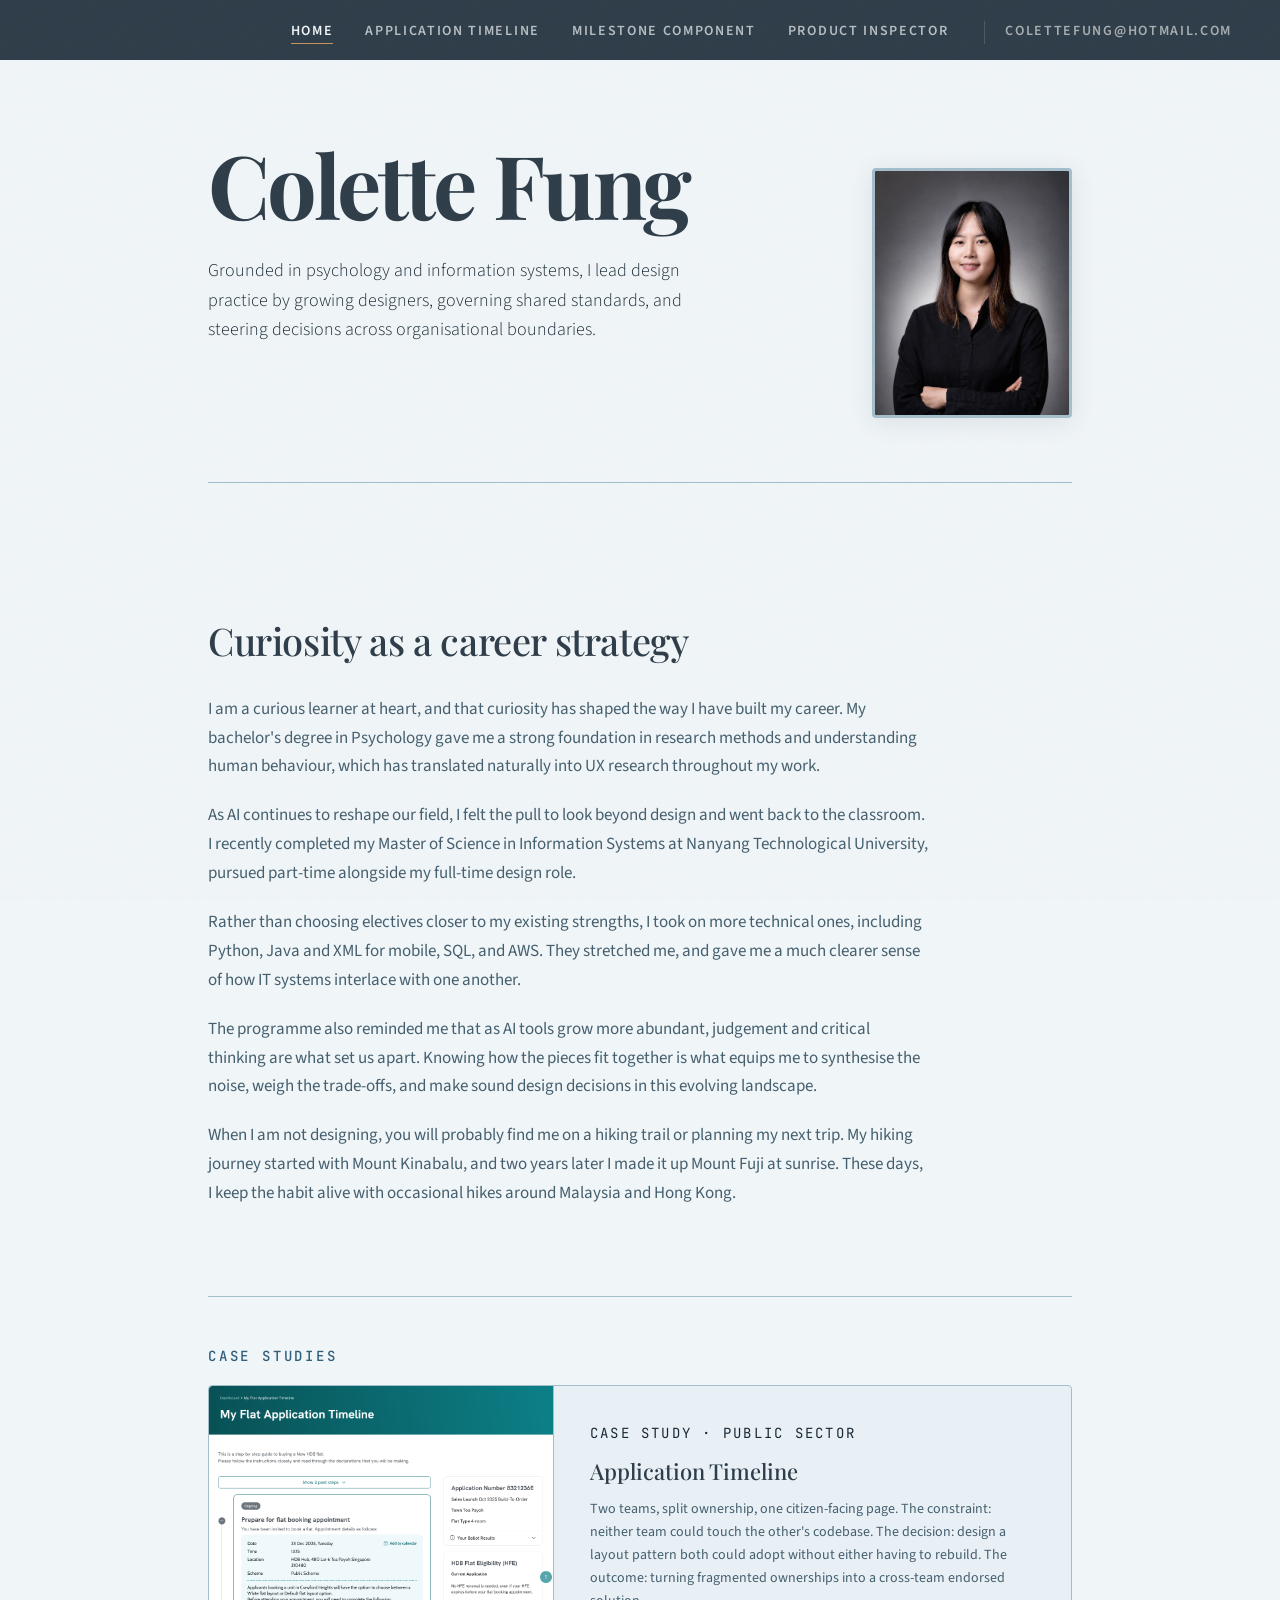
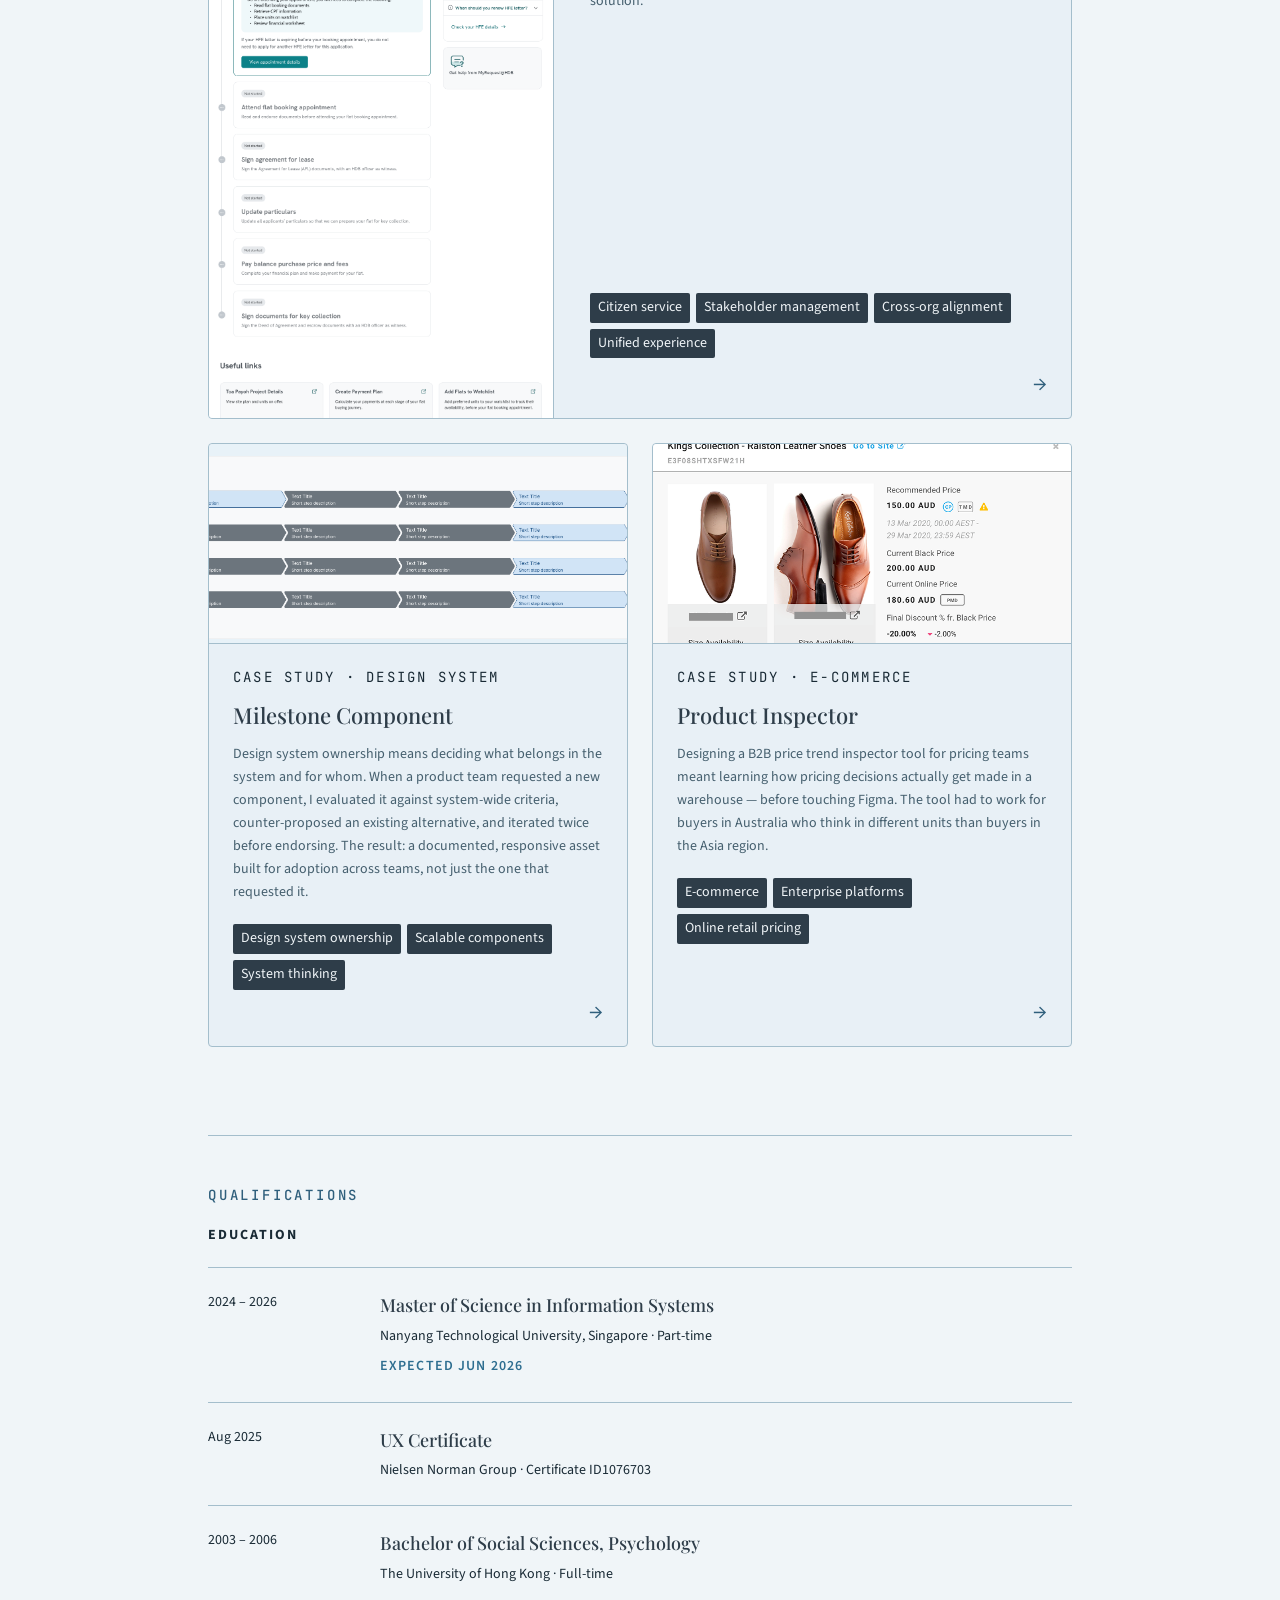
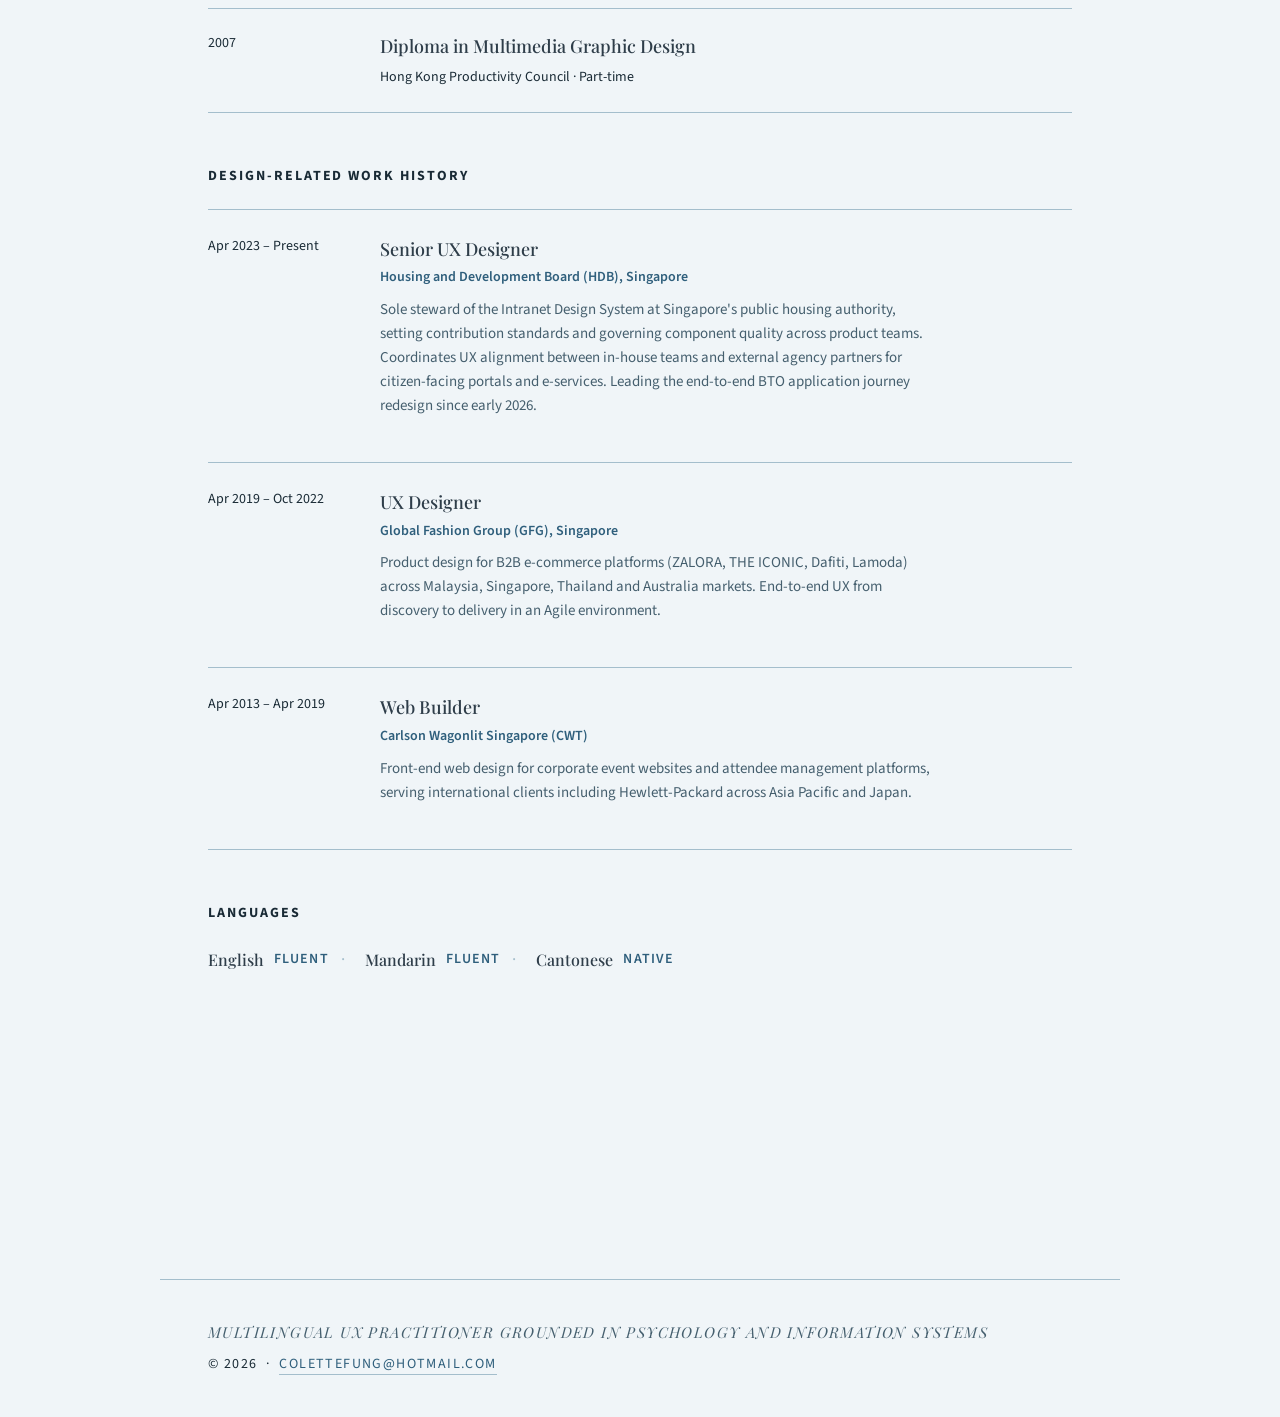
==== index.html @ b186beed "Add files via upload" ====
<!DOCTYPE html>
<html lang="en">
<head>
  <meta charset="UTF-8" />
  <meta name="viewport" content="width=device-width, initial-scale=1.0" />
  <meta name="robots" content="noindex, nofollow">
  <title>Colette Fung - multilingual UX practitioner based in Singapore</title>
  <meta name="description" content="Portfolio of Colette Fung" />
  <link rel="preconnect" href="https://fonts.googleapis.com">
  <link rel="preconnect" href="https://fonts.gstatic.com" crossorigin>
  <link href="https://fonts.googleapis.com/css2?family=Playfair+Display:ital,wght@0,400;0,500;0,700;1,400&family=Source+Sans+3:wght@300;400;600;700&family=JetBrains+Mono:wght@400;500&display=swap" rel="stylesheet">
  <link rel="stylesheet" href="styles.css">
</head>
<body>

  <!-- Fixed navigation -->
  <nav class="portfolio-nav" aria-label="Main navigation">
    <button class="nav-toggle" type="button" aria-controls="nav-menu" aria-expanded="false" aria-label="Toggle menu">
      <span class="nav-toggle-bar"></span>
      <span class="nav-toggle-bar"></span>
      <span class="nav-toggle-bar"></span>
    </button>
    <ul class="nav-links" id="nav-menu">
      <li><a href="index-preview.html" class="active">Home</a></li>
      <li><a href="casestudy/HDB-timeline/timeline-case-study.html">Application Timeline</a></li>
      <li><a href="casestudy/DesignSystem-Milestone/milestone-component-case-study.html">Milestone Component</a></li>
      <li><a href="casestudy/GFG-productInspector/product-inspector-case-study.html">Product Inspector</a></li>
      <li><a href="mailto:colettefung@hotmail.com" class="nav-email">colettefung@hotmail.com</a></li>
    </ul>
  </nav>

  <main>

    <!-- HERO
         Changes vs. original:
         · h1 is now much larger and flush-left (CSS handles scale)
         · Portrait offset downward via CSS margin-top to create visual tension
         · Subtitle rewritten: personal moment opener instead of career summary
         · Removed hero-tagline (subtitle carries the full intro now)
    -->
    <section class="hero">
      <div class="hero-text">
        <h1>Colette Fung</h1>
        <p class="hero-subtitle">Grounded in psychology and information systems, I lead design practice by growing designers, governing shared standards, and steering decisions across organisational boundaries.</p>
      </div>
      <img src="portrait.png" alt="Colette Fung" class="portrait-img">
    </section>

    <!-- ABOUT ME — unchanged copy, same section -->
    <section class="section" id="about">
      <h2>Curiosity as a career strategy</h2>
      <div class="about-prose">
        <p>I am a curious learner at heart, and that curiosity has shaped the way I have built my career. My bachelor's degree in Psychology gave me a strong foundation in research methods and understanding human behaviour, which has translated naturally into UX research throughout my work.</p>
        <p>As AI continues to reshape our field, I felt the pull to look beyond design and went back to the classroom. I recently completed my Master of Science in Information Systems at Nanyang Technological University, pursued part-time alongside my full-time design role.</p>
        <p>Rather than choosing electives closer to my existing strengths, I took on more technical ones, including Python, Java and XML for mobile, SQL, and AWS. They stretched me, and gave me a much clearer sense of how IT systems interlace with one another.</p>
        <p>The programme also reminded me that as AI tools grow more abundant, judgement and critical thinking are what set us apart. Knowing how the pieces fit together is what equips me to synthesise the noise, weigh the trade-offs, and make sound design decisions in this evolving landscape.</p>
        <p>When I am not designing, you will probably find me on a hiking trail or planning my next trip. My hiking journey started with Mount Kinabalu, and two years later I made it up Mount Fuji at sunrise. These days, I keep the habit alive with occasional hikes around Malaysia and Hong Kong.</p>
      </div>
    </section>

    <!-- CASE STUDIES
         Changes vs. original:
         · Grid is now 2-column (was 3-column)
         · First card gets class cs-card--featured and a cs-card-content wrapper
           so it can display as a full-width horizontal card (image left, content right)
         · Cards 2 & 3 are unchanged structurally but benefit from the 2-col layout
    -->
    <section class="section" id="work">
      <p class="section-label">Case Studies</p>
      <div class="cs-grid">

        <!-- CARD 1: Featured — full-width horizontal layout -->
        <a href="casestudy/HDB-timeline/timeline-case-study.html" class="cs-card cs-card--featured">
          <div class="cs-card-thumb">
            <img src="casestudy/HDB-timeline/final-design-desktop.png" alt="Application Timeline final design" style="object-position: center 18%;">
          </div>
          <div class="cs-card-content">
            <div class="cs-card-eyebrow">Case Study &middot; Public Sector</div>
            <div class="cs-card-title">Application Timeline</div>
            <p class="cs-card-desc">Two teams, split ownership, one citizen-facing page. The constraint: neither team could touch the other's codebase. The decision: design a layout pattern both could adopt without either having to rebuild. The outcome: turning fragmented ownerships into a cross-team endorsed solution.</p>
            <div class="cs-tags">
              <span class="cs-tag">Citizen service</span>
              <span class="cs-tag">Stakeholder management</span>
              <span class="cs-tag">Cross-org alignment</span>
              <span class="cs-tag">Unified experience</span>
            </div>
            <div class="cs-card-arrow">&rarr;</div>
          </div>
        </a>

        <!-- CARD 2 -->
        <a href="casestudy/DesignSystem-Milestone/milestone-component-case-study.html" class="cs-card">
          <div class="cs-card-thumb">
            <img src="casestudy/DesignSystem-Milestone/images/final_component_scroller.png" alt="Milestone Component final design" style="object-position: center 12%;">
          </div>
          <div class="cs-card-eyebrow">Case Study &middot; Design System</div>
          <div class="cs-card-title">Milestone Component</div>
          <p class="cs-card-desc">Design system ownership means deciding what belongs in the system and for whom. When a product team requested a new component, I evaluated it against system-wide criteria, counter-proposed an existing alternative, and iterated twice before endorsing. The result: a documented, responsive asset built for adoption across teams, not just the one that requested it.</p>
          <div class="cs-tags">
            <span class="cs-tag">Design system ownership</span>
            <span class="cs-tag">Scalable components</span>
            <span class="cs-tag">System thinking</span>
          </div>
          <div class="cs-card-arrow">&rarr;</div>
        </a>

        <!-- CARD 3 -->
        <a href="casestudy/GFG-productInspector/product-inspector-case-study.html" class="cs-card">
          <div class="cs-card-thumb">
            <img src="casestudy/GFG-productInspector/images/final_design.png" alt="Product Inspector final design" style="object-position: center 10%;">
          </div>
          <div class="cs-card-eyebrow">Case Study &middot; E-commerce</div>
          <div class="cs-card-title">Product Inspector</div>
          <p class="cs-card-desc">Designing a B2B price trend inspector tool for pricing teams meant learning how pricing decisions actually get made in a warehouse — before touching Figma. The tool had to work for buyers in Australia who think in different units than buyers in the Asia region.</p>
          <div class="cs-tags">
            <span class="cs-tag">E-commerce</span>
            <span class="cs-tag">Enterprise platforms</span>
            <span class="cs-tag">Online retail pricing</span>
          </div>
          <div class="cs-card-arrow">&rarr;</div>
        </a>

      </div>
    </section>

    <!-- QUALIFICATIONS — unchanged -->
    <section class="section" id="qualifications">
      <p class="section-label">Qualifications</p>

      <div class="qual-block">
        <p class="qual-block-title">Education</p>
        <ul class="edu-list">
          <li class="edu-item">
            <span class="edu-year">2024 – 2026</span>
            <div class="edu-body">
              <div class="edu-degree">Master of Science in Information Systems</div>
              <div class="edu-inst">Nanyang Technological University, Singapore &middot; Part-time</div>
              <span class="edu-note">Expected Jun 2026</span>
            </div>
          </li>
          <li class="edu-item">
            <span class="edu-year">Aug 2025</span>
            <div class="edu-body">
              <div class="edu-degree">UX Certificate</div>
              <div class="edu-inst">Nielsen Norman Group &middot; Certificate ID1076703</div>
            </div>
          </li>
          <li class="edu-item">
            <span class="edu-year">2003 – 2006</span>
            <div class="edu-body">
              <div class="edu-degree">Bachelor of Social Sciences, Psychology</div>
              <div class="edu-inst">The University of Hong Kong &middot; Full-time</div>
            </div>
          </li>
          <li class="edu-item">
            <span class="edu-year">2007</span>
            <div class="edu-body">
              <div class="edu-degree">Diploma in Multimedia Graphic Design</div>
              <div class="edu-inst">Hong Kong Productivity Council &middot; Part-time</div>
            </div>
          </li>
        </ul>
      </div>

      <div class="qual-block">
        <p class="qual-block-title">Design-related Work History</p>
        <ul class="work-list">
          <li class="work-item">
            <span class="work-period">Apr 2023 – Present</span>
            <div class="work-body">
              <div class="work-title">Senior UX Designer</div>
              <div class="work-company">Housing and Development Board (HDB), Singapore</div>
              <p class="work-desc">Sole steward of the Intranet Design System at Singapore's public housing authority, setting contribution standards and governing component quality across product teams. Coordinates UX alignment between in-house teams and external agency partners for citizen-facing portals and e-services. Leading the end-to-end BTO application journey redesign since early 2026.</p>
            </div>
          </li>
          <li class="work-item">
            <span class="work-period">Apr 2019 – Oct 2022</span>
            <div class="work-body">
              <div class="work-title">UX Designer</div>
              <div class="work-company">Global Fashion Group (GFG), Singapore</div>
              <p class="work-desc">Product design for B2B e-commerce platforms (ZALORA, THE ICONIC, Dafiti, Lamoda) across Malaysia, Singapore, Thailand and Australia markets. End-to-end UX from discovery to delivery in an Agile environment.</p>
            </div>
          </li>
          <li class="work-item">
            <span class="work-period">Apr 2013 – Apr 2019</span>
            <div class="work-body">
              <div class="work-title">Web Builder</div>
              <div class="work-company">Carlson Wagonlit Singapore (CWT)</div>
              <p class="work-desc">Front-end web design for corporate event websites and attendee management platforms, serving international clients including Hewlett-Packard across Asia Pacific and Japan.</p>
            </div>
          </li>
        </ul>
      </div>

      <div class="qual-block">
        <p class="qual-block-title">Languages</p>
        <ul class="lang-list">
          <li class="lang-pill">
            <span class="lang-name">English</span>
            <span class="lang-level">Fluent</span>
          </li>
          <li class="lang-pill">
            <span class="lang-name">Mandarin</span>
            <span class="lang-level">Fluent</span>
          </li>
          <li class="lang-pill">
            <span class="lang-name">Cantonese</span>
            <span class="lang-level">Native</span>
          </li>
        </ul>
      </div>

    </section>

  </main>

  <!-- FOOTER -->
  <footer class="site-footer">
    <span class="site-footer-signoff">Multilingual UX Practitioner grounded in Psychology and Information Systems</span>
    <span class="site-footer-copy">&copy; <span id="yr"></span> &nbsp;&middot;&nbsp; <a href="mailto:colettefung@hotmail.com">colettefung@hotmail.com</a></span>
  </footer>

  <script>document.getElementById('yr').textContent = new Date().getFullYear();</script>
  <script>
    (function () {
      var nav = document.querySelector('.portfolio-nav');
      var btn = nav && nav.querySelector('.nav-toggle');
      if (!nav || !btn) return;
      btn.addEventListener('click', function () {
        var open = nav.classList.toggle('is-open');
        btn.setAttribute('aria-expanded', open ? 'true' : 'false');
      });
      document.addEventListener('keydown', function (e) {
        if (e.key === 'Escape' && nav.classList.contains('is-open')) {
          nav.classList.remove('is-open');
          btn.setAttribute('aria-expanded', 'false');
          btn.focus();
        }
      });
    })();
  </script>
</body>
</html>
---- styles.css ----
/* ============================================================
   styles-preview.css — PREVIEW FORK
   Applying consolidated recommendations:
   · Hero: bigger h1, flush-left, portrait offset (asymmetric)
   · Cards: 2-col grid, first card full-width horizontal layout
   · Nav: slide-in underline hover animation
   · Grain texture overlay on body
   · Footer personal sign-off (handled in HTML)
   Everything else unchanged from styles.css
   ============================================================ */


/* ============================================================
   1. GOOGLE FONTS
   ============================================================ */
@import url('https://fonts.googleapis.com/css2?family=Playfair+Display:ital,wght@0,300;0,400;0,500;0,700;1,300;1,400&family=Source+Sans+3:wght@300;400;600;700&family=JetBrains+Mono:wght@400;500&display=swap');


/* ============================================================
   2. CSS CUSTOM PROPERTIES
   Palette test: #EAEFEF / #C5CDD2 / #2E3D49 / #FFA552
   ============================================================ */
:root {
  --ink:         #2E3D49;   /* primary text               9.6:1 on bg */
  --ink-soft:    #455f6e;   /* secondary text (body/desc) 5.8:1 on bg */
  --ink-muted:   #5e7e94;   /* meta labels, small-caps — cooler blue    */
  --paper:       #f0f5f8;   /* page background — misty sky */
  --paper-warm:  #e8f0f6;   /* card & section surfaces — pale flower blue */
  --accent:      #c4935a;   /* primary accent — warm wheat/reed */
  --accent-soft: #b4cfe0;   /* tag/pill backgrounds — pale nemophila */
  --rule:        #a4becc;   /* borders & dividers — blue-tinted */
  --highlight:   #e8f2f8;   /* faint hover surface — misty sky */
  --teal:        #2e6e90;   /* distinction badge — deep mountain blue */
  --accent-text: #2f5f7c;   /* accent text on light bg    5.9:1 on bg */
  --sidenote-bg: #2E3D49;   /* sidenote bubble — navy ink */

  --navy:        var(--ink);
  --white:       var(--paper);
  --blue:        var(--accent);
  --blue-light:  var(--accent-soft);
  --blue-faint:  var(--highlight);
  --gray:        #192a35;
  --gray-dark:   var(--ink-soft);
  --border:      var(--rule);

  --nav-h: 60px;
}


/* ============================================================
   3. RESET & BASE
   ============================================================ */
*, *::before, *::after { box-sizing: border-box; margin: 0; padding: 0; }
html { scroll-behavior: smooth; }

body {
  background: var(--paper);
  color: var(--ink);
  font-family: 'Source Sans 3', sans-serif;
  font-size: 17px;
  line-height: 1.7;
  font-weight: 400;
  -webkit-font-smoothing: antialiased;
  text-rendering: optimizeLegibility;
}

/* Subtle grain texture overlay */
body::before {
  content: '';
  position: fixed;
  inset: 0;
  pointer-events: none;
  z-index: 9999;
  opacity: 0.028;
  background-image: url("data:image/svg+xml,%3Csvg viewBox='0 0 256 256' xmlns='http://www.w3.org/2000/svg'%3E%3Cfilter id='noise'%3E%3CfeTurbulence type='fractalNoise' baseFrequency='0.9' numOctaves='4' stitchTiles='stitch'/%3E%3C/filter%3E%3Crect width='100%25' height='100%25' filter='url(%23noise)'/%3E%3C/svg%3E");
  background-repeat: repeat;
  background-size: 128px 128px;
}


/* ============================================================
   4. NAVIGATION
   ============================================================ */
.portfolio-nav {
  position: fixed;
  top: 0; left: 0; right: 0;
  height: var(--nav-h);
  background: var(--ink);          /* #2E3D49 — dark nav on light page */
  display: flex;
  align-items: center;
  justify-content: flex-end;
  padding: 0 48px;
  z-index: 500;
  box-shadow: 0 1px 0 rgba(255,255,255,0.07);
}

.nav-links {
  display: flex;
  gap: 32px;
  list-style: none;
  align-items: center;
  margin: 0; padding: 0;
}

/* Nav: small-caps with slide-in underline on hover */
.nav-links a {
  position: relative;
  font-family: 'Source Sans 3', sans-serif;
  font-size: 14px;
  font-weight: 600;
  color: rgba(248,250,252,0.68);
  text-decoration: none;
  letter-spacing: 0.12em;
  text-transform: uppercase;
  transition: color 0.2s;
  white-space: nowrap;
  padding-bottom: 3px;
}

/* Slide-in underline — grows from left */
.nav-links a::after {
  content: '';
  position: absolute;
  bottom: 0;
  left: 0;
  width: 0;
  height: 1px;
  background: var(--accent);
  transition: width 0.25s ease;
}

.nav-links a:hover { color: var(--paper); }
.nav-links a:hover::after { width: 100%; }

.nav-links a.active {
  color: var(--paper);
}
.nav-links a.active::after {
  width: 100%;
}

.nav-email {
  color: rgba(250,248,245,0.60) !important;
  font-size: 14px !important;
  border-left: 1px solid rgba(255,255,255,0.15);
  padding-left: 20px !important;
  margin-left: 4px;
}

.nav-email:hover { color: var(--paper) !important; }

/* Hamburger toggle */
.nav-toggle {
  display: none;
  flex-direction: column;
  align-items: center;
  justify-content: center;
  background: none;
  border: 0;
  padding: 10px;
  margin-right: -10px;
  cursor: pointer;
  color: inherit;
}

.nav-toggle:focus-visible {
  outline: 2px solid var(--accent);
  outline-offset: 2px;
}

.nav-toggle-bar {
  display: block;
  width: 22px;
  height: 2px;
  background: rgba(248,250,252,0.78);
  border-radius: 1px;
  transition: transform 0.2s ease, opacity 0.2s ease;
}

.nav-toggle-bar + .nav-toggle-bar { margin-top: 5px; }

.portfolio-nav.is-open .nav-toggle-bar:nth-child(1) {
  transform: translateY(7px) rotate(45deg);
}
.portfolio-nav.is-open .nav-toggle-bar:nth-child(2) {
  opacity: 0;
}
.portfolio-nav.is-open .nav-toggle-bar:nth-child(3) {
  transform: translateY(-7px) rotate(-45deg);
}

@media (max-width: 768px) {
  .portfolio-nav { padding: 0 20px; justify-content: flex-end; }
  .nav-toggle { display: inline-flex; }

  .nav-links {
    display: none;
    position: absolute;
    top: 100%;
    left: 0; right: 0;
    flex-direction: column;
    align-items: stretch;
    gap: 0;
    background: var(--ink);        /* matches nav bar */
    padding: 4px 20px 12px;
    border-top: 1px solid rgba(255,255,255,0.07);
    box-shadow: 0 4px 16px rgba(0,0,0,0.18);
  }

  .portfolio-nav.is-open .nav-links { display: flex; }
  .nav-links li { width: 100%; }

  .nav-links a {
    display: block;
    padding: 14px 0;
    font-size: 14px;
    border-bottom: 1px solid rgba(255,255,255,0.06);
  }

  .nav-links a::after { display: none; }

  .nav-links li:last-child a { border-bottom: none; }

  .nav-links a.active {
    color: var(--paper);
    border-bottom: 1px solid rgba(255,255,255,0.06);
    padding-bottom: 14px;
    padding-left: 10px;
    box-shadow: inset 2px 0 0 var(--accent);
  }

  .nav-email {
    border-left: none !important;
    padding-left: 0 !important;
    margin-left: 0;
    font-size: 14px !important;
  }
}


/* ============================================================
   5. INDEX PAGE
   ============================================================ */

/* --- 5a. Layout --- */
main {
  padding-top: var(--nav-h);
  max-width: 960px;
  margin: 0 auto;
  padding-left: 48px;
  padding-right: 48px;
  padding-bottom: 120px;
}

@media (max-width: 600px) {
  main { padding-left: 24px; padding-right: 24px; }
}


/* --- 5b. Hero — CHANGED ---
   · Bigger name, flush-left
   · align-items: flex-start so portrait top-aligns with the name
   · Portrait is taller + nudged down to create visual tension
   · More vertical breathing room
   ---------------------------------------------------------- */
.hero {
  display: flex;
  align-items: flex-start;
  gap: 56px;
  padding: 80px 0 64px;
  border-bottom: 1px solid var(--border);
}

.hero-text { flex: 1; min-width: 0; }

.portrait-img {
  width: 200px;
  height: 250px;           /* taller than square — portrait proportion */
  border-radius: 4px;
  object-fit: cover;
  object-position: center top;
  display: block;
  flex-shrink: 0;
  border: 3px solid var(--border);
  box-shadow: 0 4px 24px rgba(30,45,61,0.10);
  margin-top: 28px;        /* offset downward — creates tension with the headline */
}

@media (max-width: 640px) {
  .hero { flex-direction: column-reverse; gap: 28px; align-items: flex-start; padding: 48px 0 48px; }
  .portrait-img { width: 88px; height: 110px; margin-top: 0; }
}

.hero-eyebrow {
  font-family: 'Source Sans 3', sans-serif;
  font-size: 14px;
  font-weight: 600;
  letter-spacing: 0.12em;
  text-transform: uppercase;
  color: var(--accent-text);
  margin-bottom: 20px;
}

/* Bigger, bolder name — the biggest change in the hero */
.hero h1 {
  font-family: 'Playfair Display', serif;
  font-weight: 700;
  font-size: clamp(52px, 8vw, 88px);   /* was clamp(40px, 6vw, 68px) */
  line-height: 1.0;
  letter-spacing: -0.03em;
  color: var(--navy);
  margin-bottom: 28px;
}

.hero-subtitle {
  font-family: 'Source Sans 3', sans-serif;
  font-size: 18px;
  font-weight: 300;
  color: var(--gray);
  margin-bottom: 0;
  max-width: 520px;
  line-height: 1.65;
}

.hero-tagline {
  font-family: 'Playfair Display', serif;
  font-style: italic;
  font-size: 22px;
  line-height: 1.5;
  color: var(--gray-dark);
  max-width: 680px;
  padding-left: 20px;
  border-left: 3px solid var(--blue);
}


/* --- 5c. Sections --- */
.section { padding: 48px 0 0; }
.section + .section { border-top: 1px solid var(--border); }

.section-label {
  font-family: 'Source Sans 3', sans-serif;
  font-size: 14px;
  font-weight: 700;
  letter-spacing: 0.16em;
  text-transform: uppercase;
  color: var(--accent-text);
  margin-bottom: 14px;
}

.section h2 {
  font-family: 'Playfair Display', serif;
  font-weight: 500;
  font-size: clamp(28px, 4vw, 38px);
  line-height: 1.15;
  letter-spacing: -0.01em;
  color: var(--navy);
  margin-bottom: 32px;
}


/* --- 5d. Case study cards — CHANGED ---
   · 2-column grid (was 3)
   · First card spans full width with horizontal layout (image left, content right)
   · Other cards unchanged but get a bit more height on their thumb
   ---------------------------------------------------------- */
.cs-grid {
  display: grid;
  grid-template-columns: repeat(2, 1fr);
  gap: 24px;
  margin-top: 8px;
}

/* Base card styles (unchanged) */
.cs-card {
  display: flex;
  flex-direction: column;
  border: 1px solid var(--border);
  border-radius: 4px;
  padding: 28px 24px 52px;  /* extra bottom padding for the absolute arrow */
  background: var(--paper-warm);   /* elevated surface over page bg */
  text-decoration: none;
  position: relative;
  transition: border-color 0.2s, box-shadow 0.2s;
}

.cs-card:hover {
  border-color: var(--blue);
  box-shadow: 0 4px 20px rgba(196,147,90,0.16);   /* wheat glow */
}

/* Standard thumb (cards 2 & 3) */
.cs-card-thumb {
  width: calc(100% + 48px);
  margin: -28px -24px 22px;
  height: 200px;            /* slightly taller than before (was 180px) */
  overflow: hidden;
  border-radius: 4px 4px 0 0;
  border-bottom: 1px solid var(--border);
  background: var(--blue-faint);
}

.cs-card-thumb img {
  width: 100%;
  height: 100%;
  object-fit: cover;
  display: block;
  transform: scale(1.04);
  transform-origin: center top;
  transition: transform 0.4s ease;
}

.cs-card:hover .cs-card-thumb img { transform: scale(1.08); }

/* --- Featured card (first card) ---
   Full-width horizontal: image left, content right
   Image bleeds to the card edge with no padding
   ---------------------------------------------------------- */
.cs-card--featured {
  grid-column: 1 / -1;
  display: grid;
  grid-template-columns: 2fr 3fr;
  padding: 0;
  min-height: 300px;
  align-items: stretch;
}

.cs-card--featured .cs-card-thumb {
  width: 100%;
  height: 100%;
  min-height: 280px;
  margin: 0;
  border-radius: 4px 0 0 4px;
  border-bottom: none;
  border-right: 1px solid var(--border);
}

.cs-card--featured .cs-card-thumb img {
  width: 100%;
  height: 100%;
  object-fit: cover;
  transform: scale(1.04);
  transform-origin: center 18%;
  transition: transform 0.4s ease;
}

.cs-card--featured:hover .cs-card-thumb img { transform: scale(1.08); }

/* Content wrapper for the right-side content */
.cs-card-content {
  padding: 36px 36px 56px;  /* extra bottom padding for the absolute arrow */
  display: flex;
  flex-direction: column;
  position: relative;
}

.cs-card--featured .cs-card-desc {
  flex: 1;
}

@media (max-width: 820px) {
  .cs-grid { grid-template-columns: 1fr; gap: 16px; }

  .cs-card--featured {
    grid-template-columns: 1fr;
    min-height: unset;
  }

  .cs-card--featured .cs-card-thumb {
    height: 220px;
    border-radius: 4px 4px 0 0;
    border-right: none;
    border-bottom: 1px solid var(--border);
  }

  .cs-card--featured .cs-card-content {
    padding: 28px 24px 24px;
  }

  .cs-card-thumb { height: 160px; }
}

/* Shared card content elements */
.cs-card-eyebrow {
  font-family: 'JetBrains Mono', monospace;
  font-size: 14px;
  letter-spacing: 0.16em;
  text-transform: uppercase;
  color: var(--gray);
  margin-bottom: 12px;
}

.cs-card-title {
  font-family: 'Playfair Display', serif;
  font-weight: 500;
  font-size: 22px;          /* slightly larger than before (was 20px) */
  color: var(--navy);
  line-height: 1.2;
  margin-bottom: 14px;
}

.cs-card-desc {
  font-family: 'Source Sans 3', sans-serif;
  font-size: 14px;
  color: var(--gray-dark);
  line-height: 1.65;
  margin-bottom: 20px;
}

.cs-tags {
  display: flex;
  flex-wrap: wrap;
  gap: 6px;
  margin-bottom: 4px;
}

.cs-tag {
  font-family: 'Source Sans 3', sans-serif;
  font-size: 14px;
  color: #f0f5f8;
  background: var(--ink);
  border: none;
  border-radius: 2px;
  padding: 3px 8px;
  white-space: nowrap;
}

.cs-card-arrow {
  position: absolute;
  bottom: 24px;
  right: 24px;
  font-size: 22px;
  color: var(--accent-text);   /* deep lake blue #2f5f7c */
  line-height: 1;
  transition: transform 0.2s ease, color 0.2s;
}

.cs-card:hover .cs-card-arrow {
  transform: translate(4px, -4px);
  color: var(--teal);          /* brighter mountain blue #2e6e90 on hover */
}


/* --- 5e. About prose --- */
.about-prose p {
  font-size: 17px;
  color: var(--gray-dark);
  max-width: 720px;
  margin-bottom: 20px;
}
.about-prose p:last-child { margin-bottom: 0; }


/* --- 5f. Qualifications --- */
.qual-block { margin-bottom: 52px; }
.qual-block:last-child { margin-bottom: 0; }

.qual-block-title {
  font-family: 'Source Sans 3', sans-serif;
  font-size: 14px;
  font-weight: 700;
  letter-spacing: 0.14em;
  text-transform: uppercase;
  color: var(--gray);
  margin-bottom: 20px;
}

.edu-list { list-style: none; border-top: 1px solid var(--border); }

.edu-item {
  display: grid;
  grid-template-columns: 140px 1fr;
  gap: 0 32px;
  padding: 22px 0;
  border-bottom: 1px solid var(--border);
}

.edu-year {
  font-family: 'Source Sans 3', sans-serif;
  font-size: 14px;
  font-weight: 400;
  color: var(--gray);
  padding-top: 3px;
  line-height: 1.4;
}

.edu-degree {
  font-family: 'Playfair Display', serif;
  font-weight: 500;
  font-size: 18px;
  color: var(--navy);
  margin-bottom: 4px;
}

.edu-inst { font-size: 14px; color: var(--gray); }

.edu-note {
  display: inline-block;
  margin-top: 6px;
  font-size: 14px;
  font-weight: 600;
  letter-spacing: 0.08em;
  text-transform: uppercase;
  color: var(--teal);
}

.work-list { list-style: none; border-top: 1px solid var(--border); }

.work-item {
  display: grid;
  grid-template-columns: 140px 1fr;
  gap: 0 32px;
  padding: 24px 0;
  border-bottom: 1px solid var(--border);
}

.work-period {
  font-family: 'Source Sans 3', sans-serif;
  font-size: 14px;
  color: var(--gray);
  padding-top: 3px;
  line-height: 1.4;
}

.work-title {
  font-family: 'Playfair Display', serif;
  font-weight: 500;
  font-size: 18px;
  color: var(--navy);
  margin-bottom: 2px;
}

.work-company {
  font-size: 14px;
  font-weight: 600;
  color: var(--accent-text);
  margin-bottom: 8px;
}

.work-desc {
  font-size: 15px;
  color: var(--gray-dark);
  line-height: 1.6;
  max-width: 560px;
}

.lang-list {
  list-style: none;
  display: flex;
  flex-wrap: wrap;
  gap: 12px;
}

.lang-pill {
  display: flex;
  align-items: center;
  gap: 10px;
}

.lang-pill + .lang-pill::before {
  content: '·';
  color: var(--rule);
  margin-right: 10px;
}

.lang-name {
  font-family: 'Playfair Display', serif;
  font-size: 16px;
  font-weight: 500;
  color: var(--navy);
}

.lang-level {
  font-family: 'Source Sans 3', sans-serif;
  font-size: 14px;
  font-weight: 600;
  letter-spacing: 0.08em;
  text-transform: uppercase;
  color: var(--accent-text);
}


/* --- 5g. Site footer — CHANGED ---
   Personal sign-off replacing bare copyright line
   ---------------------------------------------------------- */
.site-footer {
  margin-top: 96px;
  padding: 40px 48px;
  border-top: 1px solid var(--border);
  font-family: 'Source Sans 3', sans-serif;
  font-size: 14px;
  color: var(--gray);
  max-width: 960px;
  margin-left: auto;
  margin-right: auto;
  display: flex;
  justify-content: space-between;
  align-items: baseline;
  flex-wrap: wrap;
  gap: 8px;
}

.site-footer-signoff {
  font-family: 'Playfair Display', serif;
  font-style: italic;
  font-size: 15px;
  color: var(--ink-soft);
}

.site-footer-copy {
  font-size: 14px;
  color: var(--gray);
}

.site-footer a {
  color: var(--accent-text);
  text-decoration: none;
  border-bottom: 1px solid var(--rule);
  transition: border-color 0.2s, color 0.2s;
}

.site-footer a:hover {
  color: var(--ink);
  border-color: var(--accent);
}

@media (max-width: 600px) {
  .edu-item, .work-item { grid-template-columns: 1fr; gap: 4px; }
  .edu-year, .work-period { padding-top: 0; }
  .site-footer { padding: 32px 24px; flex-direction: column; gap: 12px; }
}


/* ============================================================
   6. CASE STUDY PAGES — shared base (unchanged from styles.css)
   ============================================================ */

.container {
  max-width: 960px;
  margin: 0 auto;
  padding: 80px 32px 120px;
}

.meta {
  font-family: 'JetBrains Mono', monospace;
  font-size: 14px;
  letter-spacing: 0.15em;
  text-transform: uppercase;
  color: var(--ink-muted);
  margin-bottom: 32px;
  display: flex;
  gap: 24px;
  align-items: center;
}

.meta::before {
  content: "";
  display: inline-block;
  width: 32px;
  height: 1px;
  background: var(--ink-muted);
}

h1 {
  font-family: 'Playfair Display', serif;
  font-weight: 300;
  font-size: clamp(38px, 5.5vw, 64px);
  line-height: 1.05;
  letter-spacing: -0.02em;
  margin-bottom: 40px;
  color: var(--ink);
}

h1 em { font-style: italic; font-weight: 400; color: var(--accent); }

.summary {
  font-weight: 300;
  font-size: 22px;
  line-height: 1.55;
  color: var(--ink-soft);
  max-width: 760px;
  padding-left: 24px;
  border-left: 2px dotted var(--accent);
  margin-bottom: 96px;
}

section { margin-bottom: 88px; }

.section-label {
  font-family: 'JetBrains Mono', monospace;
  font-size: 14px;
  letter-spacing: 0.2em;
  text-transform: uppercase;
  color: var(--accent-text);
  margin-bottom: 16px;
  font-weight: 500;
}

.sep { color: var(--accent); font-size: 0.85em; margin: 0 0.5em; vertical-align: 0.08em; opacity: 0.85; }
.section-label .sep { margin: 0 0.35em; }

h2 {
  font-family: 'Playfair Display', serif;
  font-weight: 400;
  font-size: 32px;
  line-height: 1.2;
  letter-spacing: -0.01em;
  margin-bottom: 32px;
  color: var(--ink);
}

p { margin-bottom: 20px; color: var(--ink-soft); max-width: 760px; }
p strong { font-weight: 500; }

.info-grid {
  display: grid;
  grid-template-columns: 180px 1fr;
  gap: 32px 48px;
  padding: 32px 0;
  border-top: 1px solid var(--rule);
  border-bottom: 1px solid var(--rule);
}

.info-label {
  font-family: 'JetBrains Mono', monospace;
  font-size: 14px;
  letter-spacing: 0.15em;
  text-transform: uppercase;
  color: var(--ink-muted);
  padding-top: 4px;
}

.info-value { color: var(--ink); }

.stakeholder-list { list-style: none; }
.stakeholder-list li {
  padding: 10px 0;
  border-bottom: 1px dashed var(--rule);
  color: var(--ink-soft);
}
.stakeholder-list li:last-child { border-bottom: none; }
.stakeholder-list li::before { content: "→ "; color: var(--accent); font-weight: 500; }

.raci-table { width: 100%; border-collapse: collapse; margin-top: 32px; font-size: 16px; }

.raci-table thead th {
  text-align: left;
  padding: 14px 16px;
  font-family: 'JetBrains Mono', monospace;
  font-size: 14px;
  letter-spacing: 0.15em;
  text-transform: uppercase;
  color: var(--ink-muted);
  font-weight: 500;
  border-bottom: 1px solid var(--rule);
}

.raci-table thead th:first-child { width: 34%; }

.raci-table tbody td {
  padding: 20px 16px;
  vertical-align: top;
  border-bottom: 1px solid var(--rule);
  color: var(--ink-soft);
  line-height: 1.5;
}

.raci-table tbody td:first-child {
  font-family: 'Playfair Display', serif;
  font-weight: 500;
  font-size: 18px;
  color: var(--ink);
}

.raci-table tbody tr:last-child td { border-bottom: none; }
.raci-table tr.raci-owner td:first-child { color: var(--accent-text); }
.raci-table tr.raci-owner { background: var(--paper-warm); }

.raci-self {
  font-family: 'JetBrains Mono', monospace;
  font-size: 14px;
  letter-spacing: 0.1em;
  text-transform: uppercase;
  color: var(--accent-text);
  margin-left: 6px;
  font-weight: 500;
}

.approach-step {
  display: grid;
  grid-template-columns: 64px 1fr;
  gap: 24px;
  padding: 28px 0;
  border-bottom: 1px solid var(--rule);
}
.approach-step:last-child { border-bottom: none; }

.step-num {
  font-family: 'Playfair Display', serif;
  font-style: italic;
  font-weight: 300;
  font-size: 48px;
  line-height: 1;
  color: var(--accent);
}

.step-title {
  font-family: 'Playfair Display', serif;
  font-weight: 500;
  font-size: 20px;
  color: var(--ink);
  margin-bottom: 10px;
}

.step-body { color: var(--ink-soft); }
.step-body em { background: var(--accent-soft); font-style: normal; padding: 2px 6px; color: var(--ink); }

.criteria { display: grid; grid-template-columns: repeat(3, 1fr); gap: 16px; margin-top: 24px; }

.criterion { background: var(--paper-warm); padding: 24px; border-top: 3px solid var(--accent); }

.criterion-title {
  font-family: 'Playfair Display', serif;
  font-weight: 500;
  font-size: 18px;
  margin-bottom: 8px;
  color: var(--ink);
}

.criterion-desc { font-size: 14px; color: var(--ink-soft); line-height: 1.5; }

figure { margin: 28px 0 36px; }

figure img {
  display: block;
  width: 100%;
  height: auto;
  background: #ffffff;
  border: 1px solid var(--rule);
  padding: 16px;
}

figure.thumb { margin: 28px 0 36px; }

figure.thumb .thumb-wrap {
  position: relative;
  cursor: zoom-in;
  background: #ffffff;
  border: 1px solid var(--rule);
  padding: 16px;
  overflow: hidden;
  max-height: 360px;
  transition: border-color 0.2s ease;
}

figure.thumb .thumb-wrap:hover { border-color: var(--accent); }

figure.thumb .thumb-wrap img {
  display: block;
  width: 100%;
  height: auto;
  border: none;
  padding: 0;
  background: transparent;
}

figure.thumb .thumb-wrap::after {
  content: "";
  position: absolute;
  left: 0; right: 0; bottom: 0;
  height: 80px;
  background: linear-gradient(to bottom, rgba(240,244,244,0), rgba(240,244,244,0.95)); /* fade to --paper-warm */
  pointer-events: none;
}

figure.thumb .expand-hint {
  position: absolute;
  bottom: 12px; right: 12px;
  background: var(--ink);
  color: var(--paper);
  font-family: 'JetBrains Mono', monospace;
  font-size: 14px;
  letter-spacing: 0.15em;
  text-transform: uppercase;
  padding: 6px 10px;
  border-radius: 2px;
  pointer-events: none;
  z-index: 2;
}

figure.thumb .expand-hint::before { content: "⤢  "; font-family: sans-serif; letter-spacing: 0; }

.lightbox {
  position: fixed;
  inset: 0;
  background: rgba(30,45,61,0.96);
  z-index: 1000;
  display: none;
  align-items: center;
  justify-content: center;
  padding: 40px;
  cursor: zoom-out;
}
.lightbox.active { display: flex; }
.lightbox-inner { position: relative; max-width: 100%; max-height: 100%; overflow: auto; cursor: default; }
.lightbox img { display: block; max-width: 100%; height: auto; background: #ffffff; padding: 24px; }

.lightbox-close {
  position: fixed;
  top: 24px; right: 24px;
  background: var(--paper);
  border: none;
  color: var(--ink);
  font-family: 'JetBrains Mono', monospace;
  font-size: 14px;
  letter-spacing: 0.15em;
  text-transform: uppercase;
  padding: 10px 16px;
  cursor: pointer;
  z-index: 1001;
  transition: background 0.2s ease, color 0.2s ease;
}
.lightbox-close:hover { background: var(--accent); color: var(--paper); }
body.lightbox-open { overflow: hidden; }

figcaption {
  font-family: 'Source Sans 3', sans-serif;
  font-size: 14px;
  color: var(--ink-soft);
  margin-top: 12px;
  padding-left: 12px;
  border-left: 2px solid var(--accent);
  line-height: 1.5;
  max-width: 760px;
}

figcaption strong {
  color: var(--ink);
  font-weight: 500;
  font-family: 'JetBrains Mono', monospace;
  font-size: 14px;
  letter-spacing: 0.1em;
  text-transform: uppercase;
  display: inline-block;
  margin-right: 6px;
}

.figure-pair {
  display: grid;
  grid-template-columns: 2fr 1fr;
  gap: 16px;
  margin: 28px 0 36px;
  align-items: start;
}
.figure-pair figure { margin: 0; }
.figure-full { margin: 36px 0; }

.drawbacks {
  background: var(--paper-warm);
  padding: 28px 32px;
  border-left: 3px solid var(--accent);
  margin-bottom: 32px;
}

.drawbacks-label {
  font-family: 'JetBrains Mono', monospace;
  font-size: 14px;
  letter-spacing: 0.15em;
  text-transform: uppercase;
  color: var(--ink-muted);
  margin-bottom: 12px;
}

.drawbacks ol { padding-left: 20px; color: var(--ink); }
.drawbacks ol li { padding: 6px 0; }

.decision-block { margin: 48px 0; }

.decision-block h3 {
  font-family: 'Playfair Display', serif;
  font-weight: 500;
  font-size: 22px;
  color: var(--ink);
  margin-bottom: 16px;
  display: flex;
  align-items: baseline;
  gap: 14px;
}

.decision-block h3::before {
  content: attr(data-marker);
  font-family: 'JetBrains Mono', monospace;
  font-size: 14px;
  letter-spacing: 0.15em;
  color: var(--accent-text);
  font-weight: 500;
}

.pivot-callout {
  background: var(--ink);
  color: var(--paper);
  padding: 32px;
  margin: 48px 0;
}

.pivot-callout .pivot-label {
  font-family: 'JetBrains Mono', monospace;
  font-size: 14px;
  letter-spacing: 0.2em;
  text-transform: uppercase;
  color: var(--accent-soft);   /* light gray on dark callout bg */
  margin-bottom: 12px;
}

.pivot-callout h3 {
  font-family: 'Playfair Display', serif;
  font-weight: 400;
  font-size: 26px;
  line-height: 1.3;
  margin-bottom: 16px;
  color: var(--paper);
}

.pivot-callout p { color: var(--paper-warm); max-width: none; margin-bottom: 0; }

.comparison-table { width: 100%; border-collapse: collapse; margin-top: 32px; font-size: 15px; }

.comparison-table thead th {
  text-align: left;
  padding: 16px 14px;
  font-family: 'JetBrains Mono', monospace;
  font-size: 14px;
  letter-spacing: 0.15em;
  text-transform: uppercase;
  color: var(--ink);
  font-weight: 500;
  border-bottom: 2px solid var(--ink);
  background: var(--paper-warm);
}

.comparison-table thead th:last-child { background: var(--ink); color: var(--paper); }

.comparison-table tbody td {
  padding: 18px 14px;
  vertical-align: top;
  border-bottom: 1px solid var(--rule);
  color: var(--ink-soft);
  line-height: 1.5;
}

.comparison-table tbody td:first-child {
  font-family: 'Playfair Display', serif;
  font-weight: 500;
  color: var(--ink);
  width: 19%;
}

.comparison-table tbody td:last-child {
  background: rgba(196,147,90,0.07);   /* wheat tint */
  color: var(--ink);
  font-weight: 500;
  border-left: 2px solid var(--accent);
}

.evidence-block { margin-top: 48px; }
.evidence-block h3 {
  font-family: 'Playfair Display', serif;
  font-weight: 500;
  font-size: 20px;
  color: var(--ink);
  margin-bottom: 8px;
}
.evidence-block > p { margin-bottom: 24px; }

.disclaimer {
  font-family: 'Source Sans 3', sans-serif;
  font-style: italic;
  font-size: 14px;
  color: #6e6e6e;
  line-height: 1.7;
  padding: 20px 0;
  background: none;
  margin: 64px auto 0;
  max-width: 760px;
  text-align: center;
}

.disclaimer::before {
  content: '·';
  margin-right: 10px;
  color: #b0a89e;
}

.disclaimer::after {
  content: '·';
  margin-left: 10px;
  color: #b0a89e;
}

footer {
  margin-top: 120px;
  padding-top: 32px;
  border-top: 1px solid var(--rule);
  font-family: 'JetBrains Mono', monospace;
  font-size: 14px;
  letter-spacing: 0.1em;
  text-transform: uppercase;
  color: var(--ink-muted);
  display: flex;
  justify-content: space-between;
}

@media (max-width: 760px) {
  .container { padding: 48px 24px 80px; }
  .info-grid { grid-template-columns: 1fr; gap: 8px; }
  .info-label { padding-top: 16px; }
  .criteria { grid-template-columns: 1fr; }
  .approach-step { grid-template-columns: 48px 1fr; gap: 16px; }
  .step-num { font-size: 36px; }
  .figure-pair { grid-template-columns: 1fr; }

  .raci-table thead { display: none; }
  .raci-table tbody tr {
    display: block;
    border: 1px solid var(--rule);
    margin-bottom: 12px;
    padding: 8px;
  }
  .raci-table tbody tr.raci-owner { border-color: var(--accent); }
  .raci-table tbody td {
    display: block;
    border-bottom: none;
    padding: 8px;
    width: 100% !important;
  }
  .raci-table tbody td:first-child {
    font-size: 14px;
    font-family: 'JetBrains Mono', monospace;
    letter-spacing: 0.1em;
    text-transform: uppercase;
    color: var(--ink-muted);
    font-weight: 500;
    margin-bottom: 4px;
  }
  .raci-table tr.raci-owner td:first-child { color: var(--accent-text); }

  .comparison-table thead { display: none; }
  .comparison-table tbody tr {
    display: block;
    border: 1px solid var(--rule);
    margin-bottom: 16px;
    padding: 8px;
  }
  .comparison-table tbody td {
    display: block;
    border-bottom: 1px dashed var(--rule);
    padding: 10px 8px;
    width: 100% !important;
  }
  .comparison-table tbody td:last-child { border-bottom: none; }
  .comparison-table tbody td::before {
    content: attr(data-label);
    display: block;
    font-family: 'JetBrains Mono', monospace;
    font-size: 14px;
    letter-spacing: 0.15em;
    text-transform: uppercase;
    color: var(--ink-muted);
    margin-bottom: 4px;
  }
}


/* ============================================================
   7. TAB CAROUSEL — unchanged
   ============================================================ */
.tab-carousel { margin-top: 28px; }

.tab-carousel__tabs {
  display: flex;
  border-bottom: 1px solid var(--rule);
}

.tab-carousel__tab {
  font-family: 'JetBrains Mono', monospace;
  font-size: 14px;
  letter-spacing: 0.12em;
  text-transform: uppercase;
  font-weight: 500;
  color: var(--ink-muted);
  background: none;
  border: none;
  border-bottom: 2px solid transparent;
  padding: 10px 20px;
  margin-bottom: -1px;
  cursor: pointer;
  transition: color 0.15s, border-color 0.15s;
}

.tab-carousel__tab:hover { color: var(--ink); }

.tab-carousel__tab.is-active {
  color: var(--ink);
  border-bottom-color: var(--accent);
}

.tab-carousel__panel { display: none; }
.tab-carousel__panel.is-active { display: block; }

.tab-carousel__panel figure img {
  cursor: zoom-in;
  transition: opacity 0.15s;
}
.tab-carousel__panel figure img:hover { opacity: 0.92; }

.lightbox-nav {
  position: fixed;
  top: 50%;
  transform: translateY(-50%);
  background: var(--paper);
  border: none;
  color: var(--ink);
  font-family: 'JetBrains Mono', monospace;
  font-size: 14px;
  letter-spacing: 0.1em;
  text-transform: uppercase;
  padding: 12px 14px;
  cursor: pointer;
  z-index: 1002;
  transition: background 0.2s, color 0.2s;
  display: none;
}
.lightbox-nav:hover { background: var(--accent); color: var(--paper); }
.lightbox-nav.lightbox-prev { left: 24px; }
.lightbox-nav.lightbox-next { right: 24px; }
.lightbox.active .lightbox-nav { display: block; }
.lightbox-nav:disabled { opacity: 0.3; cursor: default; }
.lightbox-nav:disabled:hover { background: var(--paper); color: var(--ink); }


/* ============================================================
   8. HDB TIMELINE — unchanged
   ============================================================ */
.timeline-graphic {
  margin: 32px 0 24px;
  padding: 32px 24px;
  background: #ffffff;
  border: 1px solid var(--rule);
}

.timeline-graphic svg { display: block; width: 100%; height: auto; }

.timeline-graphic-caption {
  font-family: 'Source Sans 3', sans-serif;
  font-size: 14px;
  color: var(--ink-soft);
  margin-top: 16px;
  padding-left: 12px;
  border-left: 2px solid var(--accent);
  line-height: 1.5;
  max-width: 760px;
}

.timeline-graphic-caption strong {
  color: var(--ink);
  font-weight: 500;
  font-family: 'JetBrains Mono', monospace;
  font-size: 14px;
  letter-spacing: 0.1em;
  text-transform: uppercase;
  display: inline-block;
  margin-right: 6px;
}

.stakeholder-map { margin: 32px 0 48px; }
.stakeholder-complexity {
  font-family: 'Playfair Display', serif;
  font-style: italic;
  font-size: 18px;
  color: var(--ink-soft);
  max-width: 600px;
  margin-bottom: 28px;
}

.phase { margin-bottom: 48px; }

.phase-label {
  font-family: 'JetBrains Mono', monospace;
  font-size: 14px;
  letter-spacing: 0.18em;
  text-transform: uppercase;
  color: var(--accent);
  font-weight: 500;
  margin-bottom: 6px;
}

.phase-title {
  font-family: 'Playfair Display', serif;
  font-weight: 500;
  font-size: 22px;
  color: var(--ink);
  margin-bottom: 24px;
}

.phone-frame {
  position: relative;
  display: block;
  margin: 0 auto;
  max-width: 260px;
}

.phone-frame .phone-shell {
  position: relative;
  background: #d6d6d6;
  border-radius: 36px;
  padding: 14px 10px;
  box-shadow: 0 0 0 1.5px #bebebe, 0 8px 24px rgba(0,0,0,0.12);
}

.phone-frame .phone-notch {
  width: 60px;
  height: 8px;
  background: #d6d6d6;
  border-radius: 0 0 8px 8px;
  margin: 0 auto 8px;
  position: relative;
  z-index: 2;
}

.phone-frame .phone-screen {
  border-radius: 20px;
  overflow: hidden;
  background: #fff;
  position: relative;
  cursor: zoom-in;
}

.phone-frame .phone-screen img {
  display: block;
  width: 100%;
  height: auto;
  max-height: 420px;
  object-fit: cover;
  object-position: top;
}

.phone-frame .phone-screen .phone-fade {
  position: absolute;
  left: 0; right: 0; bottom: 0;
  height: 60px;
  background: linear-gradient(to bottom, rgba(255,255,255,0), rgba(255,255,255,0.92));
  pointer-events: none;
}

.phone-frame .phone-screen .expand-hint-phone {
  position: absolute;
  bottom: 10px; right: 10px;
  background: var(--ink);
  color: var(--paper);
  font-family: 'JetBrains Mono', monospace;
  font-size: 14px;
  letter-spacing: 0.12em;
  text-transform: uppercase;
  padding: 4px 7px;
  border-radius: 2px;
  pointer-events: none;
  z-index: 2;
}

.phone-frame .phone-home {
  width: 36px;
  height: 4px;
  background: #bebebe;
  border-radius: 2px;
  margin: 8px auto 0;
}

.phone-frame figcaption {
  margin-top: 8px;
  padding-left: 8px;
  border-left: 2px solid var(--accent);
  font-family: 'Source Sans 3', sans-serif;
  font-size: 14px;
  color: var(--ink-soft);
  line-height: 1.5;
  text-align: left;
}

.phone-frame figcaption strong {
  display: block;
  font-family: 'JetBrains Mono', monospace;
  font-size: 14px;
  font-weight: 500;
  letter-spacing: 0.1em;
  text-transform: uppercase;
  color: var(--ink);
  margin-bottom: 2px;
}

@media (max-width: 760px) {
  .pivot-callout { padding: 28px 24px; }
  .pivot-callout h3 { font-size: 22px; }
  .timeline-graphic { padding: 20px 12px; }
  .phone-frame { max-width: 180px; }
  .phone-frame .phone-screen img { max-height: 300px; }
  .hero-preview { grid-template-columns: 1fr !important; }
}


/* ============================================================
   9. SIDENOTES — WhatsApp-style margin annotations
   ≥ 1280px : floats outside the container in the right gutter
   < 1280px : flows inline as a callout block
   ============================================================ */

/* Layout wrapper — zero-height anchor on desktop, normal flow on mobile */
.sidenote-layout {
  position: relative;
}

/* ---- Desktop: absolute, outside the container (≥1500px only)
       At this width a standard 960px container leaves ~270px right margin,
       which comfortably holds a 240px sidenote + 24px gap.            ---- */
@media (min-width: 1366px) {
  .sidenote-layout {
    height: 0;
    overflow: visible;
  }

  .sidenote {
    position: absolute;
    /* 100% = content-area width; +32px clears container right padding; +24px gap */
    left: calc(100% + 56px);
    top: 0;
    width: 228px;

    /* scroll-in/out fade */
    opacity: 0;
    transform: translateY(8px);
    transition: opacity 0.6s ease, transform 0.6s ease;
  }

  .sidenote.is-visible {
    opacity: 1;
    transform: translateY(0);
  }
}

/* ---- Below 1366px: inline callout, fades in/out on scroll ---- */
@media (max-width: 1365px) {
  .sidenote-layout {
    height: auto;
  }

  .sidenote {
    width: 100%;
    margin: 24px 0 32px;
    opacity: 0;
    transform: translateY(6px);
    transition: opacity 0.6s ease, transform 0.6s ease;
  }

  .sidenote.is-visible {
    opacity: 1;
    transform: translateY(0);
  }
}

/* ---- Shared visual styles: chat bubble ---- */

/* Flex row: avatar bottom-left, bubble to the right — like a received WhatsApp message */
.sidenote {
  display: flex;
  align-items: flex-end;
  gap: 2px;
}

/* Circular portrait — sits bottom-left, outside the bubble */
.sidenote__avatar {
  width: 32px;
  height: 32px;
  border-radius: 50%;
  object-fit: cover;
  object-position: center top;
  flex-shrink: 0;
  display: block;
  border: 1.5px solid rgba(196,147,90,0.35);
  align-self: flex-end;
}

/* The bubble itself */
.sidenote__bubble {
  position: relative;
  flex: 1;
  background: var(--sidenote-bg);
  border-radius: 16px 16px 16px 0;
  padding: 11px 14px 13px;
  font-family: 'Source Sans 3', sans-serif;
  font-size: 14px;
  line-height: 1.65;
  color: var(--paper);
  /* drop-shadow wraps bubble + tail together as one shape */
  filter: drop-shadow(0 2px 8px rgba(46,61,73,0.22));
}


/* Label / type tag — like a sender name in a group chat */
.sidenote__label {
  display: block;
  font-family: 'JetBrains Mono', monospace;
  font-size: 14px;
  letter-spacing: 0.18em;
  text-transform: uppercase;
  color: var(--accent);
  font-weight: 500;
  margin-bottom: 6px;
}

/* Body text */
.sidenote__body {
  display: block;
  color: var(--paper);
}

/* Optional secondary annotation */
.sidenote__sub {
  display: block;
  margin-top: 10px;
  padding-top: 10px;
  border-top: 1px solid rgba(255,255,255,0.15);
  font-size: 14px;
  color: var(--accent-soft);
  font-style: italic;
}

/* Respect reduced-motion preference */
@media (prefers-reduced-motion: reduce) {
  .sidenote {
    opacity: 1 !important;
    transform: none !important;
    transition: none !important;
  }
}
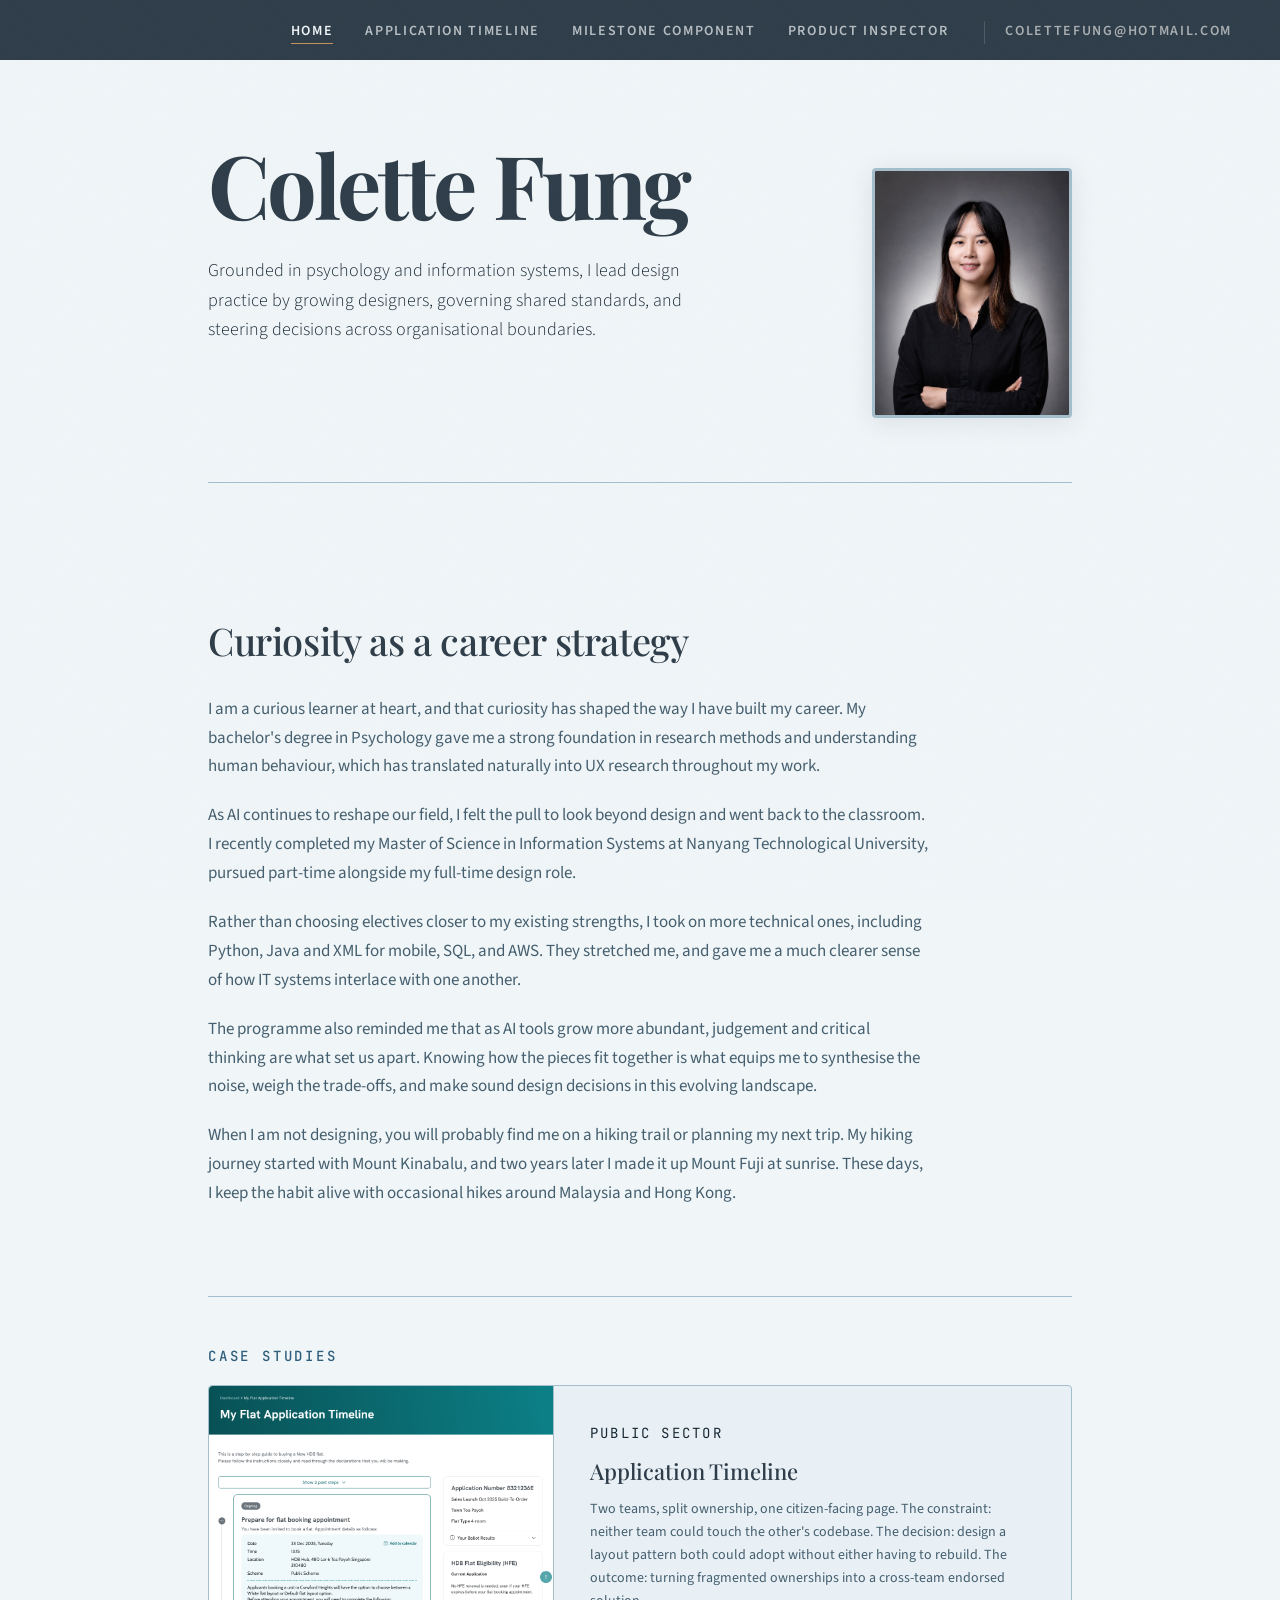
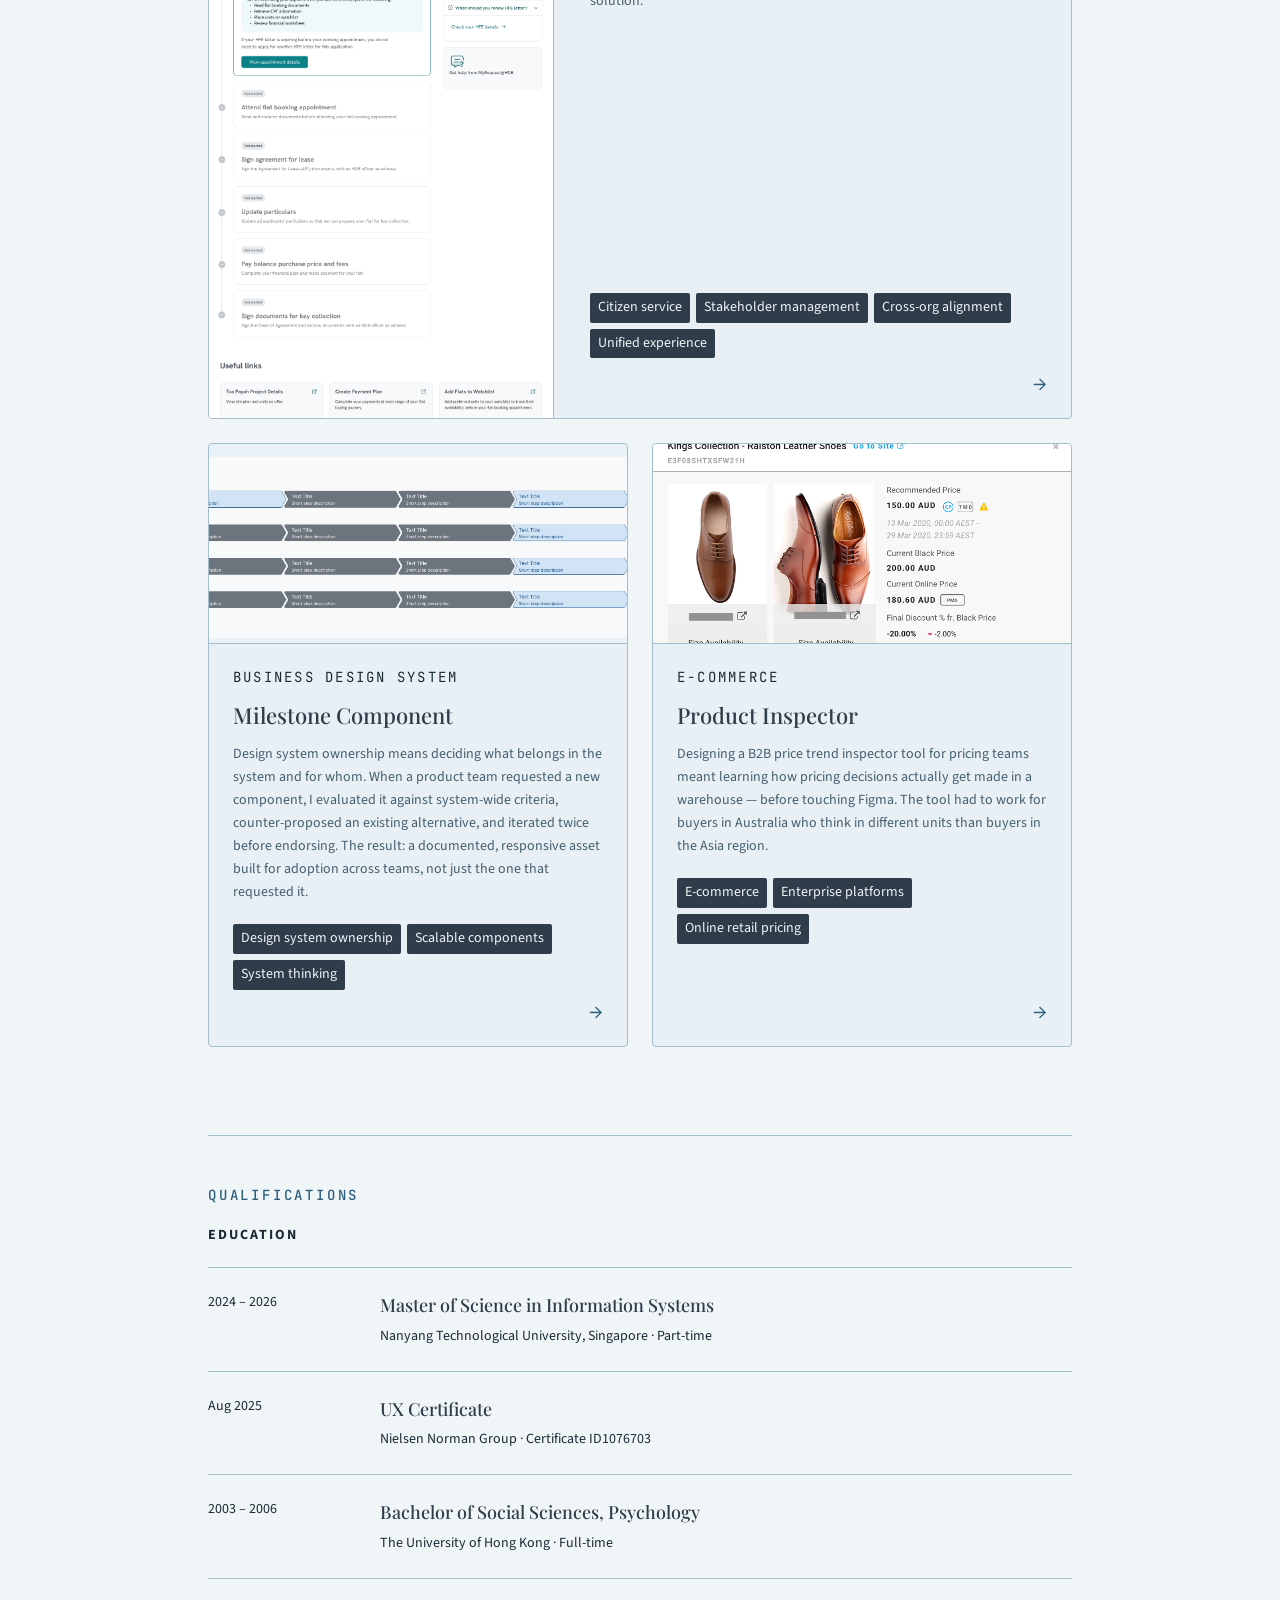
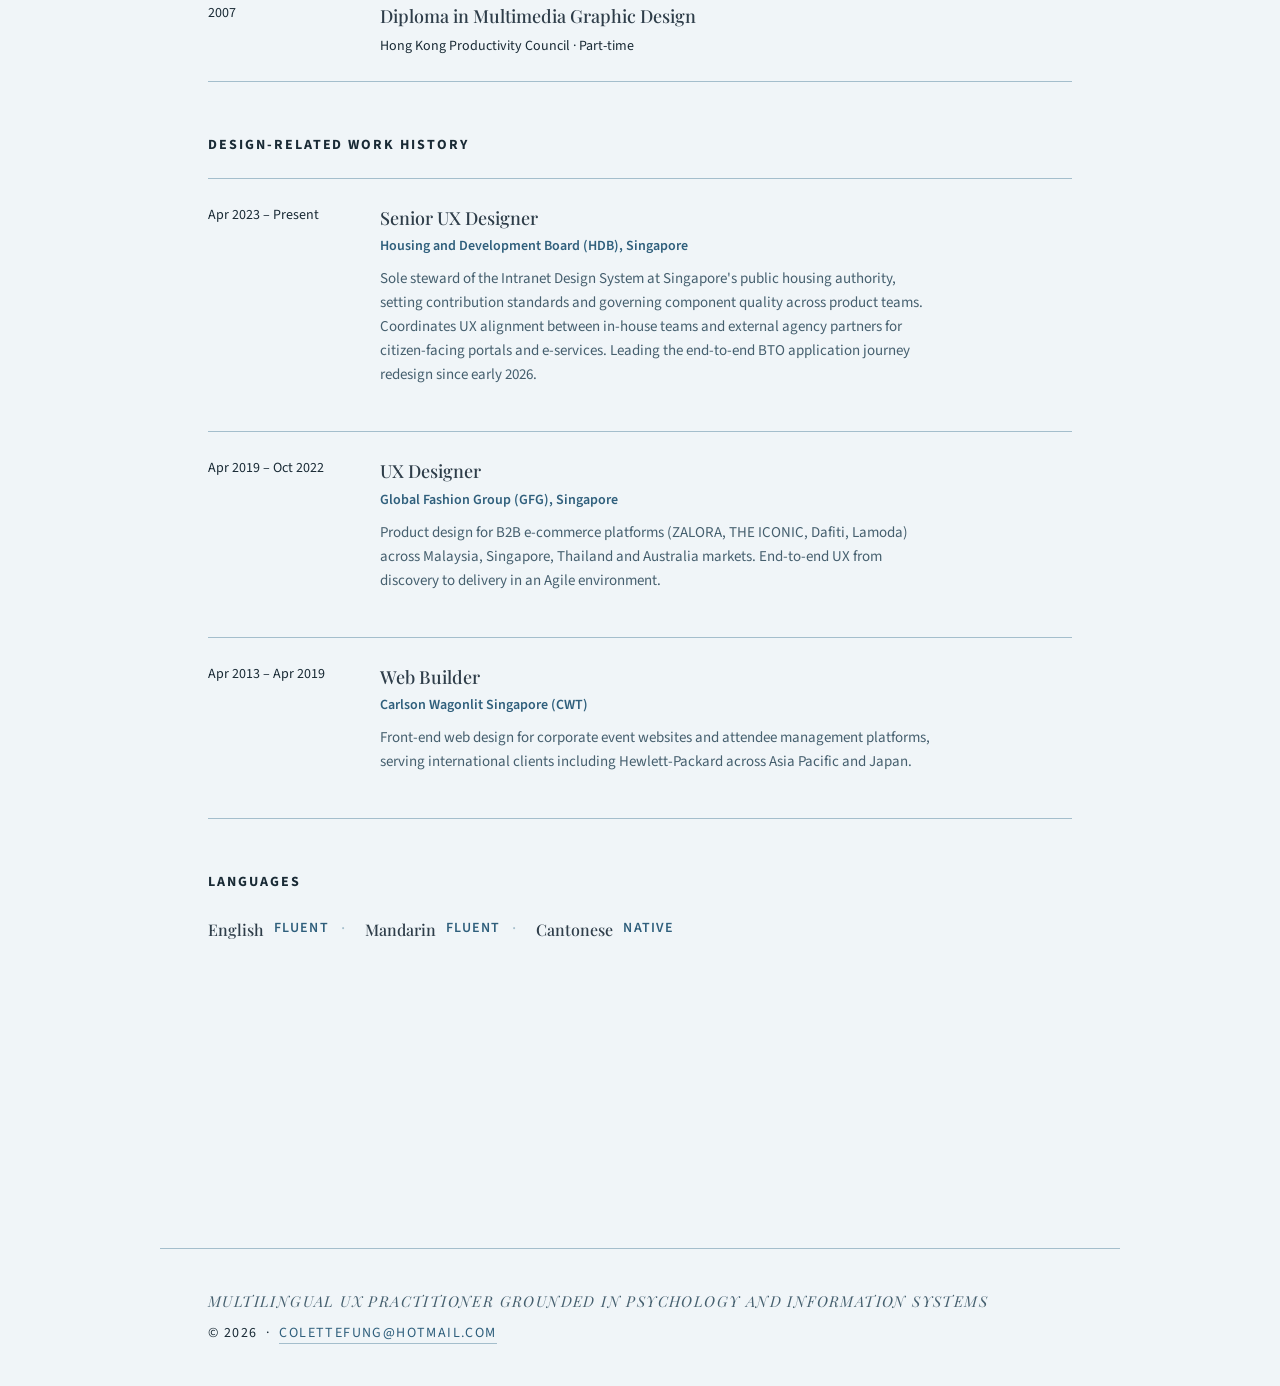
==== commit 42d93ee8: "Add files via upload Updated case study titles and master degree completion" ====
--- a/index.html
+++ b/index.html
@@ -75,7 +75,7 @@
             <img src="casestudy/HDB-timeline/final-design-desktop.png" alt="Application Timeline final design" style="object-position: center 18%;">
           </div>
           <div class="cs-card-content">
-            <div class="cs-card-eyebrow">Case Study &middot; Public Sector</div>
+            <div class="cs-card-eyebrow">Public Sector</div>
             <div class="cs-card-title">Application Timeline</div>
             <p class="cs-card-desc">Two teams, split ownership, one citizen-facing page. The constraint: neither team could touch the other's codebase. The decision: design a layout pattern both could adopt without either having to rebuild. The outcome: turning fragmented ownerships into a cross-team endorsed solution.</p>
             <div class="cs-tags">
@@ -93,7 +93,7 @@
           <div class="cs-card-thumb">
             <img src="casestudy/DesignSystem-Milestone/images/final_component_scroller.png" alt="Milestone Component final design" style="object-position: center 12%;">
           </div>
-          <div class="cs-card-eyebrow">Case Study &middot; Design System</div>
+          <div class="cs-card-eyebrow">Business Design System</div>
           <div class="cs-card-title">Milestone Component</div>
           <p class="cs-card-desc">Design system ownership means deciding what belongs in the system and for whom. When a product team requested a new component, I evaluated it against system-wide criteria, counter-proposed an existing alternative, and iterated twice before endorsing. The result: a documented, responsive asset built for adoption across teams, not just the one that requested it.</p>
           <div class="cs-tags">
@@ -109,7 +109,7 @@
           <div class="cs-card-thumb">
             <img src="casestudy/GFG-productInspector/images/final_design.png" alt="Product Inspector final design" style="object-position: center 10%;">
           </div>
-          <div class="cs-card-eyebrow">Case Study &middot; E-commerce</div>
+          <div class="cs-card-eyebrow">E-commerce</div>
           <div class="cs-card-title">Product Inspector</div>
           <p class="cs-card-desc">Designing a B2B price trend inspector tool for pricing teams meant learning how pricing decisions actually get made in a warehouse — before touching Figma. The tool had to work for buyers in Australia who think in different units than buyers in the Asia region.</p>
           <div class="cs-tags">
@@ -135,7 +135,7 @@
             <div class="edu-body">
               <div class="edu-degree">Master of Science in Information Systems</div>
               <div class="edu-inst">Nanyang Technological University, Singapore &middot; Part-time</div>
-              <span class="edu-note">Expected Jun 2026</span>
+          
             </div>
           </li>
           <li class="edu-item">
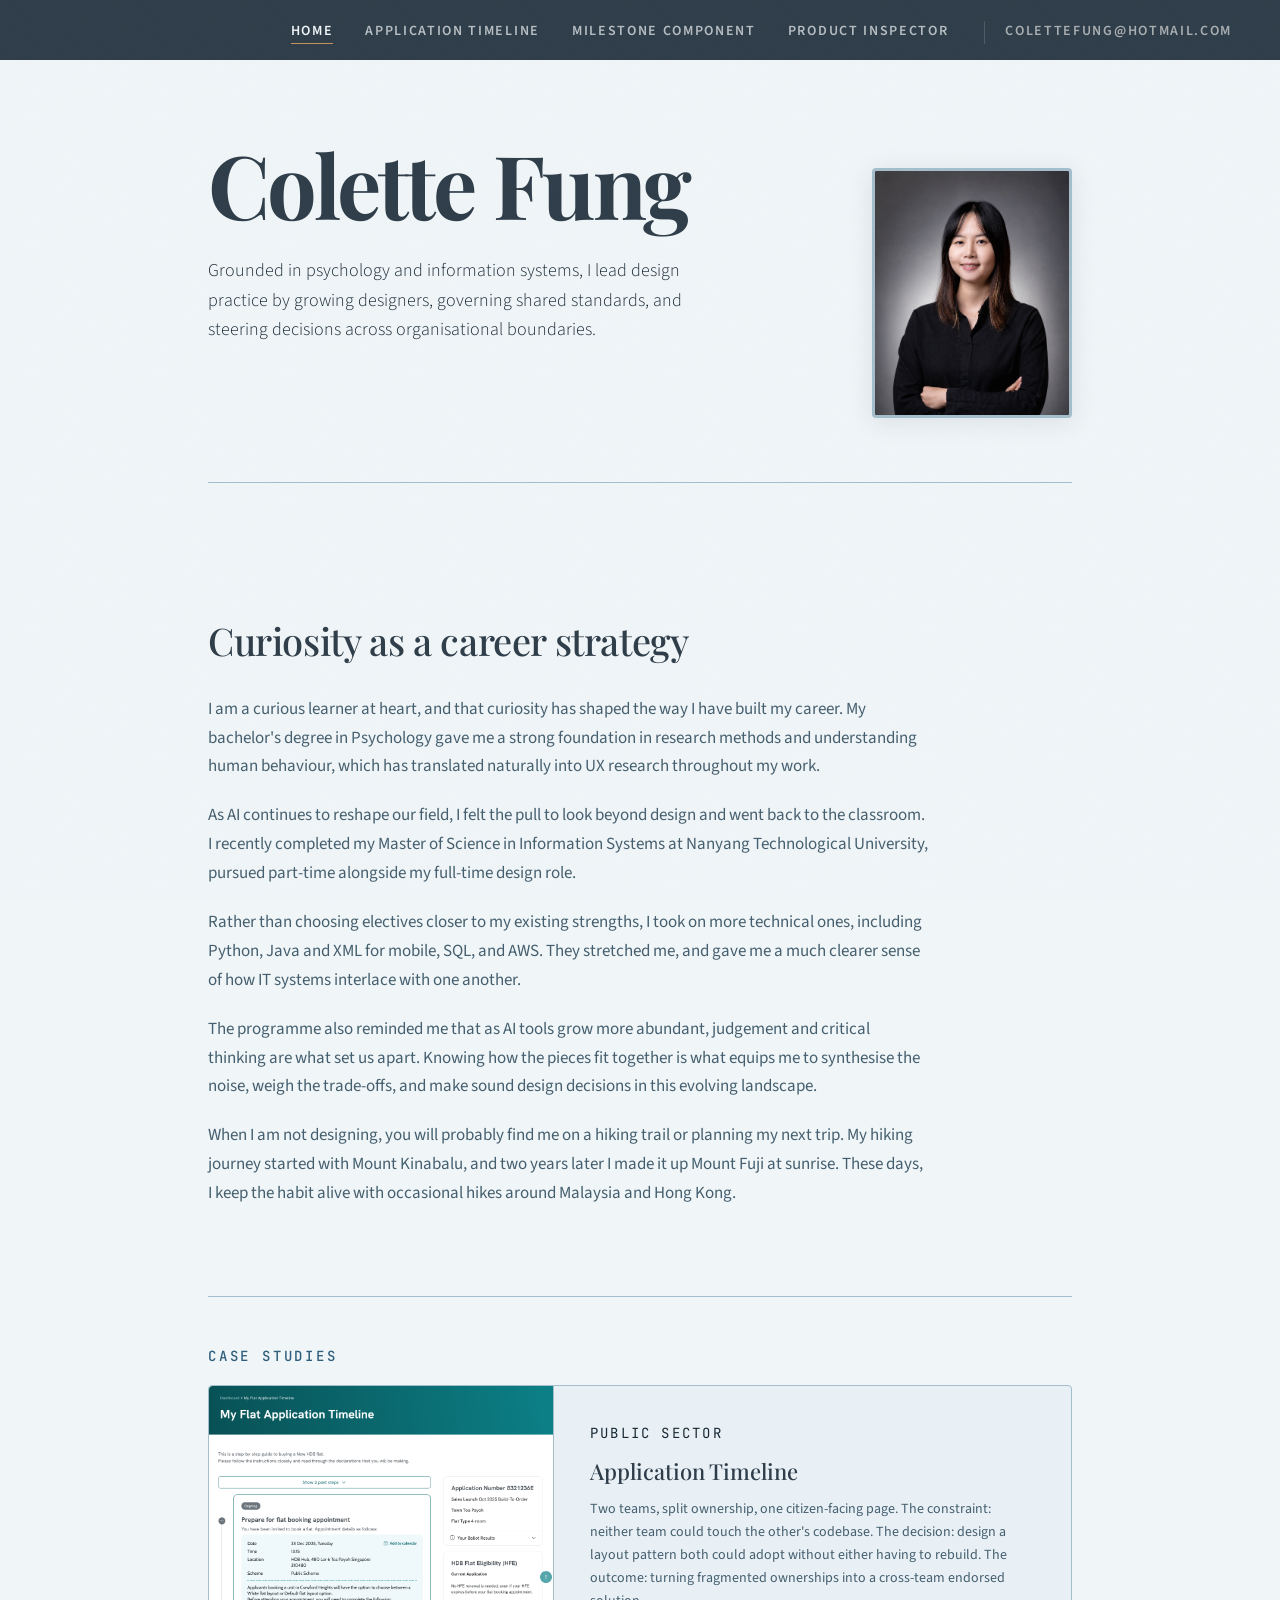
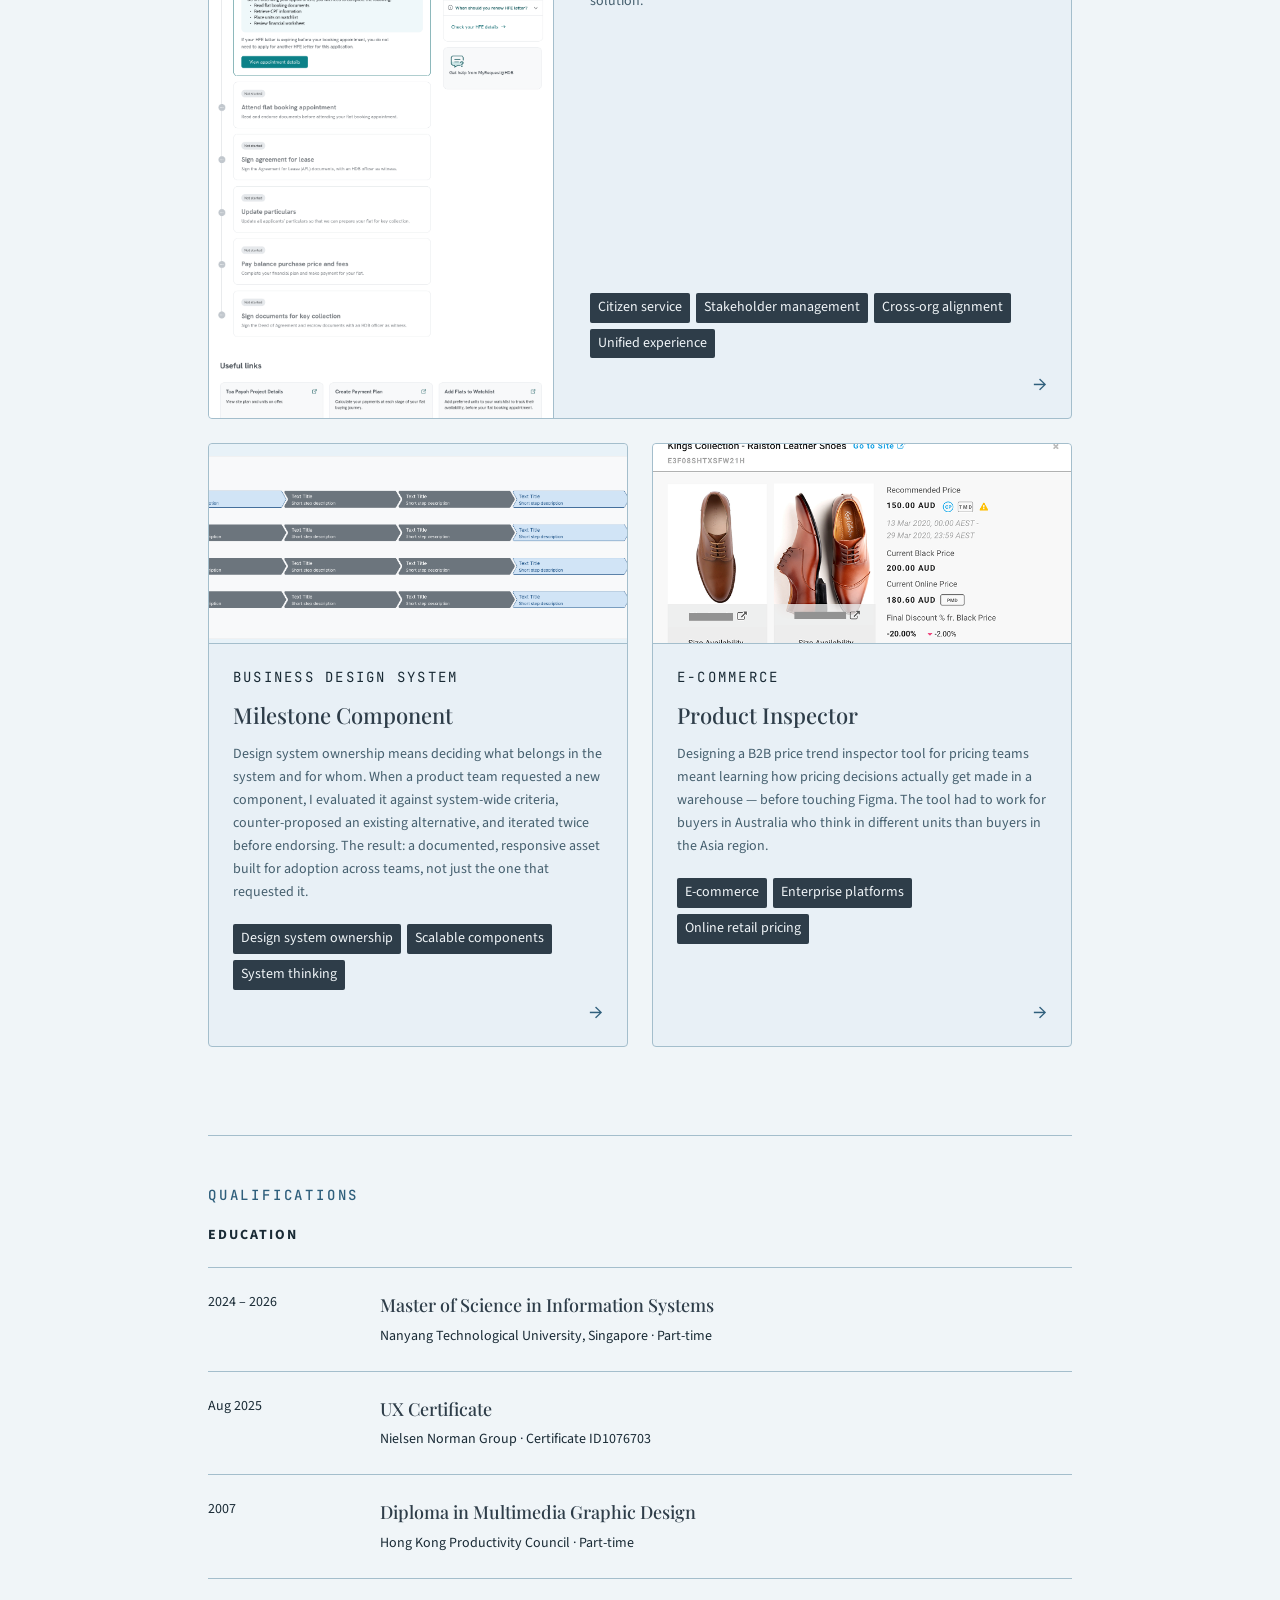
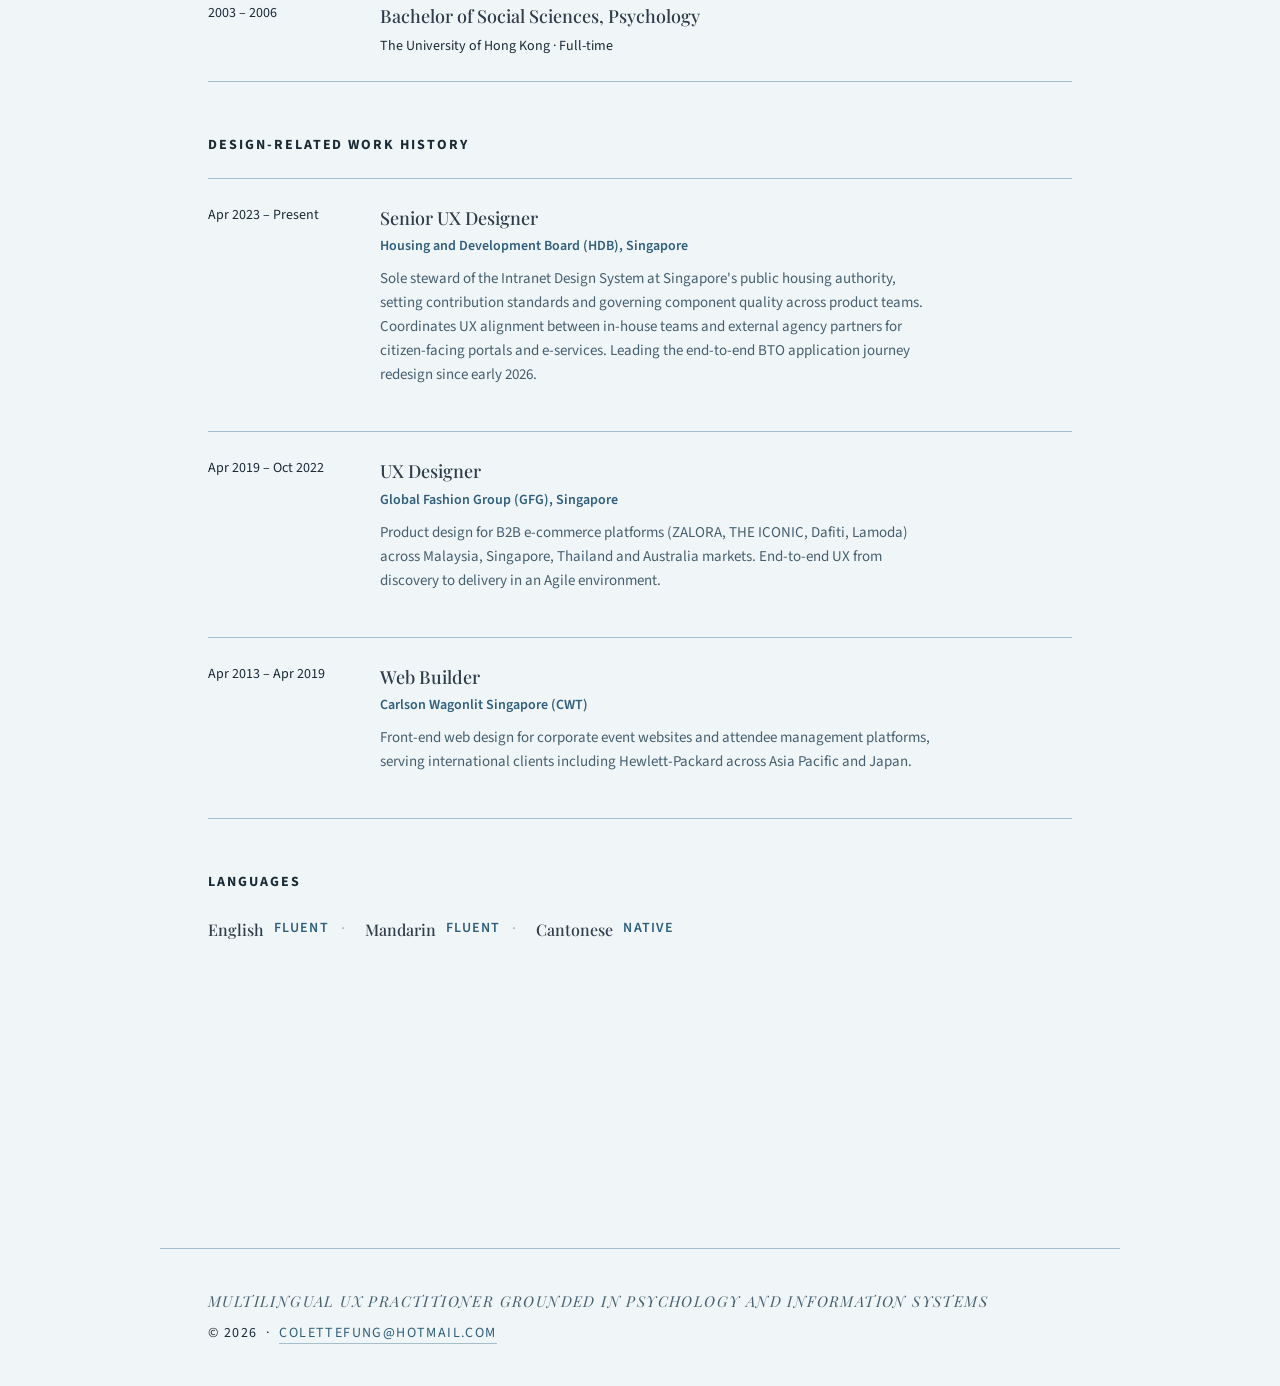
==== commit b94af355: "Add files via upload switched edu order" ====
--- a/index.html
+++ b/index.html
@@ -146,19 +146,20 @@
             </div>
           </li>
           <li class="edu-item">
+            <span class="edu-year">2007</span>
+            <div class="edu-body">
+              <div class="edu-degree">Diploma in Multimedia Graphic Design</div>
+              <div class="edu-inst">Hong Kong Productivity Council &middot; Part-time</div>
+            </div>
+          </li>
+          <li class="edu-item">
             <span class="edu-year">2003 – 2006</span>
             <div class="edu-body">
               <div class="edu-degree">Bachelor of Social Sciences, Psychology</div>
               <div class="edu-inst">The University of Hong Kong &middot; Full-time</div>
             </div>
           </li>
-          <li class="edu-item">
-            <span class="edu-year">2007</span>
-            <div class="edu-body">
-              <div class="edu-degree">Diploma in Multimedia Graphic Design</div>
-              <div class="edu-inst">Hong Kong Productivity Council &middot; Part-time</div>
-            </div>
-          </li>
+          
         </ul>
       </div>
 
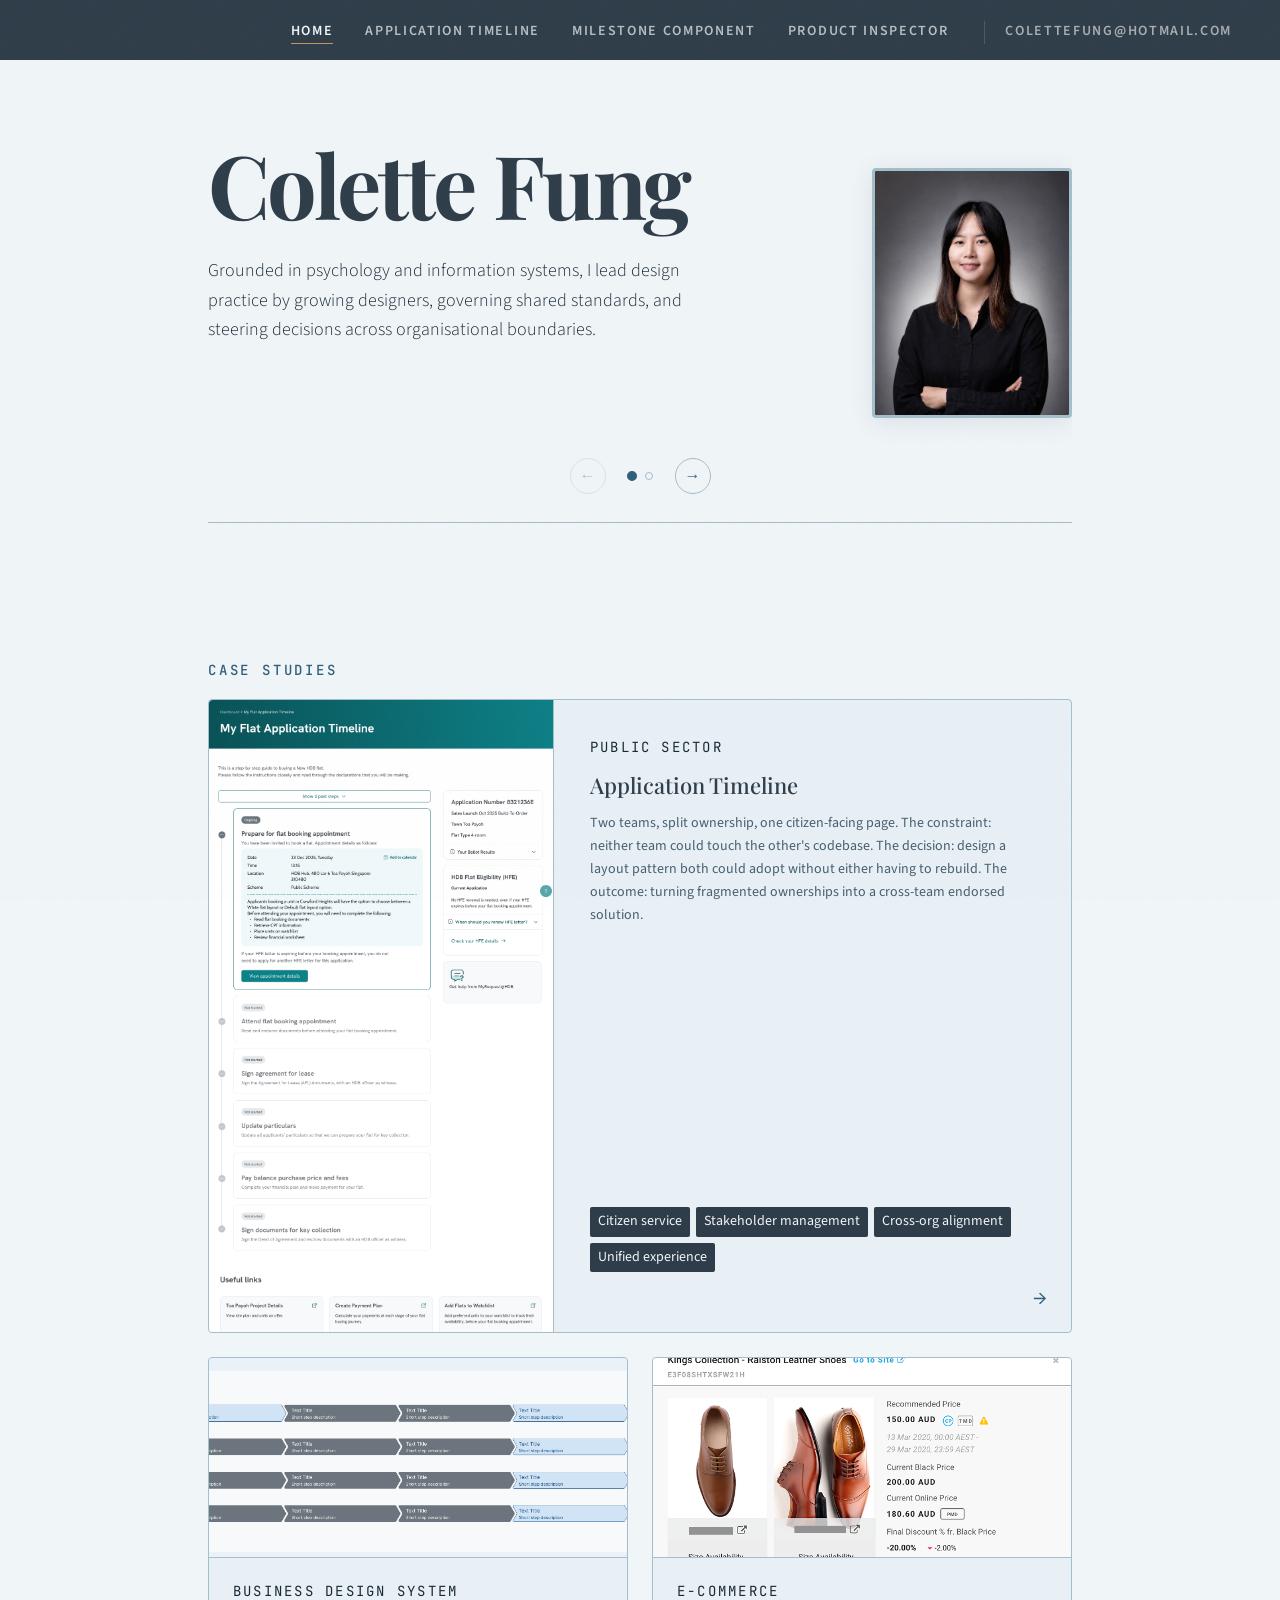
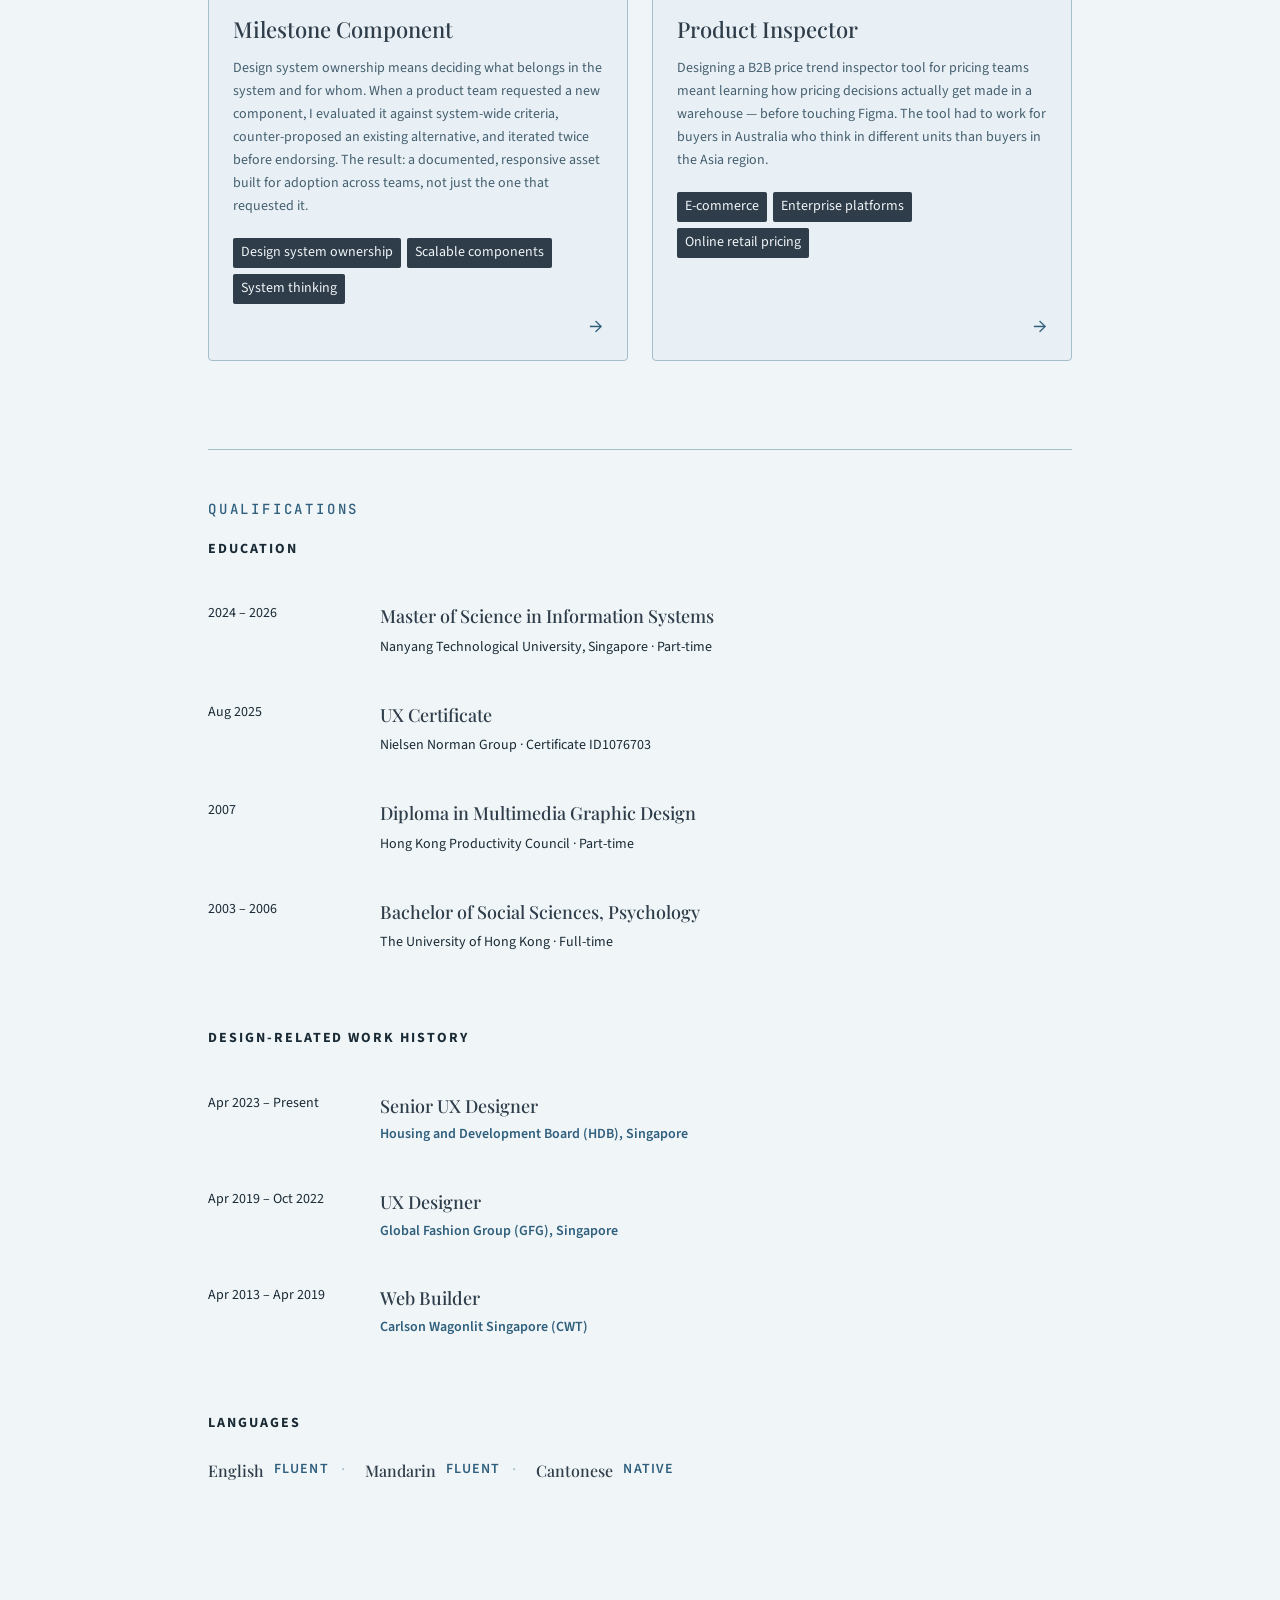
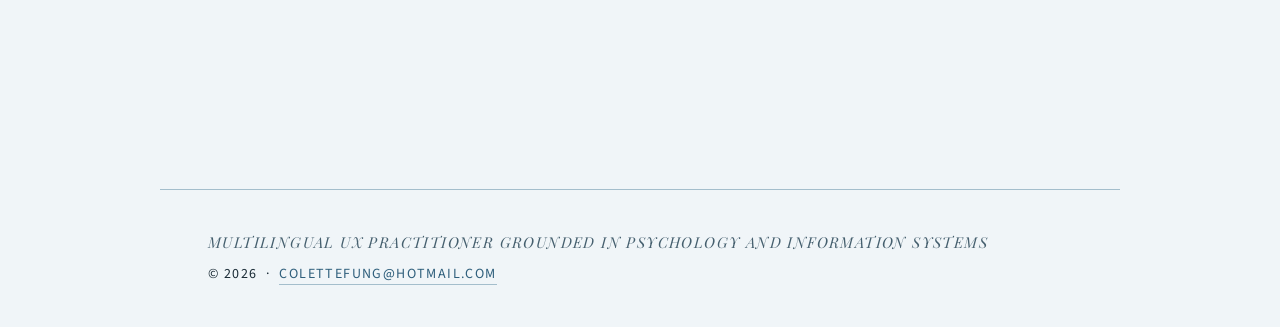
==== commit c2203f6d: "Add files via upload Reduced contents, collapse job descriptions and self-introduction section into " ====
--- a/index.html
+++ b/index.html
@@ -31,30 +31,55 @@
 
   <main>
 
-    <!-- HERO
-         Changes vs. original:
+    <!-- HERO CAROUSEL
+         Slide 1: Hero intro (name, subtitle, portrait) — unchanged content
+         Slide 2: former standalone "About" section — now opt-in, reached by
+                  clicking/swiping to page 2, instead of competing with the
+                  hero for a hirer's first-15-seconds scan.
          · h1 is now much larger and flush-left (CSS handles scale)
          · Portrait offset downward via CSS margin-top to create visual tension
          · Subtitle rewritten: personal moment opener instead of career summary
          · Removed hero-tagline (subtitle carries the full intro now)
     -->
-    <section class="hero">
-      <div class="hero-text">
-        <h1>Colette Fung</h1>
-        <p class="hero-subtitle">Grounded in psychology and information systems, I lead design practice by growing designers, governing shared standards, and steering decisions across organisational boundaries.</p>
-      </div>
-      <img src="portrait.png" alt="Colette Fung" class="portrait-img">
-    </section>
-
-    <!-- ABOUT ME — unchanged copy, same section -->
-    <section class="section" id="about">
-      <h2>Curiosity as a career strategy</h2>
-      <div class="about-prose">
-        <p>I am a curious learner at heart, and that curiosity has shaped the way I have built my career. My bachelor's degree in Psychology gave me a strong foundation in research methods and understanding human behaviour, which has translated naturally into UX research throughout my work.</p>
-        <p>As AI continues to reshape our field, I felt the pull to look beyond design and went back to the classroom. I recently completed my Master of Science in Information Systems at Nanyang Technological University, pursued part-time alongside my full-time design role.</p>
-        <p>Rather than choosing electives closer to my existing strengths, I took on more technical ones, including Python, Java and XML for mobile, SQL, and AWS. They stretched me, and gave me a much clearer sense of how IT systems interlace with one another.</p>
-        <p>The programme also reminded me that as AI tools grow more abundant, judgement and critical thinking are what set us apart. Knowing how the pieces fit together is what equips me to synthesise the noise, weigh the trade-offs, and make sound design decisions in this evolving landscape.</p>
-        <p>When I am not designing, you will probably find me on a hiking trail or planning my next trip. My hiking journey started with Mount Kinabalu, and two years later I made it up Mount Fuji at sunrise. These days, I keep the habit alive with occasional hikes around Malaysia and Hong Kong.</p>
+    <section class="hero-carousel" aria-roledescription="carousel" aria-label="Introduction">
+      <div class="hero-carousel-viewport" id="heroCarouselViewport">
+        <div class="hero-carousel-track" id="heroCarouselTrack">
+
+          <!-- SLIDE 1: Hero -->
+          <div class="hero-carousel-slide" id="heroSlide-0" role="group" aria-roledescription="slide" aria-label="1 of 2: Introduction">
+            <div class="hero">
+              <div class="hero-text">
+                <h1>Colette Fung</h1>
+                <p class="hero-subtitle">Grounded in psychology and information systems, I lead design practice by growing designers, governing shared standards, and steering decisions across organisational boundaries.</p>
+              </div>
+              <img src="portrait.png" alt="Colette Fung" class="portrait-img">
+            </div>
+          </div>
+
+          <!-- SLIDE 2: About Me — unchanged copy, now page 2 of the carousel -->
+          <div class="hero-carousel-slide" id="heroSlide-1" role="group" aria-roledescription="slide" aria-label="2 of 2: Curiosity as a career strategy" aria-hidden="true">
+            <div class="section about-slide" id="about">
+              <h2>Curiosity as a career strategy</h2>
+              <div class="about-prose">
+                <p>I am a curious learner at heart, and that curiosity has shaped the way I have built my career. My bachelor's degree in Psychology gave me a strong foundation in research methods and understanding human behaviour, which has translated naturally into UX research throughout my work.</p>
+                <p>As AI continues to reshape our field, I felt the pull to look beyond design and went back to the classroom. I recently completed my Master of Science in Information Systems at Nanyang Technological University, pursued part-time alongside my full-time design role.</p>
+                <p>Rather than choosing electives closer to my existing strengths, I took on more technical ones, including Python, Java and XML for mobile, SQL, and AWS. They stretched me, and gave me a much clearer sense of how IT systems interlace with one another.</p>
+                <p>When I am not designing, you will probably find me on a hiking trail or planning my next trip. My hiking journey started with Mount Kinabalu, and two years later I made it up Mount Fuji at sunrise. These days, I keep the habit alive with occasional hikes around Malaysia and Hong Kong.</p>
+              </div>
+            </div>
+          </div>
+
+        </div>
+      </div>
+
+      <!-- Carousel controls -->
+      <div class="hero-carousel-controls">
+        <button type="button" class="hero-carousel-arrow hero-carousel-prev" aria-label="Previous slide" disabled>&larr;</button>
+        <div class="hero-carousel-dots" role="tablist" aria-label="Choose slide">
+          <button type="button" class="hero-carousel-dot is-active" role="tab" aria-selected="true" aria-controls="heroSlide-0" data-slide="0" aria-label="Slide 1 of 2: Introduction"></button>
+          <button type="button" class="hero-carousel-dot" role="tab" aria-selected="false" aria-controls="heroSlide-1" data-slide="1" aria-label="Slide 2 of 2: Curiosity as a career strategy"></button>
+        </div>
+        <button type="button" class="hero-carousel-arrow hero-carousel-next" aria-label="Next slide">&rarr;</button>
       </div>
     </section>
 
@@ -165,29 +190,47 @@
 
       <div class="qual-block">
         <p class="qual-block-title">Design-related Work History</p>
-        <ul class="work-list">
+        <ul class="work-list work-list--accordion">
           <li class="work-item">
-            <span class="work-period">Apr 2023 – Present</span>
-            <div class="work-body">
-              <div class="work-title">Senior UX Designer</div>
-              <div class="work-company">Housing and Development Board (HDB), Singapore</div>
-              <p class="work-desc">Sole steward of the Intranet Design System at Singapore's public housing authority, setting contribution standards and governing component quality across product teams. Coordinates UX alignment between in-house teams and external agency partners for citizen-facing portals and e-services. Leading the end-to-end BTO application journey redesign since early 2026.</p>
+            <button type="button" class="work-toggle" aria-expanded="false" aria-controls="work-panel-1" id="work-toggle-1">
+              <span class="work-period">Apr 2023 – Present</span>
+              <span class="work-summary">
+                <span class="work-title">Senior UX Designer</span>
+                <span class="work-company">Housing and Development Board (HDB), Singapore</span>
+              </span>
+            </button>
+            <div class="work-panel" id="work-panel-1" role="region" aria-labelledby="work-toggle-1" aria-hidden="true">
+              <div class="work-panel-inner">
+                <p class="work-desc">Sole steward of the Intranet Design System at Singapore's public housing authority, setting contribution standards and governing component quality across product teams. Coordinates UX alignment between in-house teams and external agency partners for citizen-facing portals and e-services. Leading the end-to-end BTO application journey redesign since early 2026.</p>
+              </div>
             </div>
           </li>
           <li class="work-item">
-            <span class="work-period">Apr 2019 – Oct 2022</span>
-            <div class="work-body">
-              <div class="work-title">UX Designer</div>
-              <div class="work-company">Global Fashion Group (GFG), Singapore</div>
-              <p class="work-desc">Product design for B2B e-commerce platforms (ZALORA, THE ICONIC, Dafiti, Lamoda) across Malaysia, Singapore, Thailand and Australia markets. End-to-end UX from discovery to delivery in an Agile environment.</p>
+            <button type="button" class="work-toggle" aria-expanded="false" aria-controls="work-panel-2" id="work-toggle-2">
+              <span class="work-period">Apr 2019 – Oct 2022</span>
+              <span class="work-summary">
+                <span class="work-title">UX Designer</span>
+                <span class="work-company">Global Fashion Group (GFG), Singapore</span>
+              </span>
+            </button>
+            <div class="work-panel" id="work-panel-2" role="region" aria-labelledby="work-toggle-2" aria-hidden="true">
+              <div class="work-panel-inner">
+                <p class="work-desc">Product design for B2B e-commerce platforms (ZALORA, THE ICONIC, Dafiti, Lamoda) across Malaysia, Singapore, Thailand and Australia markets. End-to-end UX from discovery to delivery in an Agile environment.</p>
+              </div>
             </div>
           </li>
           <li class="work-item">
-            <span class="work-period">Apr 2013 – Apr 2019</span>
-            <div class="work-body">
-              <div class="work-title">Web Builder</div>
-              <div class="work-company">Carlson Wagonlit Singapore (CWT)</div>
-              <p class="work-desc">Front-end web design for corporate event websites and attendee management platforms, serving international clients including Hewlett-Packard across Asia Pacific and Japan.</p>
+            <button type="button" class="work-toggle" aria-expanded="false" aria-controls="work-panel-3" id="work-toggle-3">
+              <span class="work-period">Apr 2013 – Apr 2019</span>
+              <span class="work-summary">
+                <span class="work-title">Web Builder</span>
+                <span class="work-company">Carlson Wagonlit Singapore (CWT)</span>
+              </span>
+            </button>
+            <div class="work-panel" id="work-panel-3" role="region" aria-labelledby="work-toggle-3" aria-hidden="true">
+              <div class="work-panel-inner">
+                <p class="work-desc">Front-end web design for corporate event websites and attendee management platforms, serving international clients including Hewlett-Packard across Asia Pacific and Japan.</p>
+              </div>
             </div>
           </li>
         </ul>
@@ -222,6 +265,106 @@
   </footer>
 
   <script>document.getElementById('yr').textContent = new Date().getFullYear();</script>
+  <script>
+    /* HERO CAROUSEL — slide 1 (intro) / slide 2 (About: "Curiosity as a career strategy")
+       Arrow buttons, dots, swipe, and arrow-key navigation all route through goTo(). */
+    (function () {
+      var carousel = document.querySelector('.hero-carousel');
+      if (!carousel) return;
+
+      var viewport = carousel.querySelector('.hero-carousel-viewport');
+      var track = carousel.querySelector('.hero-carousel-track');
+      var slides = Array.prototype.slice.call(carousel.querySelectorAll('.hero-carousel-slide'));
+      var dots = Array.prototype.slice.call(carousel.querySelectorAll('.hero-carousel-dot'));
+      var prevBtn = carousel.querySelector('.hero-carousel-prev');
+      var nextBtn = carousel.querySelector('.hero-carousel-next');
+      var index = 0;
+
+      function setHeight() {
+        // Slides hold very different amounts of copy (a two-line subtitle vs.
+        // five paragraphs), so the viewport height is set to match whichever
+        // slide is active rather than being fixed to the taller one.
+        viewport.style.height = slides[index].offsetHeight + 'px';
+      }
+
+      function update() {
+        track.style.transform = 'translateX(-' + (index * 100) + '%)';
+        slides.forEach(function (slide, i) {
+          var active = i === index;
+          slide.setAttribute('aria-hidden', active ? 'false' : 'true');
+          slide.querySelectorAll('a, button, input, textarea, select, [tabindex]').forEach(function (el) {
+            el.tabIndex = active ? 0 : -1;
+          });
+        });
+        dots.forEach(function (dot, i) {
+          dot.classList.toggle('is-active', i === index);
+          dot.setAttribute('aria-selected', i === index ? 'true' : 'false');
+        });
+        prevBtn.disabled = index === 0;
+        nextBtn.disabled = index === slides.length - 1;
+        setHeight();
+      }
+
+      function goTo(i) {
+        index = Math.max(0, Math.min(slides.length - 1, i));
+        update();
+      }
+
+      prevBtn.addEventListener('click', function () { goTo(index - 1); });
+      nextBtn.addEventListener('click', function () { goTo(index + 1); });
+      dots.forEach(function (dot, i) {
+        dot.addEventListener('click', function () { goTo(i); });
+      });
+
+      carousel.addEventListener('keydown', function (e) {
+        if (e.key === 'ArrowRight') { goTo(index + 1); }
+        if (e.key === 'ArrowLeft') { goTo(index - 1); }
+      });
+
+      // Touch swipe (mobile)
+      var touchStartX = null;
+      viewport.addEventListener('touchstart', function (e) {
+        touchStartX = e.touches[0].clientX;
+      }, { passive: true });
+      viewport.addEventListener('touchend', function (e) {
+        if (touchStartX === null) return;
+        var dx = e.changedTouches[0].clientX - touchStartX;
+        if (Math.abs(dx) > 40) {
+          goTo(dx < 0 ? index + 1 : index - 1);
+        }
+        touchStartX = null;
+      }, { passive: true });
+
+      window.addEventListener('resize', setHeight);
+      // Web fonts (Playfair Display / Source Sans) can finish loading after
+      // this script runs and reflow the slide text, so re-measure once
+      // they're ready instead of leaving the viewport stuck at an early,
+      // too-short height.
+      window.addEventListener('load', setHeight);
+      if (document.fonts && document.fonts.ready) {
+        document.fonts.ready.then(setHeight);
+      }
+      update();
+    })();
+  </script>
+  <script>
+    /* WORK HISTORY ACCORDION — collapsed rows show only period / title /
+       company; clicking (or Enter/Space on) a row reveals its description. */
+    (function () {
+      var toggles = document.querySelectorAll('.work-toggle');
+      toggles.forEach(function (btn) {
+        var item = btn.closest('.work-item');
+        var panel = document.getElementById(btn.getAttribute('aria-controls'));
+        if (!item || !panel) return;
+        btn.addEventListener('click', function () {
+          var willOpen = btn.getAttribute('aria-expanded') !== 'true';
+          btn.setAttribute('aria-expanded', String(willOpen));
+          panel.setAttribute('aria-hidden', String(!willOpen));
+          item.classList.toggle('is-open', willOpen);
+        });
+      });
+    })();
+  </script>
   <script>
     (function () {
       var nav = document.querySelector('.portfolio-nav');
--- a/styles.css
+++ b/styles.css
@@ -334,6 +334,120 @@
 }
 
 
+/* --- 5b-2. Hero carousel — NEW ---
+   Wraps the hero (slide 1) and the "About" section (slide 2) so the About
+   copy only loads visual attention when a visitor opts in by sliding to
+   page 2, instead of competing with the hero on first scan.
+   · .hero-carousel owns the divider border the standalone .hero used to have
+   · .hero-carousel-viewport clips horizontally and animates height per slide,
+     since slide 2 (five paragraphs) is much taller than slide 1
+   · .hero-carousel-track holds both slides side by side, translated by JS
+   ---------------------------------------------------------- */
+.hero-carousel {
+  border-bottom: 1px solid var(--border);
+  padding-bottom: 28px;
+}
+
+.hero-carousel-viewport {
+  overflow: hidden;
+  transition: height 0.35s ease;
+}
+
+.hero-carousel-track {
+  display: flex;
+  align-items: flex-start;
+  transition: transform 0.45s ease;
+}
+
+.hero-carousel-slide {
+  flex: 0 0 100%;
+  min-width: 0;
+}
+
+/* Slide 1: hero no longer needs its own bottom border/divider —
+   the carousel wrapper owns that now */
+.hero-carousel-slide .hero {
+  border-bottom: none;
+  padding-bottom: 40px;
+}
+
+/* Slide 2: About content, restyled to sit inside a carousel page
+   rather than as a standalone page section */
+.hero-carousel-slide .about-slide {
+  padding: 80px 0 40px;
+}
+
+@media (max-width: 640px) {
+  .hero-carousel-slide .hero { padding-bottom: 28px; }
+  .hero-carousel-slide .about-slide { padding: 48px 0 24px; }
+}
+
+.hero-carousel-controls {
+  display: flex;
+  align-items: center;
+  justify-content: center;
+  gap: 22px;
+}
+
+.hero-carousel-arrow {
+  width: 36px;
+  height: 36px;
+  border-radius: 50%;
+  border: 1px solid var(--border);
+  background: var(--paper);
+  color: var(--accent-text);
+  font-size: 16px;
+  line-height: 1;
+  cursor: pointer;
+  display: flex;
+  align-items: center;
+  justify-content: center;
+  transition: border-color 0.2s, color 0.2s;
+}
+
+.hero-carousel-arrow:hover:not(:disabled) {
+  border-color: var(--blue);
+  color: var(--teal);
+}
+
+.hero-carousel-arrow:disabled {
+  opacity: 0.32;
+  cursor: default;
+}
+
+.hero-carousel-dots {
+  display: flex;
+  align-items: center;
+  gap: 9px;
+}
+
+.hero-carousel-dot {
+  width: 8px;
+  height: 8px;
+  border-radius: 50%;
+  border: 1px solid var(--border);
+  background: transparent;
+  padding: 0;
+  cursor: pointer;
+  transition: background 0.2s, border-color 0.2s, transform 0.2s;
+}
+
+.hero-carousel-dot:hover { border-color: var(--blue); }
+
+.hero-carousel-dot.is-active {
+  background: var(--accent-text);
+  border-color: var(--accent-text);
+  transform: scale(1.25);
+}
+
+@media (prefers-reduced-motion: reduce) {
+  .hero-carousel-track,
+  .hero-carousel-viewport {
+    transition: none;
+  }
+}
+
+
 /* --- 5c. Sections --- */
 .section { padding: 48px 0 0; }
 .section + .section { border-top: 1px solid var(--border); }
@@ -565,15 +679,19 @@
   margin-bottom: 20px;
 }
 
-.edu-list { list-style: none; border-top: 1px solid var(--border); }
+/* Education — borderless rows (list divider lines removed).
+   Every field (degree, institution, year) is shown at all times: there's
+   no extra copy to hide here, so it stays static rather than an accordion. */
+.edu-list { list-style: none; }
 
 .edu-item {
   display: grid;
   grid-template-columns: 140px 1fr;
   gap: 0 32px;
-  padding: 22px 0;
-  border-bottom: 1px solid var(--border);
-}
+  padding: 20px 0;
+}
+
+.edu-item + .edu-item { border-top: none; }
 
 .edu-year {
   font-family: 'Source Sans 3', sans-serif;
@@ -604,14 +722,36 @@
   color: var(--teal);
 }
 
-.work-list { list-style: none; border-top: 1px solid var(--border); }
-
-.work-item {
+/* --- Work History — borderless accordion ---
+   Collapsed: only period / title / company show (the .work-toggle row).
+   Expanded: reveals .work-desc via a grid-template-rows 0fr -> 1fr animation
+   (no JS height measuring needed). No dividing borders between rows; a
+   hover/focus tint on the row itself signals it's interactive instead.
+   ---------------------------------------------------------- */
+.work-list { list-style: none; }
+
+.work-item { border-radius: 4px; }
+
+.work-toggle {
+  all: unset;
   display: grid;
   grid-template-columns: 140px 1fr;
+  align-items: start;
   gap: 0 32px;
-  padding: 24px 0;
-  border-bottom: 1px solid var(--border);
+  width: 100%;
+  box-sizing: border-box;
+  padding: 20px 12px;
+  margin: 0 -12px;
+  border-radius: 4px;
+  cursor: pointer;
+  transition: background 0.2s ease;
+}
+
+.work-toggle:hover { background: var(--paper-warm); }
+
+.work-toggle:focus-visible {
+  outline: 2px solid var(--accent);
+  outline-offset: 2px;
 }
 
 .work-period {
@@ -622,7 +762,10 @@
   line-height: 1.4;
 }
 
+.work-summary { display: flex; flex-direction: column; text-align: left; }
+
 .work-title {
+  display: block;
   font-family: 'Playfair Display', serif;
   font-weight: 500;
   font-size: 18px;
@@ -631,10 +774,25 @@
 }
 
 .work-company {
+  display: block;
   font-size: 14px;
   font-weight: 600;
   color: var(--accent-text);
-  margin-bottom: 8px;
+}
+
+/* Panel: height-animated via grid-template-rows, no JS measuring */
+.work-panel {
+  display: grid;
+  grid-template-rows: 0fr;
+  transition: grid-template-rows 0.3s ease;
+}
+
+.work-item.is-open .work-panel { grid-template-rows: 1fr; }
+
+.work-panel-inner {
+  overflow: hidden;
+  padding-left: 172px;   /* aligns under the title/company column (140px + 32px gap) */
+  padding-right: 32px;
 }
 
 .work-desc {
@@ -642,6 +800,7 @@
   color: var(--gray-dark);
   line-height: 1.6;
   max-width: 560px;
+  padding: 2px 0 20px;
 }
 
 .lang-list {
@@ -725,8 +884,16 @@
 }
 
 @media (max-width: 600px) {
-  .edu-item, .work-item { grid-template-columns: 1fr; gap: 4px; }
-  .edu-year, .work-period { padding-top: 0; }
+  .edu-item { grid-template-columns: 1fr; gap: 4px; }
+  .edu-year { padding-top: 0; }
+
+  .work-toggle {
+    grid-template-columns: 1fr;
+    padding: 16px 12px;
+  }
+  .work-period { padding-top: 0; margin-bottom: 4px; }
+  .work-panel-inner { padding-left: 12px; padding-right: 12px; }
+
   .site-footer { padding: 32px 24px; flex-direction: column; gap: 12px; }
 }
 
@@ -772,17 +939,6 @@
 }
 
 h1 em { font-style: italic; font-weight: 400; color: var(--accent); }
-
-.summary {
-  font-weight: 300;
-  font-size: 22px;
-  line-height: 1.55;
-  color: var(--ink-soft);
-  max-width: 760px;
-  padding-left: 24px;
-  border-left: 2px dotted var(--accent);
-  margin-bottom: 96px;
-}
 
 section { margin-bottom: 88px; }
 
@@ -910,6 +1066,25 @@
   font-size: 20px;
   color: var(--ink);
   margin-bottom: 10px;
+}
+
+/* Inline badge flagging a step as a design decision (not just a process task),
+   so a skimming reader can spot every decision point without reading full copy.
+   Numbering is shared with .decision-block markers below — one continuous trail. */
+.decision-flag {
+  display: inline-block;
+  font-family: 'JetBrains Mono', monospace;
+  font-size: 12px;
+  font-weight: 500;
+  letter-spacing: 0.12em;
+  text-transform: uppercase;
+  color: var(--paper);
+  background: var(--accent);
+  padding: 3px 8px;
+  border-radius: 2px;
+  vertical-align: middle;
+  margin-left: 10px;
+  white-space: nowrap;
 }
 
 .step-body { color: var(--ink-soft); }
@@ -1055,11 +1230,50 @@
 .figure-pair figure { margin: 0; }
 .figure-full { margin: 36px 0; }
 
+/* Generic multi-image row — replaces one-off inline grid divs.
+   Use with a column-count modifier: .figure-row--2 / .figure-row--3 */
+.figure-row {
+  display: grid;
+  gap: 16px;
+  margin: 24px 0 32px;
+  align-items: start;
+}
+.figure-row figure { margin: 0; }
+.figure-row--2 { grid-template-columns: 1fr 1fr; }
+.figure-row--3 { grid-template-columns: 1fr 1fr 1fr; }
+
+@media (max-width: 760px) {
+  .figure-row { grid-template-columns: 1fr !important; }
+}
+
+/* Bullet content list — for prose bullet points inside case study body copy.
+   (.drawbacks ol remains the styled numbered-list treatment for callout boxes.) */
+.content-list {
+  list-style: none;
+  margin: 20px 0;
+  padding: 0;
+}
+.content-list li {
+  position: relative;
+  padding: 6px 0 6px 22px;
+  color: var(--ink-soft);
+  line-height: 1.6;
+}
+.content-list li::before {
+  content: "→";
+  position: absolute;
+  left: 0;
+  color: var(--accent);
+  font-weight: 500;
+}
+.content-list li strong { font-weight: 500; }
+
 .drawbacks {
   background: var(--paper-warm);
   padding: 28px 32px;
-  border-left: 3px solid var(--accent);
-  margin-bottom: 32px;
+  border-left: 2px dotted var(--accent);
+  margin-top: 64px;
+  margin-bottom: 64px;
 }
 
 .drawbacks-label {
@@ -1504,6 +1718,13 @@
   .phone-frame { max-width: 180px; }
   .phone-frame .phone-screen img { max-height: 300px; }
   .hero-preview { grid-template-columns: 1fr !important; }
+
+  /* Preview/screenshot images: always fill their container's width on mobile */
+  .container img:not(.portrait-img):not(.sidenote__avatar) {
+    width: 100%;
+    height: auto;
+  }
+
 }
 
 
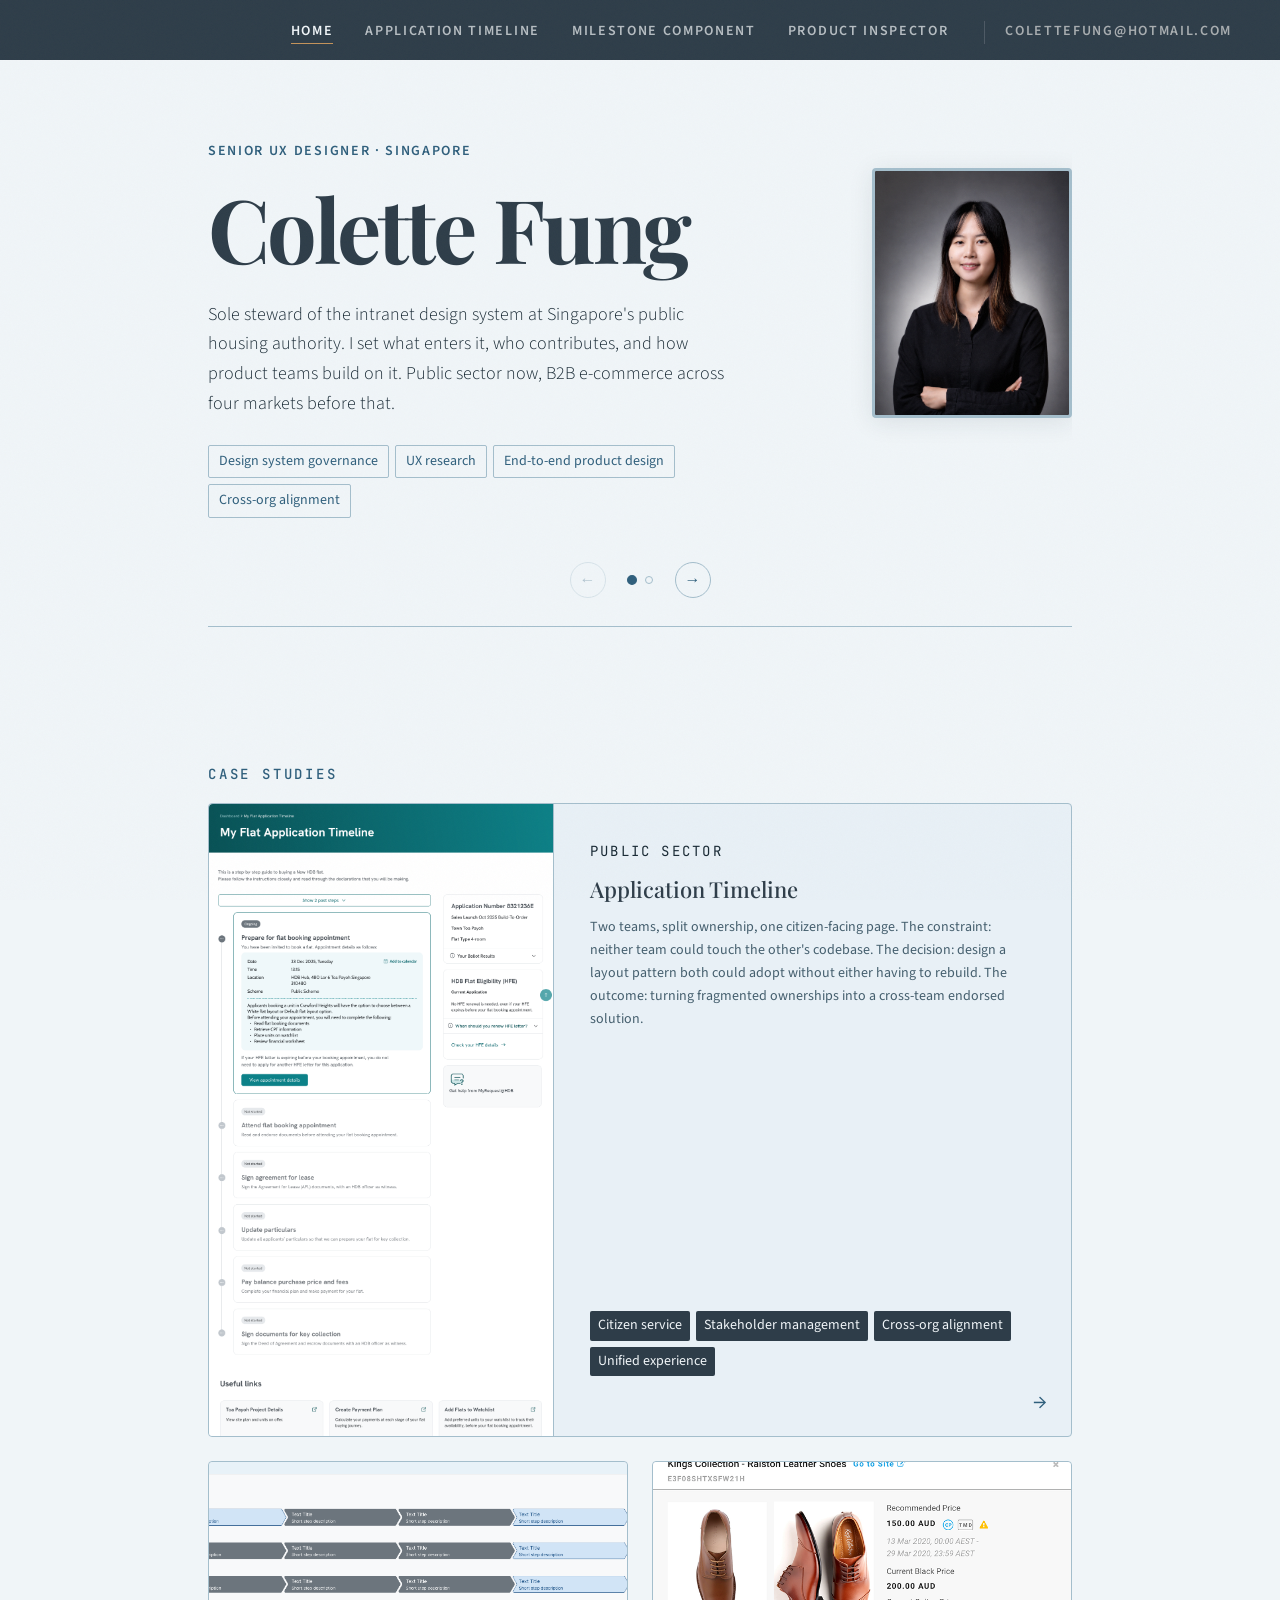
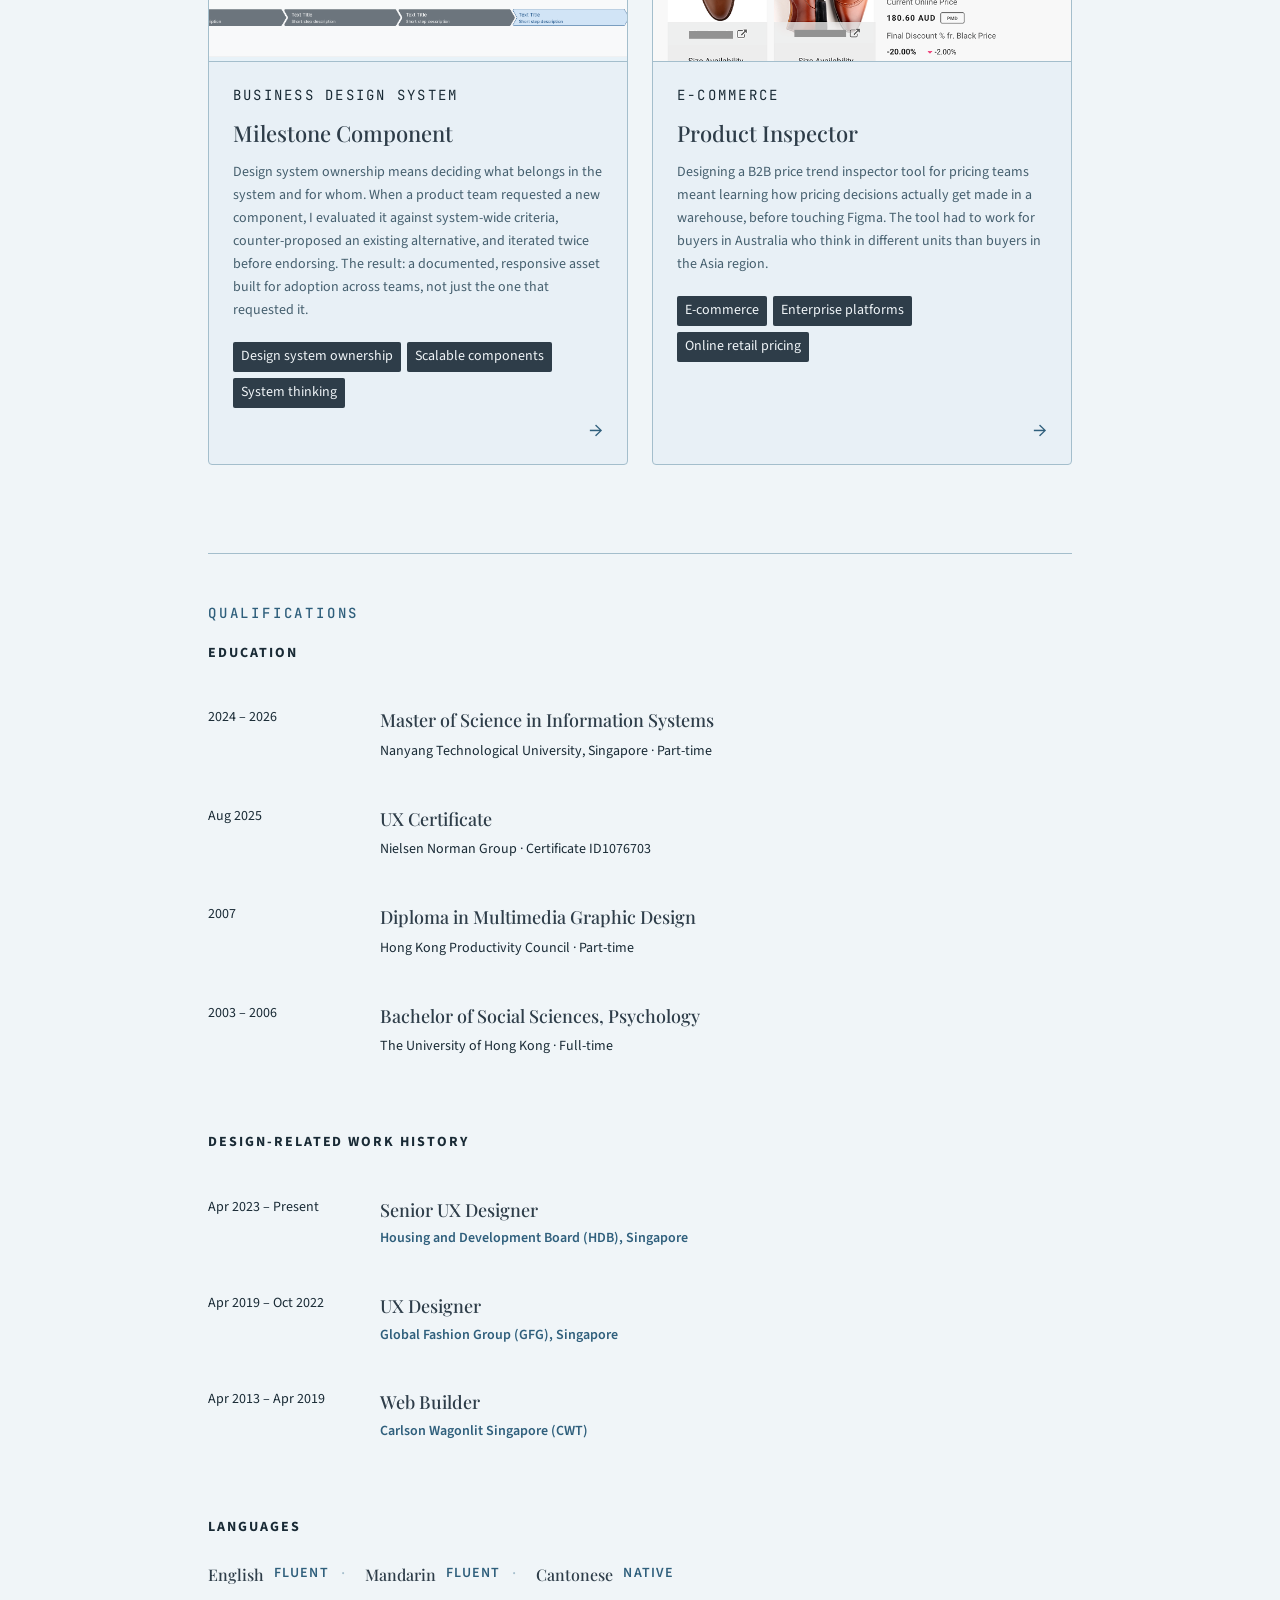
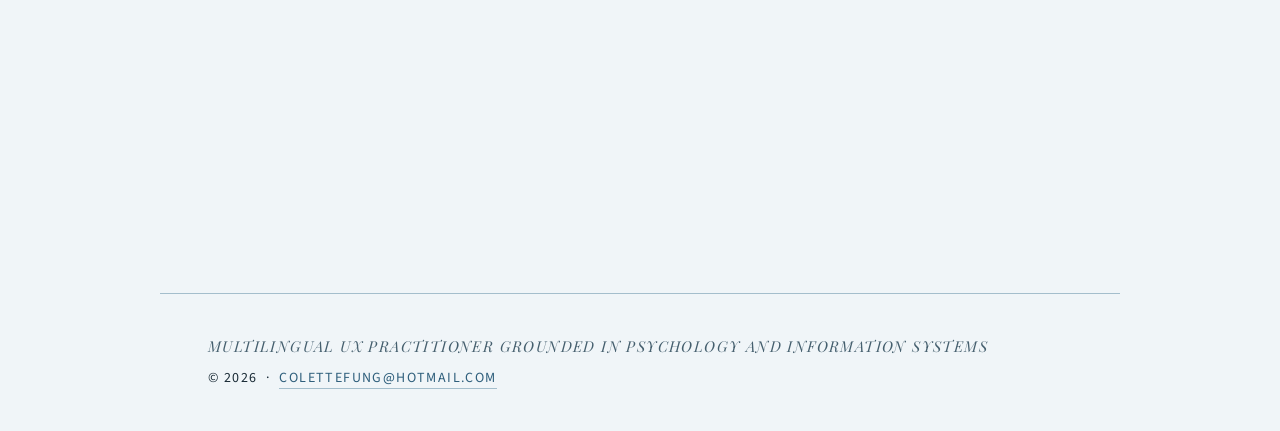
==== commit 8f404c92: "Add files via upload" ====
--- a/index.html
+++ b/index.html
@@ -4,8 +4,8 @@
   <meta charset="UTF-8" />
   <meta name="viewport" content="width=device-width, initial-scale=1.0" />
   <meta name="robots" content="noindex, nofollow">
-  <title>Colette Fung - multilingual UX practitioner based in Singapore</title>
-  <meta name="description" content="Portfolio of Colette Fung" />
+  <title>Colette Fung, Senior UX Designer based in Singapore</title>
+  <meta name="description" content="Colette Fung, Senior UX Designer in Singapore. Sole steward of the intranet design system at Singapore's public housing authority." />
   <link rel="preconnect" href="https://fonts.googleapis.com">
   <link rel="preconnect" href="https://fonts.gstatic.com" crossorigin>
   <link href="https://fonts.googleapis.com/css2?family=Playfair+Display:ital,wght@0,400;0,500;0,700;1,400&family=Source+Sans+3:wght@300;400;600;700&family=JetBrains+Mono:wght@400;500&display=swap" rel="stylesheet">
@@ -21,7 +21,7 @@
       <span class="nav-toggle-bar"></span>
     </button>
     <ul class="nav-links" id="nav-menu">
-      <li><a href="index-preview.html" class="active">Home</a></li>
+      <li><a href="index.html" class="active">Home</a></li>
       <li><a href="casestudy/HDB-timeline/timeline-case-study.html">Application Timeline</a></li>
       <li><a href="casestudy/DesignSystem-Milestone/milestone-component-case-study.html">Milestone Component</a></li>
       <li><a href="casestudy/GFG-productInspector/product-inspector-case-study.html">Product Inspector</a></li>
@@ -49,8 +49,15 @@
           <div class="hero-carousel-slide" id="heroSlide-0" role="group" aria-roledescription="slide" aria-label="1 of 2: Introduction">
             <div class="hero">
               <div class="hero-text">
+                <p class="hero-eyebrow">Senior UX Designer &middot; Singapore</p>
                 <h1>Colette Fung</h1>
-                <p class="hero-subtitle">Grounded in psychology and information systems, I lead design practice by growing designers, governing shared standards, and steering decisions across organisational boundaries.</p>
+                <p class="hero-subtitle">Sole steward of the intranet design system at Singapore's public housing authority. I set what enters it, who contributes, and how product teams build on it. Public sector now, B2B e-commerce across four markets before that.</p>
+                <ul class="cs-tags hero-capabilities" aria-label="Areas of practice">
+                  <li class="cs-tag">Design system governance</li>
+                  <li class="cs-tag">UX research</li>
+                  <li class="cs-tag">End-to-end product design</li>
+                  <li class="cs-tag">Cross-org alignment</li>
+                </ul>
               </div>
               <img src="portrait.png" alt="Colette Fung" class="portrait-img">
             </div>
@@ -136,7 +143,7 @@
           </div>
           <div class="cs-card-eyebrow">E-commerce</div>
           <div class="cs-card-title">Product Inspector</div>
-          <p class="cs-card-desc">Designing a B2B price trend inspector tool for pricing teams meant learning how pricing decisions actually get made in a warehouse — before touching Figma. The tool had to work for buyers in Australia who think in different units than buyers in the Asia region.</p>
+          <p class="cs-card-desc">Designing a B2B price trend inspector tool for pricing teams meant learning how pricing decisions actually get made in a warehouse, before touching Figma. The tool had to work for buyers in Australia who think in different units than buyers in the Asia region.</p>
           <div class="cs-tags">
             <span class="cs-tag">E-commerce</span>
             <span class="cs-tag">Enterprise platforms</span>
@@ -201,7 +208,7 @@
             </button>
             <div class="work-panel" id="work-panel-1" role="region" aria-labelledby="work-toggle-1" aria-hidden="true">
               <div class="work-panel-inner">
-                <p class="work-desc">Sole steward of the Intranet Design System at Singapore's public housing authority, setting contribution standards and governing component quality across product teams. Coordinates UX alignment between in-house teams and external agency partners for citizen-facing portals and e-services. Leading the end-to-end BTO application journey redesign since early 2026.</p>
+                <p class="work-desc">Sole steward of the Intranet Design System at Singapore's public housing authority, setting contribution standards and governing component quality across product teams. Coordinates UX alignment between in-house teams and external agency partners for citizen-facing portals and e-services. Leading the redesign of application submission, balloting chance and scheme eligibility evaluation within the BTO application journey since early 2026.</p>
               </div>
             </div>
           </li>
--- a/styles.css
+++ b/styles.css
@@ -322,6 +322,29 @@
   line-height: 1.65;
 }
 
+/* Hero capability tags — reuses the .cs-tag shape from the case-study cards,
+   but lightened to outlined pills. The solid ink fill used on cards would
+   put four heavy blocks directly under the headline and fight the h1 for
+   attention; outlined keeps the hero airy while still scanning as a set. */
+.hero-capabilities {
+  list-style: none;
+  margin: 26px 0 0;
+  padding: 0;
+  gap: 8px;
+  max-width: 520px;
+}
+
+.hero-capabilities .cs-tag {
+  background: transparent;
+  color: var(--accent-text);
+  border: 1px solid var(--border);
+  padding: 4px 10px;
+}
+
+@media (max-width: 640px) {
+  .hero-capabilities .cs-tag { white-space: normal; }
+}
+
 .hero-tagline {
   font-family: 'Playfair Display', serif;
   font-style: italic;
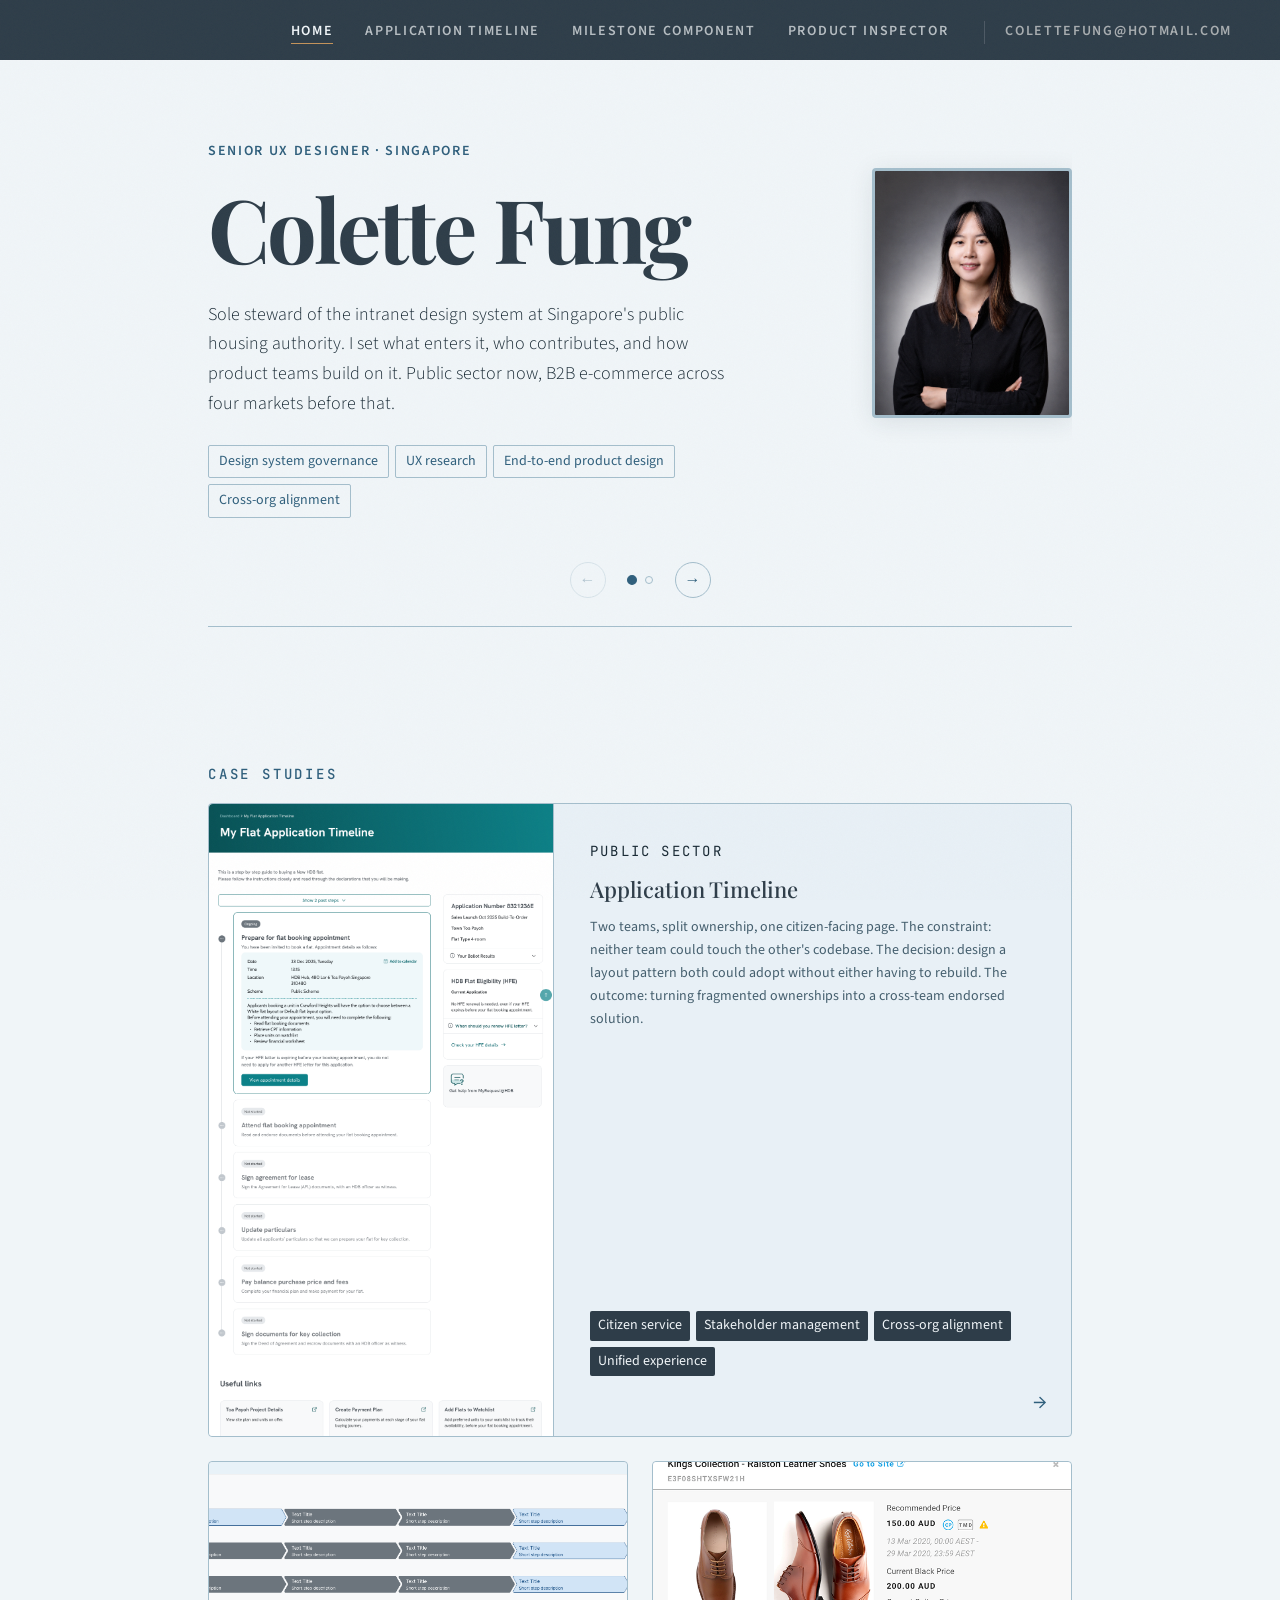
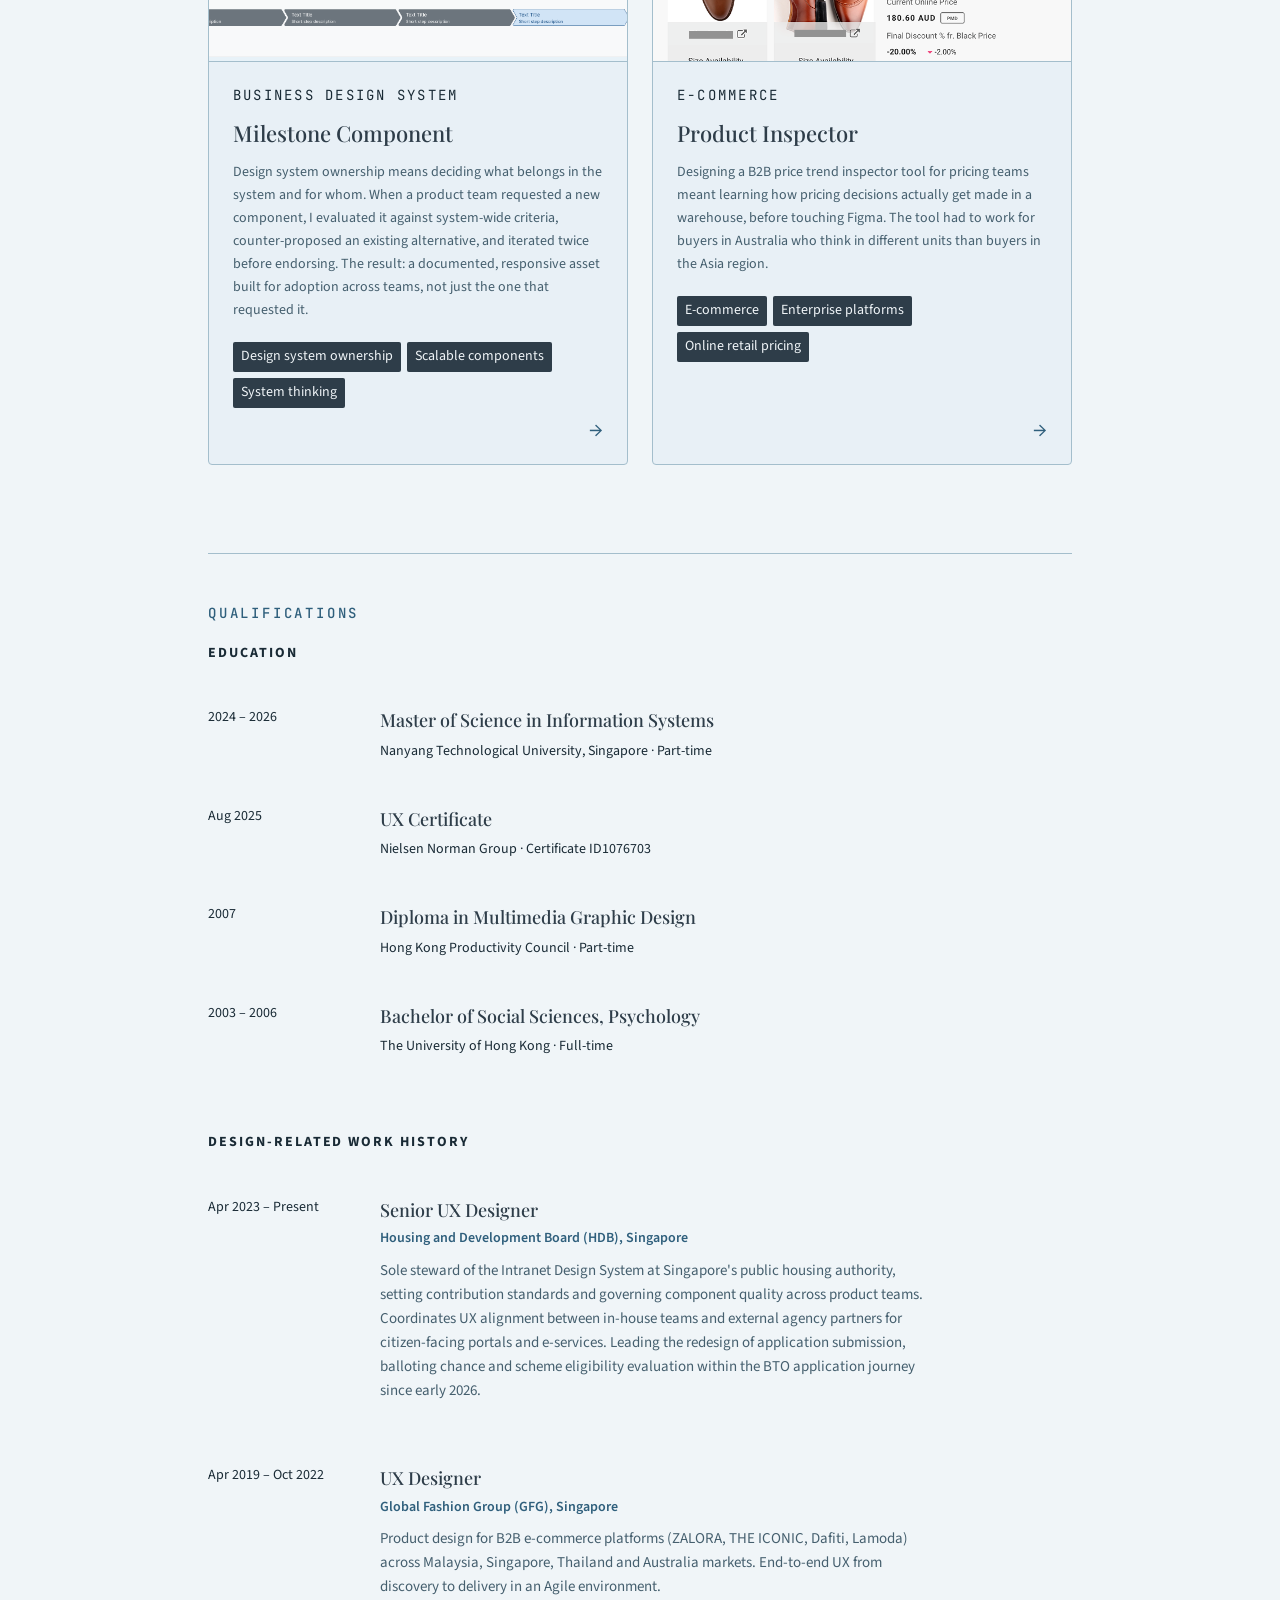
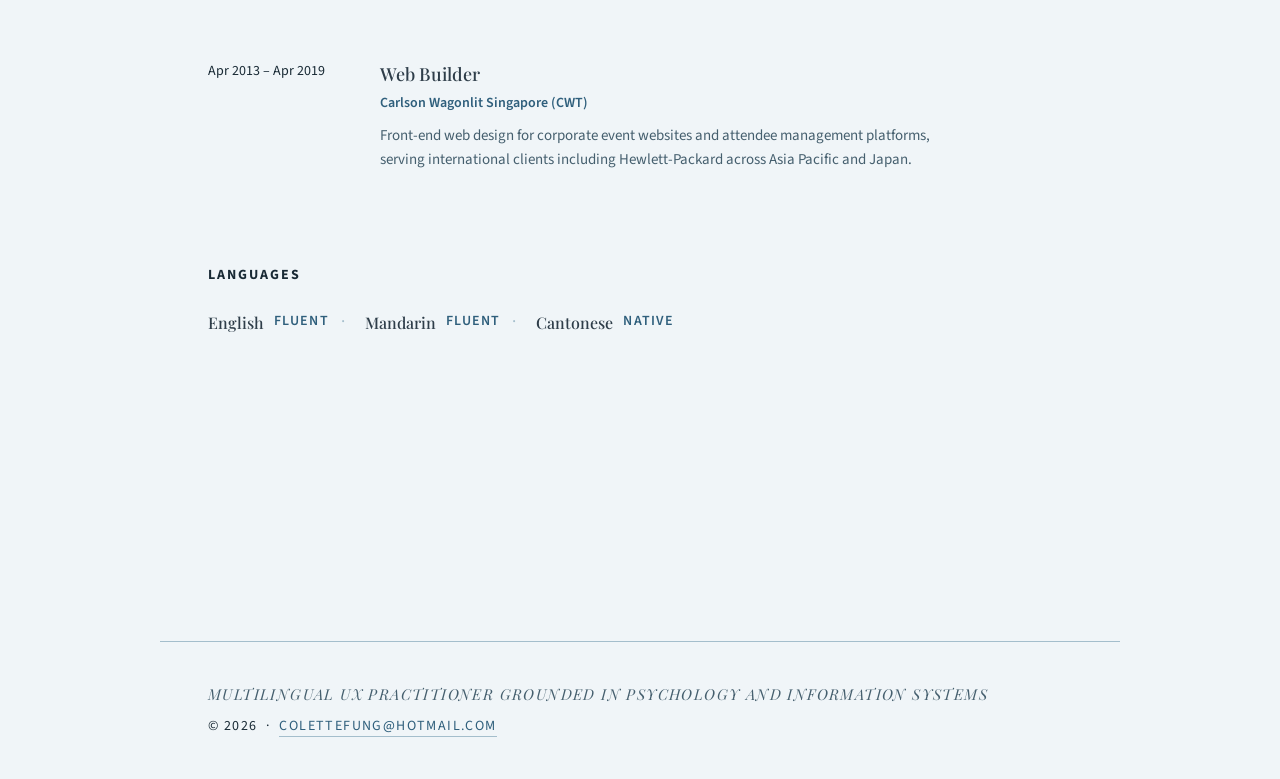
==== commit 3d4af1a5: "Add files via upload" ====
--- a/index.html
+++ b/index.html
@@ -197,45 +197,37 @@
 
       <div class="qual-block">
         <p class="qual-block-title">Design-related Work History</p>
-        <ul class="work-list work-list--accordion">
+        <!-- Work history is always visible. The accordion that used to wrap these
+             descriptions collapsed them to zero height, which hid them from
+             browser find-in-page and cost a click to read the most important
+             paragraph on the page. Three short entries do not need the mechanism. -->
+        <ul class="work-list">
           <li class="work-item">
-            <button type="button" class="work-toggle" aria-expanded="false" aria-controls="work-panel-1" id="work-toggle-1">
+            <div class="work-row">
               <span class="work-period">Apr 2023 – Present</span>
-              <span class="work-summary">
+              <div class="work-summary">
                 <span class="work-title">Senior UX Designer</span>
                 <span class="work-company">Housing and Development Board (HDB), Singapore</span>
-              </span>
-            </button>
-            <div class="work-panel" id="work-panel-1" role="region" aria-labelledby="work-toggle-1" aria-hidden="true">
-              <div class="work-panel-inner">
                 <p class="work-desc">Sole steward of the Intranet Design System at Singapore's public housing authority, setting contribution standards and governing component quality across product teams. Coordinates UX alignment between in-house teams and external agency partners for citizen-facing portals and e-services. Leading the redesign of application submission, balloting chance and scheme eligibility evaluation within the BTO application journey since early 2026.</p>
               </div>
             </div>
           </li>
           <li class="work-item">
-            <button type="button" class="work-toggle" aria-expanded="false" aria-controls="work-panel-2" id="work-toggle-2">
+            <div class="work-row">
               <span class="work-period">Apr 2019 – Oct 2022</span>
-              <span class="work-summary">
+              <div class="work-summary">
                 <span class="work-title">UX Designer</span>
                 <span class="work-company">Global Fashion Group (GFG), Singapore</span>
-              </span>
-            </button>
-            <div class="work-panel" id="work-panel-2" role="region" aria-labelledby="work-toggle-2" aria-hidden="true">
-              <div class="work-panel-inner">
                 <p class="work-desc">Product design for B2B e-commerce platforms (ZALORA, THE ICONIC, Dafiti, Lamoda) across Malaysia, Singapore, Thailand and Australia markets. End-to-end UX from discovery to delivery in an Agile environment.</p>
               </div>
             </div>
           </li>
           <li class="work-item">
-            <button type="button" class="work-toggle" aria-expanded="false" aria-controls="work-panel-3" id="work-toggle-3">
+            <div class="work-row">
               <span class="work-period">Apr 2013 – Apr 2019</span>
-              <span class="work-summary">
+              <div class="work-summary">
                 <span class="work-title">Web Builder</span>
                 <span class="work-company">Carlson Wagonlit Singapore (CWT)</span>
-              </span>
-            </button>
-            <div class="work-panel" id="work-panel-3" role="region" aria-labelledby="work-toggle-3" aria-hidden="true">
-              <div class="work-panel-inner">
                 <p class="work-desc">Front-end web design for corporate event websites and attendee management platforms, serving international clients including Hewlett-Packard across Asia Pacific and Japan.</p>
               </div>
             </div>
@@ -352,24 +344,6 @@
         document.fonts.ready.then(setHeight);
       }
       update();
-    })();
-  </script>
-  <script>
-    /* WORK HISTORY ACCORDION — collapsed rows show only period / title /
-       company; clicking (or Enter/Space on) a row reveals its description. */
-    (function () {
-      var toggles = document.querySelectorAll('.work-toggle');
-      toggles.forEach(function (btn) {
-        var item = btn.closest('.work-item');
-        var panel = document.getElementById(btn.getAttribute('aria-controls'));
-        if (!item || !panel) return;
-        btn.addEventListener('click', function () {
-          var willOpen = btn.getAttribute('aria-expanded') !== 'true';
-          btn.setAttribute('aria-expanded', String(willOpen));
-          panel.setAttribute('aria-hidden', String(!willOpen));
-          item.classList.toggle('is-open', willOpen);
-        });
-      });
     })();
   </script>
   <script>
--- a/styles.css
+++ b/styles.css
@@ -745,18 +745,18 @@
   color: var(--teal);
 }
 
-/* --- Work History — borderless accordion ---
-   Collapsed: only period / title / company show (the .work-toggle row).
-   Expanded: reveals .work-desc via a grid-template-rows 0fr -> 1fr animation
-   (no JS height measuring needed). No dividing borders between rows; a
-   hover/focus tint on the row itself signals it's interactive instead.
+/* --- Work History — always-visible two-column rows ---
+   Was a click-to-expand accordion. The collapsed state hid each description
+   at zero height, which kept it out of browser find-in-page results and put
+   the strongest paragraph on the page behind a click. With three short
+   entries the mechanism cost more than it saved, so every row now renders
+   period on the left, title / company / description on the right.
    ---------------------------------------------------------- */
 .work-list { list-style: none; }
 
 .work-item { border-radius: 4px; }
 
-.work-toggle {
-  all: unset;
+.work-row {
   display: grid;
   grid-template-columns: 140px 1fr;
   align-items: start;
@@ -766,15 +766,6 @@
   padding: 20px 12px;
   margin: 0 -12px;
   border-radius: 4px;
-  cursor: pointer;
-  transition: background 0.2s ease;
-}
-
-.work-toggle:hover { background: var(--paper-warm); }
-
-.work-toggle:focus-visible {
-  outline: 2px solid var(--accent);
-  outline-offset: 2px;
 }
 
 .work-period {
@@ -801,21 +792,6 @@
   font-size: 14px;
   font-weight: 600;
   color: var(--accent-text);
-}
-
-/* Panel: height-animated via grid-template-rows, no JS measuring */
-.work-panel {
-  display: grid;
-  grid-template-rows: 0fr;
-  transition: grid-template-rows 0.3s ease;
-}
-
-.work-item.is-open .work-panel { grid-template-rows: 1fr; }
-
-.work-panel-inner {
-  overflow: hidden;
-  padding-left: 172px;   /* aligns under the title/company column (140px + 32px gap) */
-  padding-right: 32px;
 }
 
 .work-desc {
@@ -823,7 +799,7 @@
   color: var(--gray-dark);
   line-height: 1.6;
   max-width: 560px;
-  padding: 2px 0 20px;
+  padding: 8px 0 0;
 }
 
 .lang-list {
@@ -910,12 +886,11 @@
   .edu-item { grid-template-columns: 1fr; gap: 4px; }
   .edu-year { padding-top: 0; }
 
-  .work-toggle {
+  .work-row {
     grid-template-columns: 1fr;
     padding: 16px 12px;
   }
   .work-period { padding-top: 0; margin-bottom: 4px; }
-  .work-panel-inner { padding-left: 12px; padding-right: 12px; }
 
   .site-footer { padding: 32px 24px; flex-direction: column; gap: 12px; }
 }
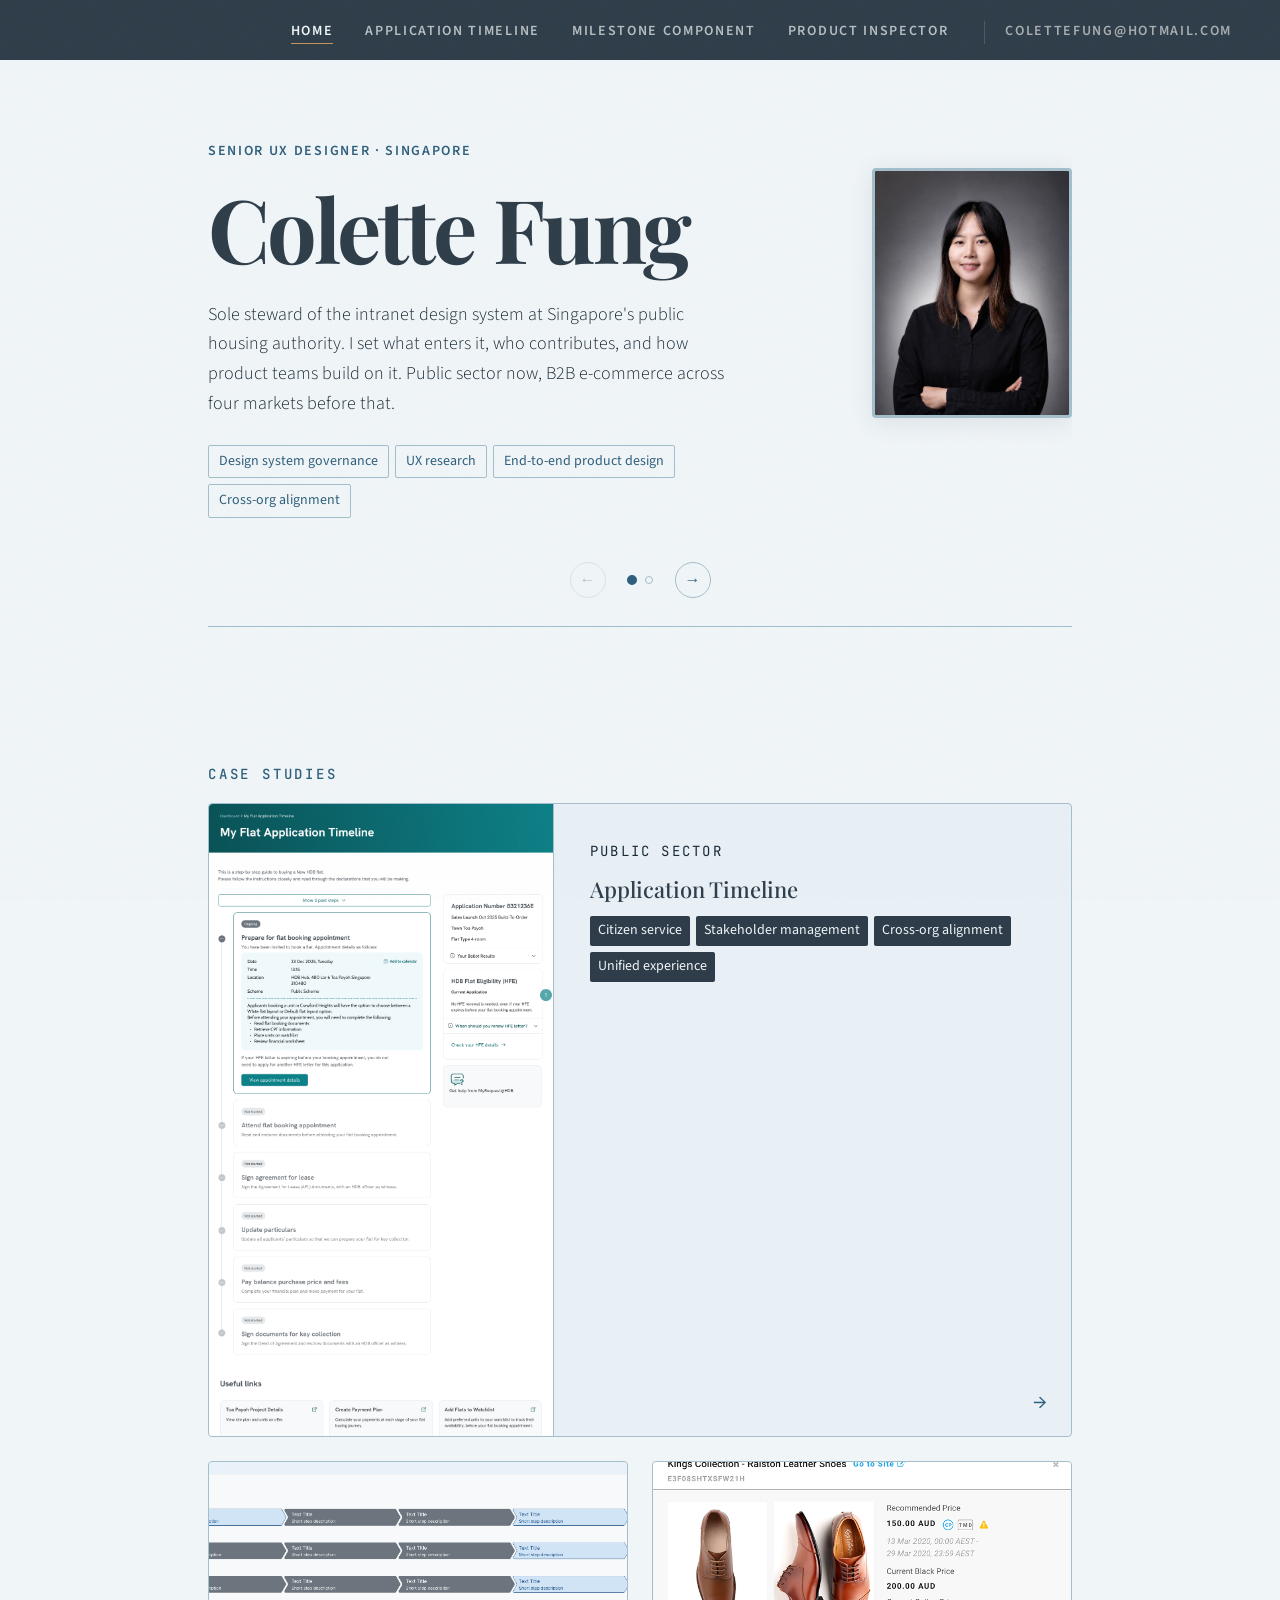
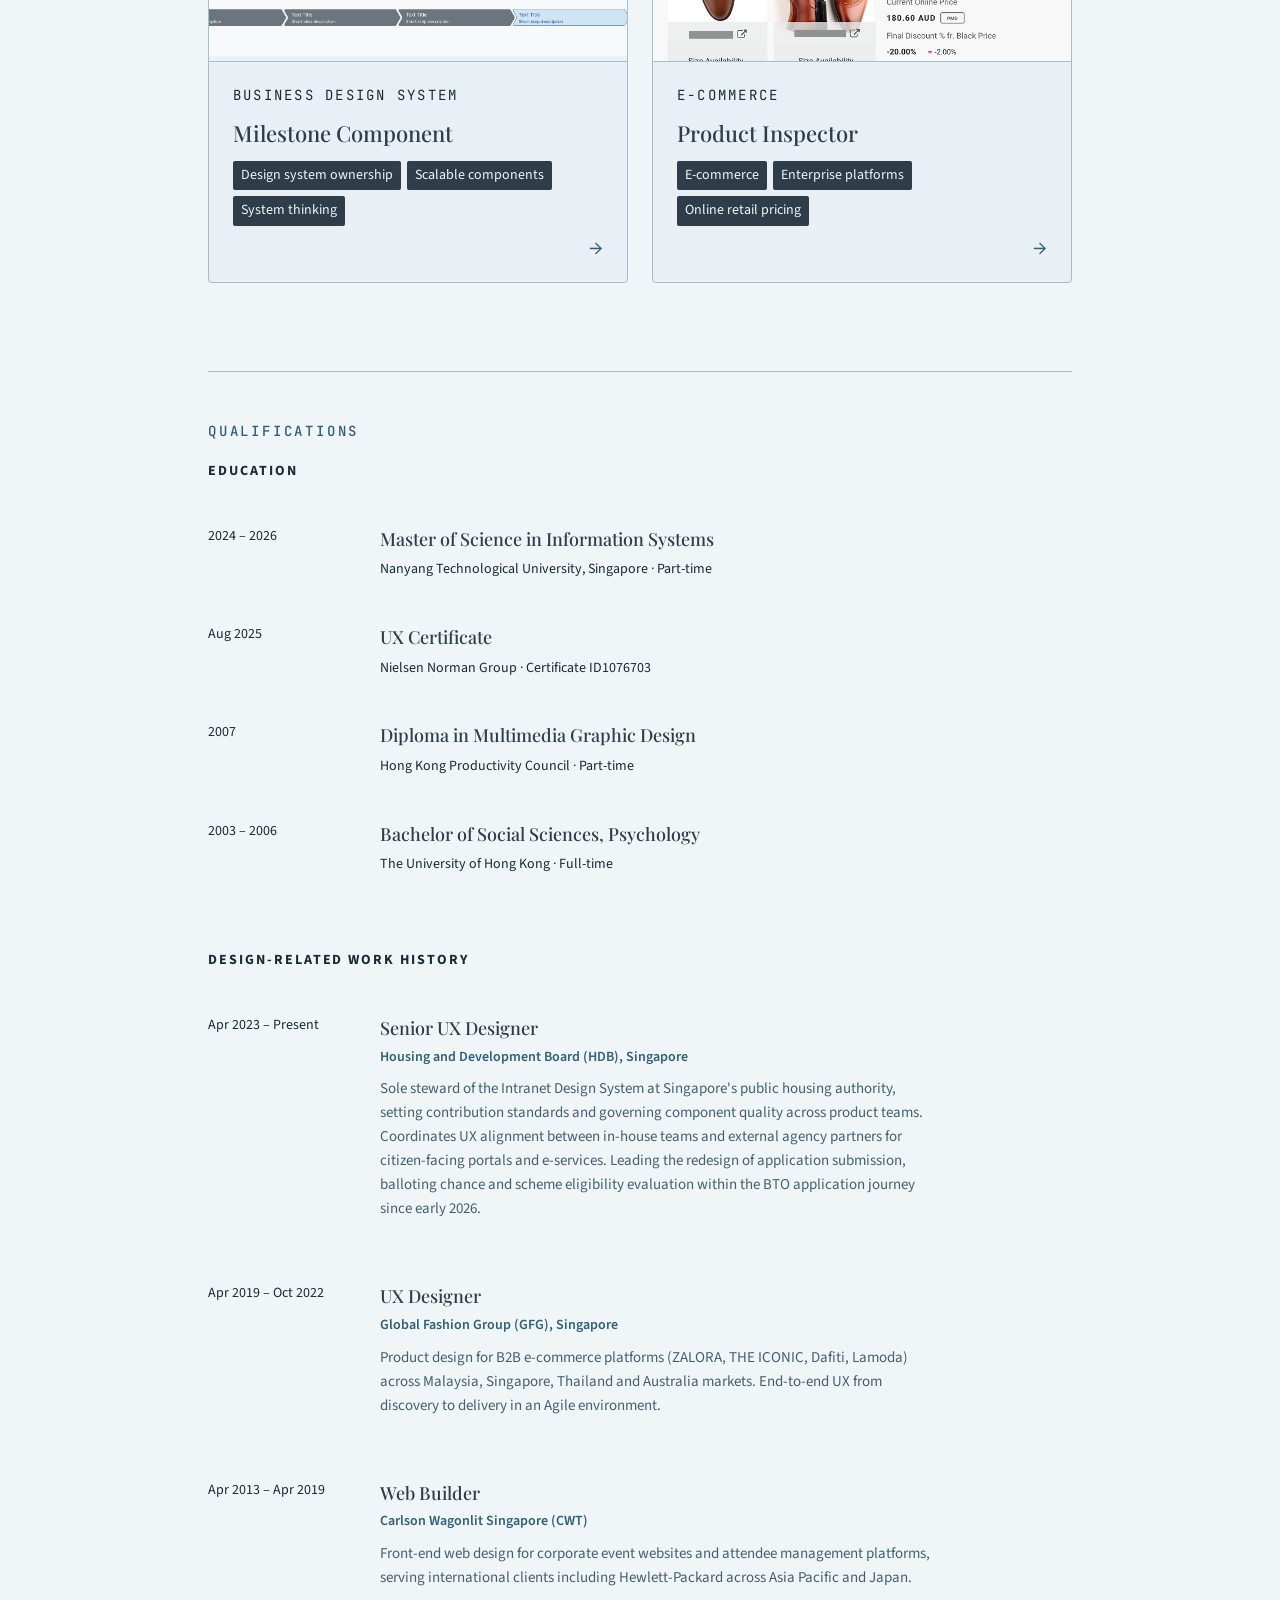
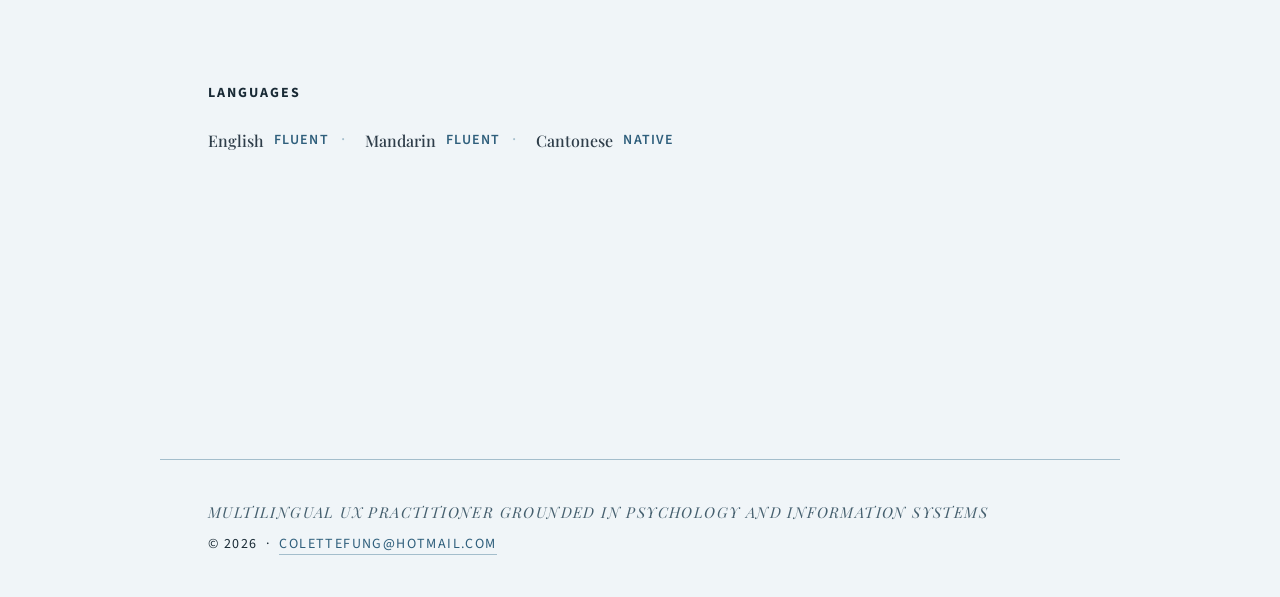
==== commit 82d3466b: "Add files via upload removed case study descriptions; retitled the self-intro" ====
--- a/index.html
+++ b/index.html
@@ -64,9 +64,9 @@
           </div>
 
           <!-- SLIDE 2: About Me — unchanged copy, now page 2 of the carousel -->
-          <div class="hero-carousel-slide" id="heroSlide-1" role="group" aria-roledescription="slide" aria-label="2 of 2: Curiosity as a career strategy" aria-hidden="true">
+          <div class="hero-carousel-slide" id="heroSlide-1" role="group" aria-roledescription="slide" aria-label="2 of 2: From people to systems" aria-hidden="true">
             <div class="section about-slide" id="about">
-              <h2>Curiosity as a career strategy</h2>
+              <h2>From people to systems</h2>
               <div class="about-prose">
                 <p>I am a curious learner at heart, and that curiosity has shaped the way I have built my career. My bachelor's degree in Psychology gave me a strong foundation in research methods and understanding human behaviour, which has translated naturally into UX research throughout my work.</p>
                 <p>As AI continues to reshape our field, I felt the pull to look beyond design and went back to the classroom. I recently completed my Master of Science in Information Systems at Nanyang Technological University, pursued part-time alongside my full-time design role.</p>
@@ -84,7 +84,7 @@
         <button type="button" class="hero-carousel-arrow hero-carousel-prev" aria-label="Previous slide" disabled>&larr;</button>
         <div class="hero-carousel-dots" role="tablist" aria-label="Choose slide">
           <button type="button" class="hero-carousel-dot is-active" role="tab" aria-selected="true" aria-controls="heroSlide-0" data-slide="0" aria-label="Slide 1 of 2: Introduction"></button>
-          <button type="button" class="hero-carousel-dot" role="tab" aria-selected="false" aria-controls="heroSlide-1" data-slide="1" aria-label="Slide 2 of 2: Curiosity as a career strategy"></button>
+          <button type="button" class="hero-carousel-dot" role="tab" aria-selected="false" aria-controls="heroSlide-1" data-slide="1" aria-label="Slide 2 of 2: From people to systems"></button>
         </div>
         <button type="button" class="hero-carousel-arrow hero-carousel-next" aria-label="Next slide">&rarr;</button>
       </div>
@@ -109,7 +109,6 @@
           <div class="cs-card-content">
             <div class="cs-card-eyebrow">Public Sector</div>
             <div class="cs-card-title">Application Timeline</div>
-            <p class="cs-card-desc">Two teams, split ownership, one citizen-facing page. The constraint: neither team could touch the other's codebase. The decision: design a layout pattern both could adopt without either having to rebuild. The outcome: turning fragmented ownerships into a cross-team endorsed solution.</p>
             <div class="cs-tags">
               <span class="cs-tag">Citizen service</span>
               <span class="cs-tag">Stakeholder management</span>
@@ -127,7 +126,6 @@
           </div>
           <div class="cs-card-eyebrow">Business Design System</div>
           <div class="cs-card-title">Milestone Component</div>
-          <p class="cs-card-desc">Design system ownership means deciding what belongs in the system and for whom. When a product team requested a new component, I evaluated it against system-wide criteria, counter-proposed an existing alternative, and iterated twice before endorsing. The result: a documented, responsive asset built for adoption across teams, not just the one that requested it.</p>
           <div class="cs-tags">
             <span class="cs-tag">Design system ownership</span>
             <span class="cs-tag">Scalable components</span>
@@ -143,7 +141,6 @@
           </div>
           <div class="cs-card-eyebrow">E-commerce</div>
           <div class="cs-card-title">Product Inspector</div>
-          <p class="cs-card-desc">Designing a B2B price trend inspector tool for pricing teams meant learning how pricing decisions actually get made in a warehouse, before touching Figma. The tool had to work for buyers in Australia who think in different units than buyers in the Asia region.</p>
           <div class="cs-tags">
             <span class="cs-tag">E-commerce</span>
             <span class="cs-tag">Enterprise platforms</span>
@@ -265,7 +262,7 @@
 
   <script>document.getElementById('yr').textContent = new Date().getFullYear();</script>
   <script>
-    /* HERO CAROUSEL — slide 1 (intro) / slide 2 (About: "Curiosity as a career strategy")
+    /* HERO CAROUSEL — slide 1 (intro) / slide 2 (About: "From people to systems")
        Arrow buttons, dots, swipe, and arrow-key navigation all route through goTo(). */
     (function () {
       var carousel = document.querySelector('.hero-carousel');
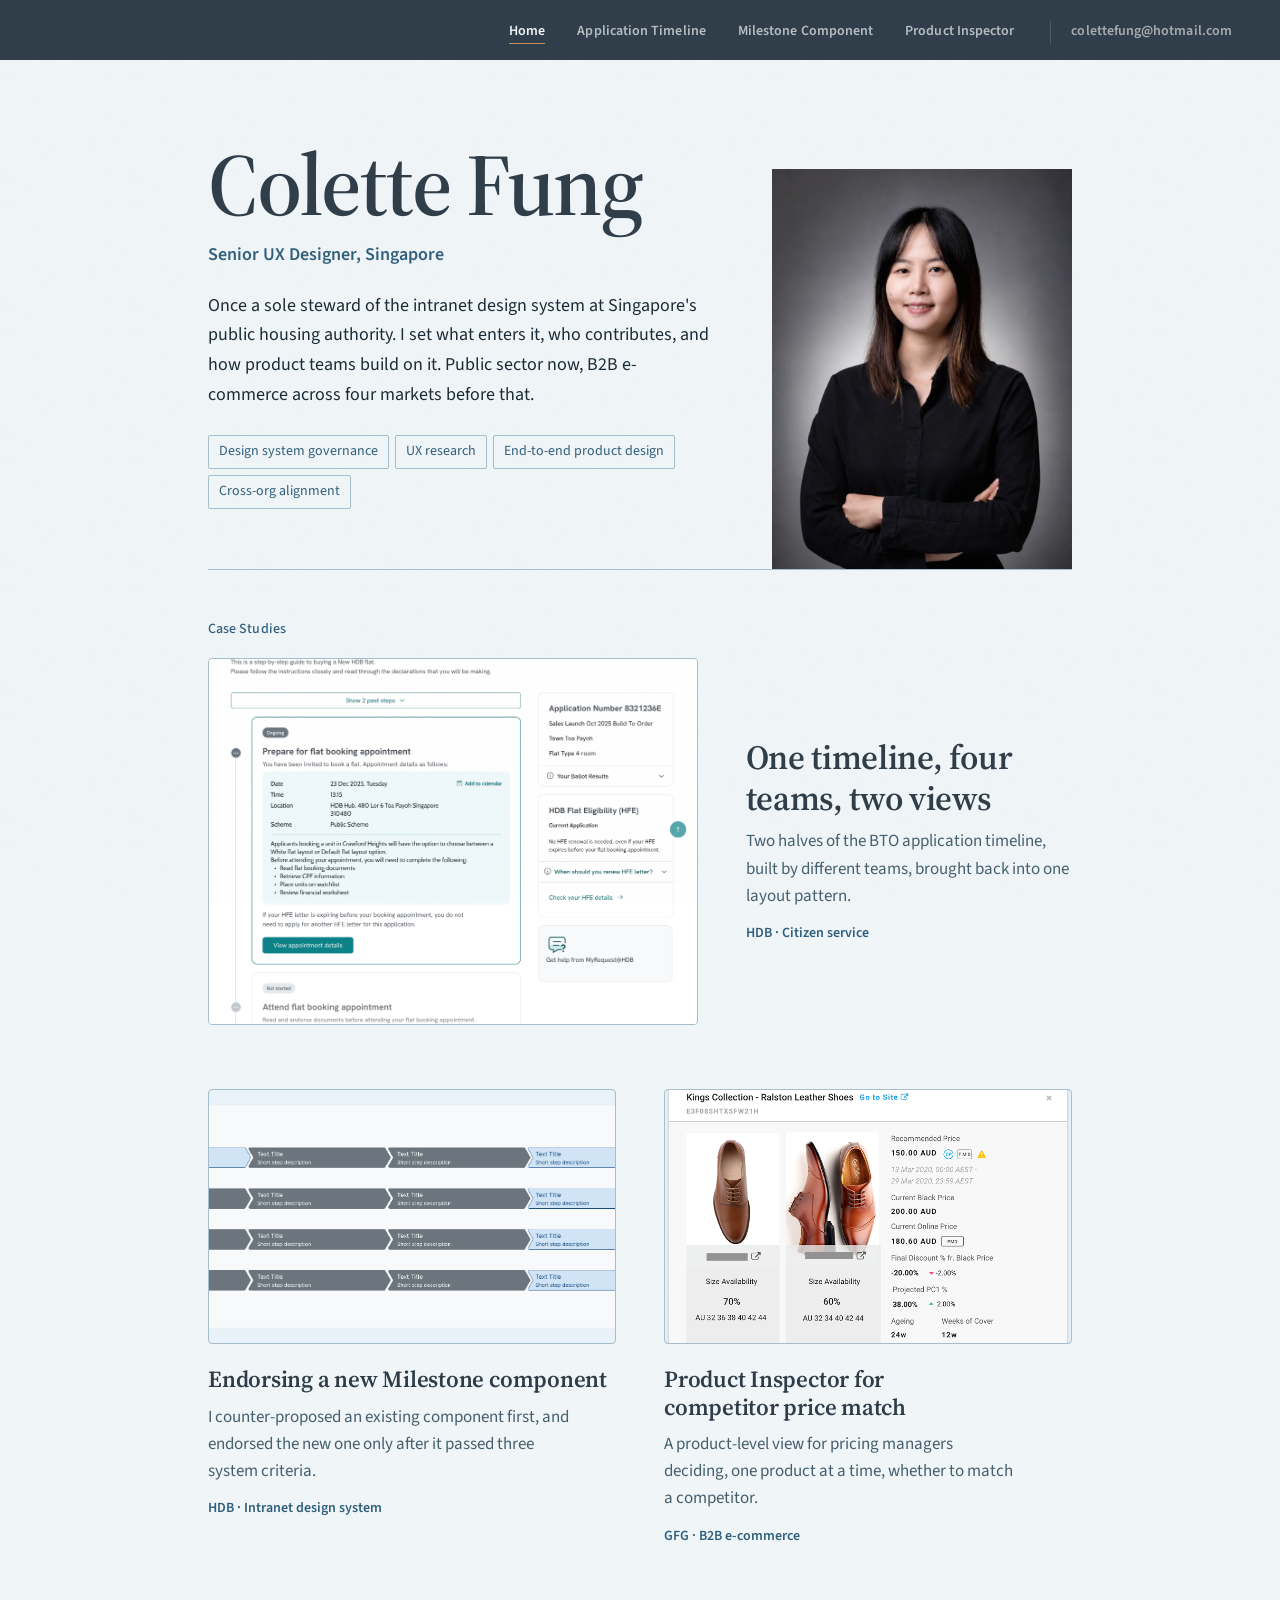
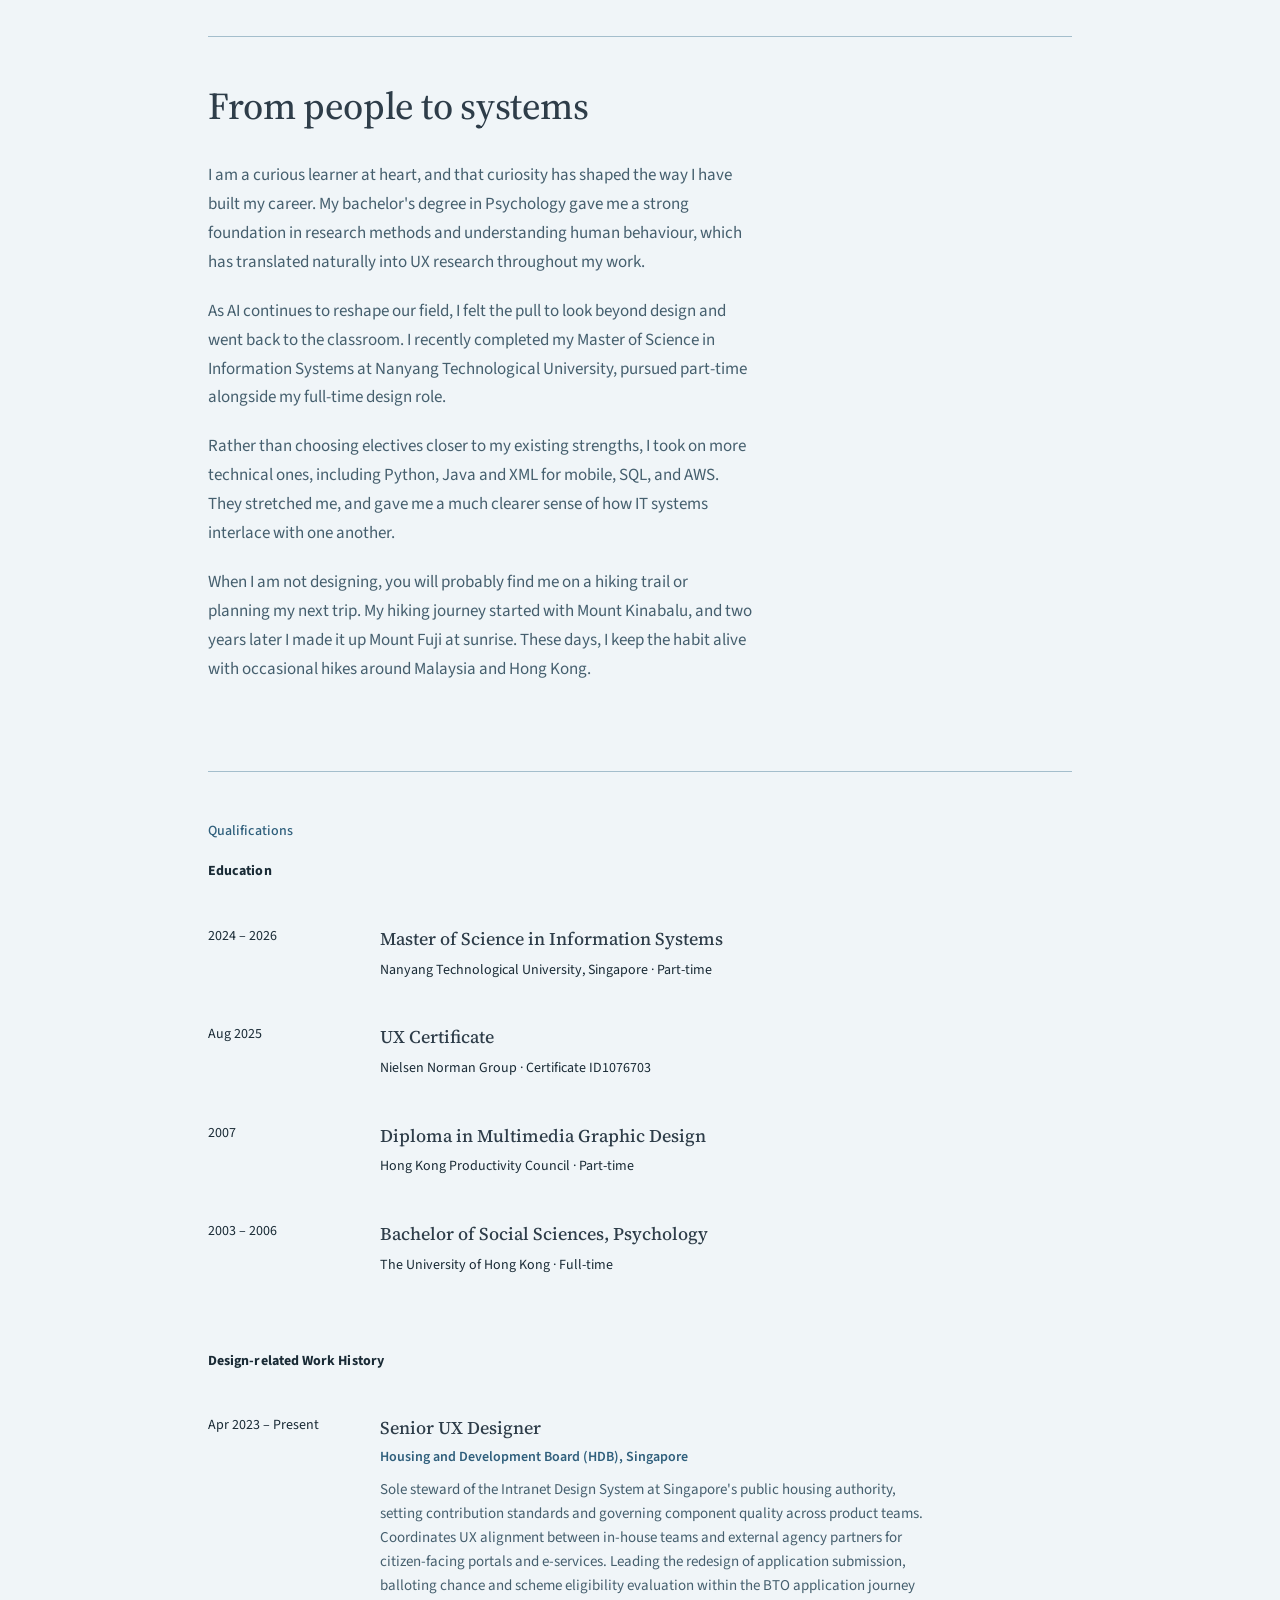
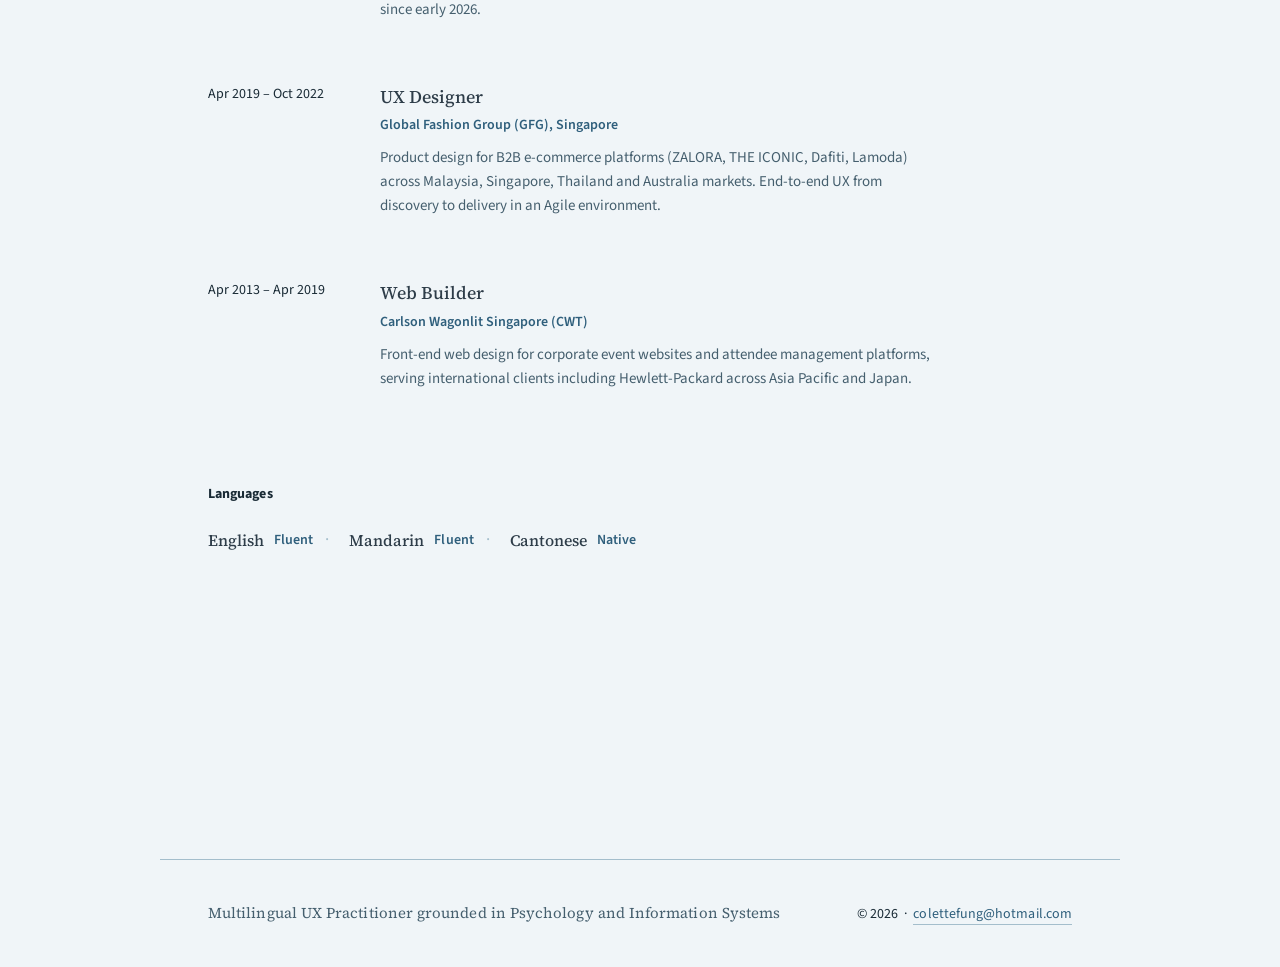
==== commit c71cd579: "Add files via upload" ====
--- a/index.html
+++ b/index.html
@@ -5,10 +5,10 @@
   <meta name="viewport" content="width=device-width, initial-scale=1.0" />
   <meta name="robots" content="noindex, nofollow">
   <title>Colette Fung, Senior UX Designer based in Singapore</title>
-  <meta name="description" content="Colette Fung, Senior UX Designer in Singapore. Sole steward of the intranet design system at Singapore's public housing authority." />
+  <meta name="description" content="Colette Fung, Senior UX Designer in Singapore. Once a sole steward of the intranet design system at Singapore's public housing authority." />
   <link rel="preconnect" href="https://fonts.googleapis.com">
   <link rel="preconnect" href="https://fonts.gstatic.com" crossorigin>
-  <link href="https://fonts.googleapis.com/css2?family=Playfair+Display:ital,wght@0,400;0,500;0,700;1,400&family=Source+Sans+3:wght@300;400;600;700&family=JetBrains+Mono:wght@400;500&display=swap" rel="stylesheet">
+  <link href="https://fonts.googleapis.com/css2?family=Source+Serif+4:opsz,wght@8..60,400..700&family=Source+Sans+3:ital,wght@0,400..700;1,400&display=swap" rel="stylesheet">
   <link rel="stylesheet" href="styles.css">
 </head>
 <body>
@@ -31,124 +31,73 @@
 
   <main>
 
-    <!-- HERO CAROUSEL
-         Slide 1: Hero intro (name, subtitle, portrait) — unchanged content
-         Slide 2: former standalone "About" section — now opt-in, reached by
-                  clicking/swiping to page 2, instead of competing with the
-                  hero for a hirer's first-15-seconds scan.
-         · h1 is now much larger and flush-left (CSS handles scale)
-         · Portrait offset downward via CSS margin-top to create visual tension
-         · Subtitle rewritten: personal moment opener instead of career summary
-         · Removed hero-tagline (subtitle carries the full intro now)
-    -->
-    <section class="hero-carousel" aria-roledescription="carousel" aria-label="Introduction">
-      <div class="hero-carousel-viewport" id="heroCarouselViewport">
-        <div class="hero-carousel-track" id="heroCarouselTrack">
-
-          <!-- SLIDE 1: Hero -->
-          <div class="hero-carousel-slide" id="heroSlide-0" role="group" aria-roledescription="slide" aria-label="1 of 2: Introduction">
-            <div class="hero">
-              <div class="hero-text">
-                <p class="hero-eyebrow">Senior UX Designer &middot; Singapore</p>
-                <h1>Colette Fung</h1>
-                <p class="hero-subtitle">Sole steward of the intranet design system at Singapore's public housing authority. I set what enters it, who contributes, and how product teams build on it. Public sector now, B2B e-commerce across four markets before that.</p>
-                <ul class="cs-tags hero-capabilities" aria-label="Areas of practice">
-                  <li class="cs-tag">Design system governance</li>
-                  <li class="cs-tag">UX research</li>
-                  <li class="cs-tag">End-to-end product design</li>
-                  <li class="cs-tag">Cross-org alignment</li>
-                </ul>
-              </div>
-              <img src="portrait.png" alt="Colette Fung" class="portrait-img">
-            </div>
-          </div>
-
-          <!-- SLIDE 2: About Me — unchanged copy, now page 2 of the carousel -->
-          <div class="hero-carousel-slide" id="heroSlide-1" role="group" aria-roledescription="slide" aria-label="2 of 2: From people to systems" aria-hidden="true">
-            <div class="section about-slide" id="about">
-              <h2>From people to systems</h2>
-              <div class="about-prose">
-                <p>I am a curious learner at heart, and that curiosity has shaped the way I have built my career. My bachelor's degree in Psychology gave me a strong foundation in research methods and understanding human behaviour, which has translated naturally into UX research throughout my work.</p>
-                <p>As AI continues to reshape our field, I felt the pull to look beyond design and went back to the classroom. I recently completed my Master of Science in Information Systems at Nanyang Technological University, pursued part-time alongside my full-time design role.</p>
-                <p>Rather than choosing electives closer to my existing strengths, I took on more technical ones, including Python, Java and XML for mobile, SQL, and AWS. They stretched me, and gave me a much clearer sense of how IT systems interlace with one another.</p>
-                <p>When I am not designing, you will probably find me on a hiking trail or planning my next trip. My hiking journey started with Mount Kinabalu, and two years later I made it up Mount Fuji at sunrise. These days, I keep the habit alive with occasional hikes around Malaysia and Hong Kong.</p>
-              </div>
-            </div>
-          </div>
-
-        </div>
-      </div>
-
-      <!-- Carousel controls -->
-      <div class="hero-carousel-controls">
-        <button type="button" class="hero-carousel-arrow hero-carousel-prev" aria-label="Previous slide" disabled>&larr;</button>
-        <div class="hero-carousel-dots" role="tablist" aria-label="Choose slide">
-          <button type="button" class="hero-carousel-dot is-active" role="tab" aria-selected="true" aria-controls="heroSlide-0" data-slide="0" aria-label="Slide 1 of 2: Introduction"></button>
-          <button type="button" class="hero-carousel-dot" role="tab" aria-selected="false" aria-controls="heroSlide-1" data-slide="1" aria-label="Slide 2 of 2: From people to systems"></button>
-        </div>
-        <button type="button" class="hero-carousel-arrow hero-carousel-next" aria-label="Next slide">&rarr;</button>
+    <div class="hero">
+      <div class="hero-text">
+        <h1>Colette Fung</h1>
+        <p class="hero-role">Senior UX Designer, Singapore</p>
+        <p class="hero-subtitle">Once a sole steward of the intranet design system at Singapore's public housing authority. I set what enters it, who contributes, and how product teams build on it. Public sector now, B2B e-commerce across four markets before that.</p>
+        <ul class="cs-tags hero-capabilities" aria-label="Areas of practice">
+          <li class="cs-tag">Design system governance</li>
+          <li class="cs-tag">UX research</li>
+          <li class="cs-tag">End-to-end product design</li>
+          <li class="cs-tag">Cross-org alignment</li>
+        </ul>
+      </div>
+      <picture class="portrait">
+        <source srcset="portrait.webp" type="image/webp">
+        <img src="portrait.png" alt="Colette Fung" class="portrait-img" width="1023" height="1537">
+      </picture>
+    </div>
+
+    <!-- CASE STUDIES: Timeline leads full width, the other two pair below -->
+    <section class="section" id="work">
+      <h2 class="section-label">Case Studies</h2>
+      <div class="cs-list">
+
+        <a href="casestudy/HDB-timeline/timeline-case-study.html" class="cs-entry cs-entry--lead">
+          <div class="cs-entry-media">
+            <img src="casestudy/HDB-timeline/final-design-desktop.png" alt="Final design of the BTO application timeline page" style="object-position: center 18%;">
+          </div>
+          <div class="cs-entry-text">
+            <h3 class="cs-entry-title">One timeline, four teams, two views</h3>
+            <p class="cs-entry-line">Two halves of the BTO application timeline, built by different teams, brought back into one layout pattern.</p>
+            <p class="cs-entry-context">HDB &middot; Citizen service</p>
+          </div>
+        </a>
+
+        <a href="casestudy/DesignSystem-Milestone/milestone-component-case-study.html" class="cs-entry">
+          <div class="cs-entry-media">
+            <img src="casestudy/DesignSystem-Milestone/images/final_component_scroller.png" alt="Final Milestone component in the intranet design system" style="object-position: center 12%;">
+          </div>
+          <div class="cs-entry-text">
+            <h3 class="cs-entry-title">Endorsing a new Milestone component</h3>
+            <p class="cs-entry-line">I counter-proposed an existing component first, and endorsed the new one only after it passed three system criteria.</p>
+            <p class="cs-entry-context">HDB &middot; Intranet design system</p>
+          </div>
+        </a>
+
+        <a href="casestudy/GFG-productInspector/product-inspector-case-study.html" class="cs-entry">
+          <div class="cs-entry-media">
+            <img src="casestudy/GFG-productInspector/images/final_design.png" alt="Final Product Inspector design showing competitor price suggestions" style="object-position: center 10%;">
+          </div>
+          <div class="cs-entry-text">
+            <h3 class="cs-entry-title">Product Inspector for competitor price match</h3>
+            <p class="cs-entry-line">A product-level view for pricing managers deciding, one product at a time, whether to match a competitor.</p>
+            <p class="cs-entry-context">GFG &middot; B2B e-commerce</p>
+          </div>
+        </a>
+
       </div>
     </section>
 
-    <!-- CASE STUDIES
-         Changes vs. original:
-         · Grid is now 2-column (was 3-column)
-         · First card gets class cs-card--featured and a cs-card-content wrapper
-           so it can display as a full-width horizontal card (image left, content right)
-         · Cards 2 & 3 are unchanged structurally but benefit from the 2-col layout
-    -->
-    <section class="section" id="work">
-      <p class="section-label">Case Studies</p>
-      <div class="cs-grid">
-
-        <!-- CARD 1: Featured — full-width horizontal layout -->
-        <a href="casestudy/HDB-timeline/timeline-case-study.html" class="cs-card cs-card--featured">
-          <div class="cs-card-thumb">
-            <img src="casestudy/HDB-timeline/final-design-desktop.png" alt="Application Timeline final design" style="object-position: center 18%;">
-          </div>
-          <div class="cs-card-content">
-            <div class="cs-card-eyebrow">Public Sector</div>
-            <div class="cs-card-title">Application Timeline</div>
-            <div class="cs-tags">
-              <span class="cs-tag">Citizen service</span>
-              <span class="cs-tag">Stakeholder management</span>
-              <span class="cs-tag">Cross-org alignment</span>
-              <span class="cs-tag">Unified experience</span>
-            </div>
-            <div class="cs-card-arrow">&rarr;</div>
-          </div>
-        </a>
-
-        <!-- CARD 2 -->
-        <a href="casestudy/DesignSystem-Milestone/milestone-component-case-study.html" class="cs-card">
-          <div class="cs-card-thumb">
-            <img src="casestudy/DesignSystem-Milestone/images/final_component_scroller.png" alt="Milestone Component final design" style="object-position: center 12%;">
-          </div>
-          <div class="cs-card-eyebrow">Business Design System</div>
-          <div class="cs-card-title">Milestone Component</div>
-          <div class="cs-tags">
-            <span class="cs-tag">Design system ownership</span>
-            <span class="cs-tag">Scalable components</span>
-            <span class="cs-tag">System thinking</span>
-          </div>
-          <div class="cs-card-arrow">&rarr;</div>
-        </a>
-
-        <!-- CARD 3 -->
-        <a href="casestudy/GFG-productInspector/product-inspector-case-study.html" class="cs-card">
-          <div class="cs-card-thumb">
-            <img src="casestudy/GFG-productInspector/images/final_design.png" alt="Product Inspector final design" style="object-position: center 10%;">
-          </div>
-          <div class="cs-card-eyebrow">E-commerce</div>
-          <div class="cs-card-title">Product Inspector</div>
-          <div class="cs-tags">
-            <span class="cs-tag">E-commerce</span>
-            <span class="cs-tag">Enterprise platforms</span>
-            <span class="cs-tag">Online retail pricing</span>
-          </div>
-          <div class="cs-card-arrow">&rarr;</div>
-        </a>
-
+    <!-- ABOUT — permanent section (was slide 2 of the hero carousel) -->
+    <section class="section" id="about">
+      <h2>From people to systems</h2>
+      <div class="about-prose">
+        <p>I am a curious learner at heart, and that curiosity has shaped the way I have built my career. My bachelor's degree in Psychology gave me a strong foundation in research methods and understanding human behaviour, which has translated naturally into UX research throughout my work.</p>
+        <p>As AI continues to reshape our field, I felt the pull to look beyond design and went back to the classroom. I recently completed my Master of Science in Information Systems at Nanyang Technological University, pursued part-time alongside my full-time design role.</p>
+        <p>Rather than choosing electives closer to my existing strengths, I took on more technical ones, including Python, Java and XML for mobile, SQL, and AWS. They stretched me, and gave me a much clearer sense of how IT systems interlace with one another.</p>
+        <p>When I am not designing, you will probably find me on a hiking trail or planning my next trip. My hiking journey started with Mount Kinabalu, and two years later I made it up Mount Fuji at sunrise. These days, I keep the habit alive with occasional hikes around Malaysia and Hong Kong.</p>
       </div>
     </section>
 
@@ -261,88 +210,6 @@
   </footer>
 
   <script>document.getElementById('yr').textContent = new Date().getFullYear();</script>
-  <script>
-    /* HERO CAROUSEL — slide 1 (intro) / slide 2 (About: "From people to systems")
-       Arrow buttons, dots, swipe, and arrow-key navigation all route through goTo(). */
-    (function () {
-      var carousel = document.querySelector('.hero-carousel');
-      if (!carousel) return;
-
-      var viewport = carousel.querySelector('.hero-carousel-viewport');
-      var track = carousel.querySelector('.hero-carousel-track');
-      var slides = Array.prototype.slice.call(carousel.querySelectorAll('.hero-carousel-slide'));
-      var dots = Array.prototype.slice.call(carousel.querySelectorAll('.hero-carousel-dot'));
-      var prevBtn = carousel.querySelector('.hero-carousel-prev');
-      var nextBtn = carousel.querySelector('.hero-carousel-next');
-      var index = 0;
-
-      function setHeight() {
-        // Slides hold very different amounts of copy (a two-line subtitle vs.
-        // five paragraphs), so the viewport height is set to match whichever
-        // slide is active rather than being fixed to the taller one.
-        viewport.style.height = slides[index].offsetHeight + 'px';
-      }
-
-      function update() {
-        track.style.transform = 'translateX(-' + (index * 100) + '%)';
-        slides.forEach(function (slide, i) {
-          var active = i === index;
-          slide.setAttribute('aria-hidden', active ? 'false' : 'true');
-          slide.querySelectorAll('a, button, input, textarea, select, [tabindex]').forEach(function (el) {
-            el.tabIndex = active ? 0 : -1;
-          });
-        });
-        dots.forEach(function (dot, i) {
-          dot.classList.toggle('is-active', i === index);
-          dot.setAttribute('aria-selected', i === index ? 'true' : 'false');
-        });
-        prevBtn.disabled = index === 0;
-        nextBtn.disabled = index === slides.length - 1;
-        setHeight();
-      }
-
-      function goTo(i) {
-        index = Math.max(0, Math.min(slides.length - 1, i));
-        update();
-      }
-
-      prevBtn.addEventListener('click', function () { goTo(index - 1); });
-      nextBtn.addEventListener('click', function () { goTo(index + 1); });
-      dots.forEach(function (dot, i) {
-        dot.addEventListener('click', function () { goTo(i); });
-      });
-
-      carousel.addEventListener('keydown', function (e) {
-        if (e.key === 'ArrowRight') { goTo(index + 1); }
-        if (e.key === 'ArrowLeft') { goTo(index - 1); }
-      });
-
-      // Touch swipe (mobile)
-      var touchStartX = null;
-      viewport.addEventListener('touchstart', function (e) {
-        touchStartX = e.touches[0].clientX;
-      }, { passive: true });
-      viewport.addEventListener('touchend', function (e) {
-        if (touchStartX === null) return;
-        var dx = e.changedTouches[0].clientX - touchStartX;
-        if (Math.abs(dx) > 40) {
-          goTo(dx < 0 ? index + 1 : index - 1);
-        }
-        touchStartX = null;
-      }, { passive: true });
-
-      window.addEventListener('resize', setHeight);
-      // Web fonts (Playfair Display / Source Sans) can finish loading after
-      // this script runs and reflow the slide text, so re-measure once
-      // they're ready instead of leaving the viewport stuck at an early,
-      // too-short height.
-      window.addEventListener('load', setHeight);
-      if (document.fonts && document.fonts.ready) {
-        document.fonts.ready.then(setHeight);
-      }
-      update();
-    })();
-  </script>
   <script>
     (function () {
       var nav = document.querySelector('.portfolio-nav');
--- a/styles.css
+++ b/styles.css
@@ -1,19 +1,13 @@
 /* ============================================================
-   styles-preview.css — PREVIEW FORK
-   Applying consolidated recommendations:
-   · Hero: bigger h1, flush-left, portrait offset (asymmetric)
-   · Cards: 2-col grid, first card full-width horizontal layout
-   · Nav: slide-in underline hover animation
-   · Grain texture overlay on body
-   · Footer personal sign-off (handled in HTML)
-   Everything else unchanged from styles.css
+   styles.css — shared by the homepage and all three case studies
+   Type: Source Serif 4 (headings) + Source Sans 3 (body, labels),
+   loaded from each page's <head>. Colours are tokens in section 2.
    ============================================================ */
 
 
 /* ============================================================
    1. GOOGLE FONTS
    ============================================================ */
-@import url('https://fonts.googleapis.com/css2?family=Playfair+Display:ital,wght@0,300;0,400;0,500;0,700;1,300;1,400&family=Source+Sans+3:wght@300;400;600;700&family=JetBrains+Mono:wght@400;500&display=swap');
 
 
 /* ============================================================
@@ -23,10 +17,13 @@
 :root {
   --ink:         #2E3D49;   /* primary text               9.6:1 on bg */
   --ink-soft:    #455f6e;   /* secondary text (body/desc) 5.8:1 on bg */
-  --ink-muted:   #5e7e94;   /* meta labels, small-caps — cooler blue    */
+  --ink-muted:   #4f6a7d;   /* meta labels — cooler blue, 4.9:1 on paper-warm */
   --paper:       #f0f5f8;   /* page background — misty sky */
   --paper-warm:  #e8f0f6;   /* card & section surfaces — pale flower blue */
-  --accent:      #c4935a;   /* primary accent — warm wheat/reed */
+  --accent:      #c4935a;   /* primary accent — warm wheat/reed; rules, borders, fills only */
+  --accent-display: #a5743b; /* wheat for large text (24px+)   3.7:1 on paper */
+  --accent-ink:  #875f30;   /* wheat for small text on light  5.1:1 on paper */
+  --accent-on-dark: #cfa678; /* wheat for text on navy ink      5.0:1 on ink */
   --accent-soft: #b4cfe0;   /* tag/pill backgrounds — pale nemophila */
   --rule:        #a4becc;   /* borders & dividers — blue-tinted */
   --highlight:   #e8f2f8;   /* faint hover surface — misty sky */
@@ -43,6 +40,11 @@
   --gray-dark:   var(--ink-soft);
   --border:      var(--rule);
 
+  --font-serif: 'Source Serif 4', Georgia, 'Times New Roman', serif;
+  --font-sans:  'Source Sans 3', system-ui, -apple-system, 'Segoe UI', sans-serif;
+
+  --measure: 68ch;   /* reading line length for body copy (about 65–75 characters) */
+
   --nav-h: 60px;
 }
 
@@ -56,7 +58,7 @@
 body {
   background: var(--paper);
   color: var(--ink);
-  font-family: 'Source Sans 3', sans-serif;
+  font-family: var(--font-sans);
   font-size: 17px;
   line-height: 1.7;
   font-weight: 400;
@@ -105,13 +107,12 @@
 /* Nav: small-caps with slide-in underline on hover */
 .nav-links a {
   position: relative;
-  font-family: 'Source Sans 3', sans-serif;
+  font-family: var(--font-sans);
   font-size: 14px;
   font-weight: 600;
   color: rgba(248,250,252,0.68);
   text-decoration: none;
-  letter-spacing: 0.12em;
-  text-transform: uppercase;
+  letter-spacing: 0.005em;
   transition: color 0.2s;
   white-space: nowrap;
   padding-bottom: 3px;
@@ -257,65 +258,82 @@
 }
 
 
-/* --- 5b. Hero — CHANGED ---
-   · Bigger name, flush-left
-   · align-items: flex-start so portrait top-aligns with the name
-   · Portrait is taller + nudged down to create visual tension
-   · More vertical breathing room
+/* --- 5b. Hero ---
+   Text left, photo right. The photo has no frame or shadow and sits
+   directly on the hero's bottom rule, so it reads as part of the page
+   rather than an avatar pinned to it. On phones it becomes a wide crop
+   above the name instead of shrinking to a thumbnail.
    ---------------------------------------------------------- */
 .hero {
-  display: flex;
-  align-items: flex-start;
+  display: grid;
+  grid-template-columns: minmax(0, 1fr) minmax(220px, 300px);
   gap: 56px;
-  padding: 80px 0 64px;
+  align-items: end;
+  padding: 80px 0 0;
   border-bottom: 1px solid var(--border);
 }
 
-.hero-text { flex: 1; min-width: 0; }
+.hero-text {
+  min-width: 0;
+  align-self: center;
+  padding-bottom: 56px;
+}
+
+.portrait {
+  display: block;
+  line-height: 0;
+}
 
 .portrait-img {
-  width: 200px;
-  height: 250px;           /* taller than square — portrait proportion */
-  border-radius: 4px;
+  display: block;
+  width: 100%;
+  height: auto;
+  aspect-ratio: 3 / 4;
   object-fit: cover;
-  object-position: center top;
-  display: block;
-  flex-shrink: 0;
-  border: 3px solid var(--border);
-  box-shadow: 0 4px 24px rgba(30,45,61,0.10);
-  margin-top: 28px;        /* offset downward — creates tension with the headline */
-}
-
-@media (max-width: 640px) {
-  .hero { flex-direction: column-reverse; gap: 28px; align-items: flex-start; padding: 48px 0 48px; }
-  .portrait-img { width: 88px; height: 110px; margin-top: 0; }
-}
-
-.hero-eyebrow {
-  font-family: 'Source Sans 3', sans-serif;
-  font-size: 14px;
+  object-position: center 18%;
+}
+
+@media (max-width: 900px) {
+  .hero { grid-template-columns: minmax(0, 1fr) 210px; gap: 40px; }
+}
+
+@media (max-width: 720px) {
+  .hero {
+    grid-template-columns: 1fr;
+    gap: 32px;
+    padding: 40px 0 48px;
+  }
+  .hero-text { padding-bottom: 0; }
+  .portrait { order: -1; }
+  .portrait-img {
+    aspect-ratio: 4 / 3;
+    object-position: center 20%;
+  }
+}
+
+.hero-role {
+  font-family: var(--font-sans);
+  font-size: 18px;
   font-weight: 600;
-  letter-spacing: 0.12em;
-  text-transform: uppercase;
   color: var(--accent-text);
   margin-bottom: 20px;
 }
 
 /* Bigger, bolder name — the biggest change in the hero */
 .hero h1 {
-  font-family: 'Playfair Display', serif;
-  font-weight: 700;
-  font-size: clamp(52px, 8vw, 88px);   /* was clamp(40px, 6vw, 68px) */
+  font-family: var(--font-serif);
+  font-weight: 600;
+  font-size: clamp(52px, 8vw, 88px);
   line-height: 1.0;
-  letter-spacing: -0.03em;
+  letter-spacing: -0.025em;
   color: var(--navy);
-  margin-bottom: 28px;
+  margin-bottom: 12px;
 }
 
 .hero-subtitle {
-  font-family: 'Source Sans 3', sans-serif;
+  font-family: var(--font-sans);
   font-size: 18px;
-  font-weight: 300;
+  font-weight: 400;
   color: var(--gray);
   margin-bottom: 0;
   max-width: 520px;
@@ -345,148 +363,22 @@
   .hero-capabilities .cs-tag { white-space: normal; }
 }
 
-.hero-tagline {
-  font-family: 'Playfair Display', serif;
-  font-style: italic;
-  font-size: 22px;
-  line-height: 1.5;
-  color: var(--gray-dark);
-  max-width: 680px;
-  padding-left: 20px;
-  border-left: 3px solid var(--blue);
-}
-
-
-/* --- 5b-2. Hero carousel — NEW ---
-   Wraps the hero (slide 1) and the "About" section (slide 2) so the About
-   copy only loads visual attention when a visitor opts in by sliding to
-   page 2, instead of competing with the hero on first scan.
-   · .hero-carousel owns the divider border the standalone .hero used to have
-   · .hero-carousel-viewport clips horizontally and animates height per slide,
-     since slide 2 (five paragraphs) is much taller than slide 1
-   · .hero-carousel-track holds both slides side by side, translated by JS
-   ---------------------------------------------------------- */
-.hero-carousel {
-  border-bottom: 1px solid var(--border);
-  padding-bottom: 28px;
-}
-
-.hero-carousel-viewport {
-  overflow: hidden;
-  transition: height 0.35s ease;
-}
-
-.hero-carousel-track {
-  display: flex;
-  align-items: flex-start;
-  transition: transform 0.45s ease;
-}
-
-.hero-carousel-slide {
-  flex: 0 0 100%;
-  min-width: 0;
-}
-
-/* Slide 1: hero no longer needs its own bottom border/divider —
-   the carousel wrapper owns that now */
-.hero-carousel-slide .hero {
-  border-bottom: none;
-  padding-bottom: 40px;
-}
-
-/* Slide 2: About content, restyled to sit inside a carousel page
-   rather than as a standalone page section */
-.hero-carousel-slide .about-slide {
-  padding: 80px 0 40px;
-}
-
-@media (max-width: 640px) {
-  .hero-carousel-slide .hero { padding-bottom: 28px; }
-  .hero-carousel-slide .about-slide { padding: 48px 0 24px; }
-}
-
-.hero-carousel-controls {
-  display: flex;
-  align-items: center;
-  justify-content: center;
-  gap: 22px;
-}
-
-.hero-carousel-arrow {
-  width: 36px;
-  height: 36px;
-  border-radius: 50%;
-  border: 1px solid var(--border);
-  background: var(--paper);
-  color: var(--accent-text);
-  font-size: 16px;
-  line-height: 1;
-  cursor: pointer;
-  display: flex;
-  align-items: center;
-  justify-content: center;
-  transition: border-color 0.2s, color 0.2s;
-}
-
-.hero-carousel-arrow:hover:not(:disabled) {
-  border-color: var(--blue);
-  color: var(--teal);
-}
-
-.hero-carousel-arrow:disabled {
-  opacity: 0.32;
-  cursor: default;
-}
-
-.hero-carousel-dots {
-  display: flex;
-  align-items: center;
-  gap: 9px;
-}
-
-.hero-carousel-dot {
-  width: 8px;
-  height: 8px;
-  border-radius: 50%;
-  border: 1px solid var(--border);
-  background: transparent;
-  padding: 0;
-  cursor: pointer;
-  transition: background 0.2s, border-color 0.2s, transform 0.2s;
-}
-
-.hero-carousel-dot:hover { border-color: var(--blue); }
-
-.hero-carousel-dot.is-active {
-  background: var(--accent-text);
-  border-color: var(--accent-text);
-  transform: scale(1.25);
-}
-
-@media (prefers-reduced-motion: reduce) {
-  .hero-carousel-track,
-  .hero-carousel-viewport {
-    transition: none;
-  }
-}
-
 
 /* --- 5c. Sections --- */
 .section { padding: 48px 0 0; }
 .section + .section { border-top: 1px solid var(--border); }
 
 .section-label {
-  font-family: 'Source Sans 3', sans-serif;
+  font-family: var(--font-sans);
   font-size: 14px;
   font-weight: 700;
-  letter-spacing: 0.16em;
-  text-transform: uppercase;
+  letter-spacing: 0.005em;
   color: var(--accent-text);
   margin-bottom: 14px;
 }
 
-.section h2 {
-  font-family: 'Playfair Display', serif;
+.section h2:not(.section-label) {
+  font-family: var(--font-serif);
   font-weight: 500;
   font-size: clamp(28px, 4vw, 38px);
   line-height: 1.15;
@@ -496,154 +388,98 @@
 }
 
 
-/* --- 5d. Case study cards — CHANGED ---
-   · 2-column grid (was 3)
-   · First card spans full width with horizontal layout (image left, content right)
-   · Other cards unchanged but get a bit more height on their thumb
+/* --- 5d. Case studies ---
+   No card boxes: each entry is a screenshot, its own headline, one line on
+   what was at stake, and a plain context line. The whole entry is the link,
+   so there is no arrow. Timeline leads full width; the other two pair up.
    ---------------------------------------------------------- */
-.cs-grid {
+.cs-list {
   display: grid;
-  grid-template-columns: repeat(2, 1fr);
-  gap: 24px;
+  grid-template-columns: repeat(2, minmax(0, 1fr));
+  gap: 64px 48px;
   margin-top: 8px;
 }
 
-/* Base card styles (unchanged) */
-.cs-card {
+.cs-entry {
   display: flex;
   flex-direction: column;
-  border: 1px solid var(--border);
+  gap: 22px;
+  color: inherit;
+  text-decoration: none;
+}
+
+.cs-entry--lead {
+  grid-column: 1 / -1;
+  display: grid;
+  grid-template-columns: minmax(0, 3fr) minmax(0, 2fr);
+  gap: 48px;
+  align-items: center;
+}
+
+.cs-entry-media {
+  aspect-ratio: 16 / 10;
+  overflow: hidden;
+  border: 1px solid var(--rule);   /* edge for white UI screenshots on the pale page */
   border-radius: 4px;
-  padding: 28px 24px 52px;  /* extra bottom padding for the absolute arrow */
-  background: var(--paper-warm);   /* elevated surface over page bg */
-  text-decoration: none;
-  position: relative;
-  transition: border-color 0.2s, box-shadow 0.2s;
-}
-
-.cs-card:hover {
-  border-color: var(--blue);
-  box-shadow: 0 4px 20px rgba(196,147,90,0.16);   /* wheat glow */
-}
-
-/* Standard thumb (cards 2 & 3) */
-.cs-card-thumb {
-  width: calc(100% + 48px);
-  margin: -28px -24px 22px;
-  height: 200px;            /* slightly taller than before (was 180px) */
-  overflow: hidden;
-  border-radius: 4px 4px 0 0;
-  border-bottom: 1px solid var(--border);
-  background: var(--blue-faint);
-}
-
-.cs-card-thumb img {
+  background: var(--highlight);
+}
+
+.cs-entry--lead .cs-entry-media { aspect-ratio: 4 / 3; }
+
+.cs-entry-media img {
   width: 100%;
   height: 100%;
   object-fit: cover;
   display: block;
-  transform: scale(1.04);
-  transform-origin: center top;
-  transition: transform 0.4s ease;
-}
-
-.cs-card:hover .cs-card-thumb img { transform: scale(1.08); }
-
-/* --- Featured card (first card) ---
-   Full-width horizontal: image left, content right
-   Image bleeds to the card edge with no padding
-   ---------------------------------------------------------- */
-.cs-card--featured {
-  grid-column: 1 / -1;
-  display: grid;
-  grid-template-columns: 2fr 3fr;
-  padding: 0;
-  min-height: 300px;
-  align-items: stretch;
-}
-
-.cs-card--featured .cs-card-thumb {
-  width: 100%;
-  height: 100%;
-  min-height: 280px;
-  margin: 0;
-  border-radius: 4px 0 0 4px;
-  border-bottom: none;
-  border-right: 1px solid var(--border);
-}
-
-.cs-card--featured .cs-card-thumb img {
-  width: 100%;
-  height: 100%;
-  object-fit: cover;
-  transform: scale(1.04);
-  transform-origin: center 18%;
-  transition: transform 0.4s ease;
-}
-
-.cs-card--featured:hover .cs-card-thumb img { transform: scale(1.08); }
-
-/* Content wrapper for the right-side content */
-.cs-card-content {
-  padding: 36px 36px 56px;  /* extra bottom padding for the absolute arrow */
-  display: flex;
-  flex-direction: column;
-  position: relative;
-}
-
-.cs-card--featured .cs-card-desc {
-  flex: 1;
+}
+
+.cs-entry-title {
+  font-family: var(--font-serif);
+  font-weight: 600;
+  font-size: 23px;
+  line-height: 1.2;
+  letter-spacing: -0.01em;
+  color: var(--ink);
+  margin-bottom: 10px;
+  text-decoration: underline;
+  text-decoration-color: transparent;
+  text-decoration-thickness: 1px;
+  text-underline-offset: 0.18em;
+  transition: text-decoration-color 0.2s ease;
+}
+
+.cs-entry--lead .cs-entry-title { font-size: clamp(26px, 3vw, 34px); }
+
+.cs-entry:hover .cs-entry-title { text-decoration-color: var(--accent-text); }
+
+.cs-entry:focus-visible {
+  outline: 2px solid var(--accent-text);
+  outline-offset: 6px;
+  border-radius: 4px;
+}
+
+.cs-entry-line {
+  font-size: 17px;
+  line-height: 1.6;
+  color: var(--ink-soft);
+  max-width: 46ch;
+  margin-bottom: 12px;
+}
+
+.cs-entry-context {
+  font-size: 14px;
+  font-weight: 600;
+  color: var(--accent-text);
+  margin-bottom: 0;
 }
 
 @media (max-width: 820px) {
-  .cs-grid { grid-template-columns: 1fr; gap: 16px; }
-
-  .cs-card--featured {
-    grid-template-columns: 1fr;
-    min-height: unset;
-  }
-
-  .cs-card--featured .cs-card-thumb {
-    height: 220px;
-    border-radius: 4px 4px 0 0;
-    border-right: none;
-    border-bottom: 1px solid var(--border);
-  }
-
-  .cs-card--featured .cs-card-content {
-    padding: 28px 24px 24px;
-  }
-
-  .cs-card-thumb { height: 160px; }
-}
-
-/* Shared card content elements */
-.cs-card-eyebrow {
-  font-family: 'JetBrains Mono', monospace;
-  font-size: 14px;
-  letter-spacing: 0.16em;
-  text-transform: uppercase;
-  color: var(--gray);
-  margin-bottom: 12px;
-}
-
-.cs-card-title {
-  font-family: 'Playfair Display', serif;
-  font-weight: 500;
-  font-size: 22px;          /* slightly larger than before (was 20px) */
-  color: var(--navy);
-  line-height: 1.2;
-  margin-bottom: 14px;
-}
-
-.cs-card-desc {
-  font-family: 'Source Sans 3', sans-serif;
-  font-size: 14px;
-  color: var(--gray-dark);
-  line-height: 1.65;
-  margin-bottom: 20px;
-}
-
+  .cs-list { grid-template-columns: 1fr; gap: 48px; }
+  .cs-entry--lead { grid-template-columns: 1fr; gap: 22px; }
+  .cs-entry--lead .cs-entry-media { aspect-ratio: 16 / 10; }
+}
+
+/* Tag pills: now used only by the hero's areas-of-practice list */
 .cs-tags {
   display: flex;
   flex-wrap: wrap;
@@ -652,7 +488,7 @@
 }
 
 .cs-tag {
-  font-family: 'Source Sans 3', sans-serif;
+  font-family: var(--font-sans);
   font-size: 14px;
   color: #f0f5f8;
   background: var(--ink);
@@ -662,27 +498,12 @@
   white-space: nowrap;
 }
 
-.cs-card-arrow {
-  position: absolute;
-  bottom: 24px;
-  right: 24px;
-  font-size: 22px;
-  color: var(--accent-text);   /* deep lake blue #2f5f7c */
-  line-height: 1;
-  transition: transform 0.2s ease, color 0.2s;
-}
-
-.cs-card:hover .cs-card-arrow {
-  transform: translate(4px, -4px);
-  color: var(--teal);          /* brighter mountain blue #2e6e90 on hover */
-}
-
-
-/* --- 5e. About prose --- */
+
+/* --- 5e. About (permanent section, formerly carousel slide 2) --- */
 .about-prose p {
   font-size: 17px;
   color: var(--gray-dark);
-  max-width: 720px;
+  max-width: var(--measure);
   margin-bottom: 20px;
 }
 .about-prose p:last-child { margin-bottom: 0; }
@@ -693,11 +514,10 @@
 .qual-block:last-child { margin-bottom: 0; }
 
 .qual-block-title {
-  font-family: 'Source Sans 3', sans-serif;
+  font-family: var(--font-sans);
   font-size: 14px;
   font-weight: 700;
-  letter-spacing: 0.14em;
-  text-transform: uppercase;
+  letter-spacing: 0.005em;
   color: var(--gray);
   margin-bottom: 20px;
 }
@@ -717,7 +537,7 @@
 .edu-item + .edu-item { border-top: none; }
 
 .edu-year {
-  font-family: 'Source Sans 3', sans-serif;
+  font-family: var(--font-sans);
   font-size: 14px;
   font-weight: 400;
   color: var(--gray);
@@ -726,7 +546,7 @@
 }
 
 .edu-degree {
-  font-family: 'Playfair Display', serif;
+  font-family: var(--font-serif);
   font-weight: 500;
   font-size: 18px;
   color: var(--navy);
@@ -735,15 +555,6 @@
 
 .edu-inst { font-size: 14px; color: var(--gray); }
 
-.edu-note {
-  display: inline-block;
-  margin-top: 6px;
-  font-size: 14px;
-  font-weight: 600;
-  letter-spacing: 0.08em;
-  text-transform: uppercase;
-  color: var(--teal);
-}
 
 /* --- Work History — always-visible two-column rows ---
    Was a click-to-expand accordion. The collapsed state hid each description
@@ -769,7 +580,7 @@
 }
 
 .work-period {
-  font-family: 'Source Sans 3', sans-serif;
+  font-family: var(--font-sans);
   font-size: 14px;
   color: var(--gray);
   padding-top: 3px;
@@ -780,7 +591,7 @@
 
 .work-title {
   display: block;
-  font-family: 'Playfair Display', serif;
+  font-family: var(--font-serif);
   font-weight: 500;
   font-size: 18px;
   color: var(--navy);
@@ -822,30 +633,29 @@
 }
 
 .lang-name {
-  font-family: 'Playfair Display', serif;
+  font-family: var(--font-serif);
   font-size: 16px;
   font-weight: 500;
   color: var(--navy);
 }
 
 .lang-level {
-  font-family: 'Source Sans 3', sans-serif;
+  font-family: var(--font-sans);
   font-size: 14px;
   font-weight: 600;
-  letter-spacing: 0.08em;
-  text-transform: uppercase;
+  letter-spacing: 0.005em;
   color: var(--accent-text);
 }
 
 
-/* --- 5g. Site footer — CHANGED ---
+/* --- 5g. Site footer ---
    Personal sign-off replacing bare copyright line
    ---------------------------------------------------------- */
 .site-footer {
   margin-top: 96px;
   padding: 40px 48px;
   border-top: 1px solid var(--border);
-  font-family: 'Source Sans 3', sans-serif;
+  font-family: var(--font-sans);
   font-size: 14px;
   color: var(--gray);
   max-width: 960px;
@@ -859,8 +669,7 @@
 }
 
 .site-footer-signoff {
-  font-family: 'Playfair Display', serif;
-  font-style: italic;
+  font-family: var(--font-serif);
   font-size: 15px;
   color: var(--ink-soft);
 }
@@ -897,7 +706,7 @@
 
 
 /* ============================================================
-   6. CASE STUDY PAGES — shared base (unchanged from styles.css)
+   6. CASE STUDY PAGES — shared base
    ============================================================ */
 
 .container {
@@ -907,10 +716,9 @@
 }
 
 .meta {
-  font-family: 'JetBrains Mono', monospace;
-  font-size: 14px;
-  letter-spacing: 0.15em;
-  text-transform: uppercase;
+  font-family: var(--font-sans);
+  font-size: 14px;
+  letter-spacing: 0.005em;
   color: var(--ink-muted);
   margin-bottom: 32px;
   display: flex;
@@ -927,8 +735,8 @@
 }
 
 h1 {
-  font-family: 'Playfair Display', serif;
-  font-weight: 300;
+  font-family: var(--font-serif);
+  font-weight: 500;
   font-size: clamp(38px, 5.5vw, 64px);
   line-height: 1.05;
   letter-spacing: -0.02em;
@@ -936,26 +744,26 @@
   color: var(--ink);
 }
 
-h1 em { font-style: italic; font-weight: 400; color: var(--accent); }
+h1 em { font-style: normal; font-weight: 600; color: var(--accent-display); }
 
 section { margin-bottom: 88px; }
 
 .section-label {
-  font-family: 'JetBrains Mono', monospace;
-  font-size: 14px;
-  letter-spacing: 0.2em;
-  text-transform: uppercase;
+  line-height: 1.7;
+  font-family: var(--font-sans);
+  font-size: 14px;
+  letter-spacing: 0.005em;
   color: var(--accent-text);
   margin-bottom: 16px;
   font-weight: 500;
 }
 
-.sep { color: var(--accent); font-size: 0.85em; margin: 0 0.5em; vertical-align: 0.08em; opacity: 0.85; }
+.sep { color: var(--accent-ink); font-size: 0.85em; margin: 0 0.5em; vertical-align: 0.08em; opacity: 0.85; }
 .section-label .sep { margin: 0 0.35em; }
 
 h2 {
-  font-family: 'Playfair Display', serif;
-  font-weight: 400;
+  font-family: var(--font-serif);
+  font-weight: 600;
   font-size: 32px;
   line-height: 1.2;
   letter-spacing: -0.01em;
@@ -963,47 +771,19 @@
   color: var(--ink);
 }
 
-p { margin-bottom: 20px; color: var(--ink-soft); max-width: 760px; }
+p { margin-bottom: 20px; color: var(--ink-soft); max-width: var(--measure); text-wrap: pretty; }
+h1, h2, h3 { text-wrap: balance; }
 p strong { font-weight: 500; }
 
-.info-grid {
-  display: grid;
-  grid-template-columns: 180px 1fr;
-  gap: 32px 48px;
-  padding: 32px 0;
-  border-top: 1px solid var(--rule);
-  border-bottom: 1px solid var(--rule);
-}
-
-.info-label {
-  font-family: 'JetBrains Mono', monospace;
-  font-size: 14px;
-  letter-spacing: 0.15em;
-  text-transform: uppercase;
-  color: var(--ink-muted);
-  padding-top: 4px;
-}
-
-.info-value { color: var(--ink); }
-
-.stakeholder-list { list-style: none; }
-.stakeholder-list li {
-  padding: 10px 0;
-  border-bottom: 1px dashed var(--rule);
-  color: var(--ink-soft);
-}
-.stakeholder-list li:last-child { border-bottom: none; }
-.stakeholder-list li::before { content: "→ "; color: var(--accent); font-weight: 500; }
 
 .raci-table { width: 100%; border-collapse: collapse; margin-top: 32px; font-size: 16px; }
 
 .raci-table thead th {
   text-align: left;
   padding: 14px 16px;
-  font-family: 'JetBrains Mono', monospace;
-  font-size: 14px;
-  letter-spacing: 0.15em;
-  text-transform: uppercase;
+  font-family: var(--font-sans);
+  font-size: 14px;
+  letter-spacing: 0.005em;
   color: var(--ink-muted);
   font-weight: 500;
   border-bottom: 1px solid var(--rule);
@@ -1020,7 +800,7 @@
 }
 
 .raci-table tbody td:first-child {
-  font-family: 'Playfair Display', serif;
+  font-family: var(--font-serif);
   font-weight: 500;
   font-size: 18px;
   color: var(--ink);
@@ -1031,10 +811,9 @@
 .raci-table tr.raci-owner { background: var(--paper-warm); }
 
 .raci-self {
-  font-family: 'JetBrains Mono', monospace;
-  font-size: 14px;
-  letter-spacing: 0.1em;
-  text-transform: uppercase;
+  font-family: var(--font-sans);
+  font-size: 14px;
+  letter-spacing: 0.005em;
   color: var(--accent-text);
   margin-left: 6px;
   font-weight: 500;
@@ -1050,42 +829,27 @@
 .approach-step:last-child { border-bottom: none; }
 
 .step-num {
-  font-family: 'Playfair Display', serif;
-  font-style: italic;
-  font-weight: 300;
+  font-family: var(--font-serif);
+  font-weight: 600;
   font-size: 48px;
   line-height: 1;
-  color: var(--accent);
+  color: var(--accent-display);
 }
 
 .step-title {
-  font-family: 'Playfair Display', serif;
+  font-family: var(--font-serif);
   font-weight: 500;
   font-size: 20px;
   color: var(--ink);
   margin-bottom: 10px;
 }
 
-/* Inline badge flagging a step as a design decision (not just a process task),
-   so a skimming reader can spot every decision point without reading full copy.
-   Numbering is shared with .decision-block markers below — one continuous trail. */
-.decision-flag {
-  display: inline-block;
-  font-family: 'JetBrains Mono', monospace;
-  font-size: 12px;
-  font-weight: 500;
-  letter-spacing: 0.12em;
-  text-transform: uppercase;
-  color: var(--paper);
-  background: var(--accent);
-  padding: 3px 8px;
-  border-radius: 2px;
-  vertical-align: middle;
-  margin-left: 10px;
-  white-space: nowrap;
-}
+
 
 .step-body { color: var(--ink-soft); }
+/* Cap prose only; figures inside a step keep the full column width */
+.step-body > p, .step-body > ul, .step-body > ol { max-width: var(--measure); }
+.step-body:not(:has(figure, svg, .figure-row, .figure-pair, .tab-carousel, .sidenote-layout, .phone-frame)) { max-width: var(--measure); }
 .step-body em { background: var(--accent-soft); font-style: normal; padding: 2px 6px; color: var(--ink); }
 
 .criteria { display: grid; grid-template-columns: repeat(3, 1fr); gap: 16px; margin-top: 24px; }
@@ -1093,7 +857,7 @@
 .criterion { background: var(--paper-warm); padding: 24px; border-top: 3px solid var(--accent); }
 
 .criterion-title {
-  font-family: 'Playfair Display', serif;
+  font-family: var(--font-serif);
   font-weight: 500;
   font-size: 18px;
   margin-bottom: 8px;
@@ -1151,10 +915,9 @@
   bottom: 12px; right: 12px;
   background: var(--ink);
   color: var(--paper);
-  font-family: 'JetBrains Mono', monospace;
-  font-size: 14px;
-  letter-spacing: 0.15em;
-  text-transform: uppercase;
+  font-family: var(--font-sans);
+  font-size: 14px;
+  letter-spacing: 0.005em;
   padding: 6px 10px;
   border-radius: 2px;
   pointer-events: none;
@@ -1184,36 +947,34 @@
   background: var(--paper);
   border: none;
   color: var(--ink);
-  font-family: 'JetBrains Mono', monospace;
-  font-size: 14px;
-  letter-spacing: 0.15em;
-  text-transform: uppercase;
+  font-family: var(--font-sans);
+  font-size: 14px;
+  letter-spacing: 0.005em;
   padding: 10px 16px;
   cursor: pointer;
   z-index: 1001;
   transition: background 0.2s ease, color 0.2s ease;
 }
-.lightbox-close:hover { background: var(--accent); color: var(--paper); }
+.lightbox-close:hover { background: var(--accent-ink); color: var(--paper); }
 body.lightbox-open { overflow: hidden; }
 
 figcaption {
-  font-family: 'Source Sans 3', sans-serif;
+  max-width: var(--measure);
+  font-family: var(--font-sans);
   font-size: 14px;
   color: var(--ink-soft);
   margin-top: 12px;
   padding-left: 12px;
   border-left: 2px solid var(--accent);
   line-height: 1.5;
-  max-width: 760px;
 }
 
 figcaption strong {
   color: var(--ink);
   font-weight: 500;
-  font-family: 'JetBrains Mono', monospace;
-  font-size: 14px;
-  letter-spacing: 0.1em;
-  text-transform: uppercase;
+  font-family: var(--font-sans);
+  font-size: 14px;
+  letter-spacing: 0.005em;
   display: inline-block;
   margin-right: 6px;
 }
@@ -1252,6 +1013,8 @@
   padding: 0;
 }
 .content-list li {
+  max-width: var(--measure);
+  text-wrap: pretty;
   position: relative;
   padding: 6px 0 6px 22px;
   color: var(--ink-soft);
@@ -1261,7 +1024,7 @@
   content: "→";
   position: absolute;
   left: 0;
-  color: var(--accent);
+  color: var(--accent-ink);
   font-weight: 500;
 }
 .content-list li strong { font-weight: 500; }
@@ -1275,21 +1038,20 @@
 }
 
 .drawbacks-label {
-  font-family: 'JetBrains Mono', monospace;
-  font-size: 14px;
-  letter-spacing: 0.15em;
-  text-transform: uppercase;
+  font-family: var(--font-sans);
+  font-size: 14px;
+  letter-spacing: 0.005em;
   color: var(--ink-muted);
   margin-bottom: 12px;
 }
 
 .drawbacks ol { padding-left: 20px; color: var(--ink); }
-.drawbacks ol li { padding: 6px 0; }
+.drawbacks ol li { padding: 6px 0; max-width: var(--measure); text-wrap: pretty; }
 
 .decision-block { margin: 48px 0; }
 
 .decision-block h3 {
-  font-family: 'Playfair Display', serif;
+  font-family: var(--font-serif);
   font-weight: 500;
   font-size: 22px;
   color: var(--ink);
@@ -1301,9 +1063,9 @@
 
 .decision-block h3::before {
   content: attr(data-marker);
-  font-family: 'JetBrains Mono', monospace;
-  font-size: 14px;
-  letter-spacing: 0.15em;
+  font-family: var(--font-sans);
+  font-size: 14px;
+  letter-spacing: 0.005em;
   color: var(--accent-text);
   font-weight: 500;
 }
@@ -1316,16 +1078,15 @@
 }
 
 .pivot-callout .pivot-label {
-  font-family: 'JetBrains Mono', monospace;
-  font-size: 14px;
-  letter-spacing: 0.2em;
-  text-transform: uppercase;
+  font-family: var(--font-sans);
+  font-size: 14px;
+  letter-spacing: 0.005em;
   color: var(--accent-soft);   /* light gray on dark callout bg */
   margin-bottom: 12px;
 }
 
 .pivot-callout h3 {
-  font-family: 'Playfair Display', serif;
+  font-family: var(--font-serif);
   font-weight: 400;
   font-size: 26px;
   line-height: 1.3;
@@ -1333,17 +1094,16 @@
   color: var(--paper);
 }
 
-.pivot-callout p { color: var(--paper-warm); max-width: none; margin-bottom: 0; }
+.pivot-callout p { color: var(--paper-warm); max-width: var(--measure); margin-bottom: 0; }
 
 .comparison-table { width: 100%; border-collapse: collapse; margin-top: 32px; font-size: 15px; }
 
 .comparison-table thead th {
   text-align: left;
   padding: 16px 14px;
-  font-family: 'JetBrains Mono', monospace;
-  font-size: 14px;
-  letter-spacing: 0.15em;
-  text-transform: uppercase;
+  font-family: var(--font-sans);
+  font-size: 14px;
+  letter-spacing: 0.005em;
   color: var(--ink);
   font-weight: 500;
   border-bottom: 2px solid var(--ink);
@@ -1361,7 +1121,7 @@
 }
 
 .comparison-table tbody td:first-child {
-  font-family: 'Playfair Display', serif;
+  font-family: var(--font-serif);
   font-weight: 500;
   color: var(--ink);
   width: 19%;
@@ -1376,7 +1136,7 @@
 
 .evidence-block { margin-top: 48px; }
 .evidence-block h3 {
-  font-family: 'Playfair Display', serif;
+  font-family: var(--font-serif);
   font-weight: 500;
   font-size: 20px;
   color: var(--ink);
@@ -1385,10 +1145,10 @@
 .evidence-block > p { margin-bottom: 24px; }
 
 .disclaimer {
-  font-family: 'Source Sans 3', sans-serif;
+  font-family: var(--font-sans);
   font-style: italic;
   font-size: 14px;
-  color: #6e6e6e;
+  color: var(--ink-soft);
   line-height: 1.7;
   padding: 20px 0;
   background: none;
@@ -1413,10 +1173,9 @@
   margin-top: 120px;
   padding-top: 32px;
   border-top: 1px solid var(--rule);
-  font-family: 'JetBrains Mono', monospace;
-  font-size: 14px;
-  letter-spacing: 0.1em;
-  text-transform: uppercase;
+  font-family: var(--font-sans);
+  font-size: 14px;
+  letter-spacing: 0.005em;
   color: var(--ink-muted);
   display: flex;
   justify-content: space-between;
@@ -1424,8 +1183,8 @@
 
 @media (max-width: 760px) {
   .container { padding: 48px 24px 80px; }
-  .info-grid { grid-template-columns: 1fr; gap: 8px; }
-  .info-label { padding-top: 16px; }
+
+
   .criteria { grid-template-columns: 1fr; }
   .approach-step { grid-template-columns: 48px 1fr; gap: 16px; }
   .step-num { font-size: 36px; }
@@ -1447,9 +1206,8 @@
   }
   .raci-table tbody td:first-child {
     font-size: 14px;
-    font-family: 'JetBrains Mono', monospace;
-    letter-spacing: 0.1em;
-    text-transform: uppercase;
+    font-family: var(--font-sans);
+    letter-spacing: 0.005em;
     color: var(--ink-muted);
     font-weight: 500;
     margin-bottom: 4px;
@@ -1473,10 +1231,9 @@
   .comparison-table tbody td::before {
     content: attr(data-label);
     display: block;
-    font-family: 'JetBrains Mono', monospace;
+    font-family: var(--font-sans);
     font-size: 14px;
-    letter-spacing: 0.15em;
-    text-transform: uppercase;
+    letter-spacing: 0.005em;
     color: var(--ink-muted);
     margin-bottom: 4px;
   }
@@ -1484,7 +1241,7 @@
 
 
 /* ============================================================
-   7. TAB CAROUSEL — unchanged
+   7. TAB CAROUSEL
    ============================================================ */
 .tab-carousel { margin-top: 28px; }
 
@@ -1494,10 +1251,9 @@
 }
 
 .tab-carousel__tab {
-  font-family: 'JetBrains Mono', monospace;
-  font-size: 14px;
-  letter-spacing: 0.12em;
-  text-transform: uppercase;
+  font-family: var(--font-sans);
+  font-size: 14px;
+  letter-spacing: 0.005em;
   font-weight: 500;
   color: var(--ink-muted);
   background: none;
@@ -1532,17 +1288,16 @@
   background: var(--paper);
   border: none;
   color: var(--ink);
-  font-family: 'JetBrains Mono', monospace;
-  font-size: 14px;
-  letter-spacing: 0.1em;
-  text-transform: uppercase;
+  font-family: var(--font-sans);
+  font-size: 14px;
+  letter-spacing: 0.005em;
   padding: 12px 14px;
   cursor: pointer;
   z-index: 1002;
   transition: background 0.2s, color 0.2s;
   display: none;
 }
-.lightbox-nav:hover { background: var(--accent); color: var(--paper); }
+.lightbox-nav:hover { background: var(--accent-ink); color: var(--paper); }
 .lightbox-nav.lightbox-prev { left: 24px; }
 .lightbox-nav.lightbox-next { right: 24px; }
 .lightbox.active .lightbox-nav { display: block; }
@@ -1551,7 +1306,7 @@
 
 
 /* ============================================================
-   8. HDB TIMELINE — unchanged
+   8. HDB TIMELINE
    ============================================================ */
 .timeline-graphic {
   margin: 32px 0 24px;
@@ -1563,7 +1318,7 @@
 .timeline-graphic svg { display: block; width: 100%; height: auto; }
 
 .timeline-graphic-caption {
-  font-family: 'Source Sans 3', sans-serif;
+  font-family: var(--font-sans);
   font-size: 14px;
   color: var(--ink-soft);
   margin-top: 16px;
@@ -1576,43 +1331,27 @@
 .timeline-graphic-caption strong {
   color: var(--ink);
   font-weight: 500;
-  font-family: 'JetBrains Mono', monospace;
-  font-size: 14px;
-  letter-spacing: 0.1em;
-  text-transform: uppercase;
+  font-family: var(--font-sans);
+  font-size: 14px;
+  letter-spacing: 0.005em;
   display: inline-block;
   margin-right: 6px;
 }
 
 .stakeholder-map { margin: 32px 0 48px; }
-.stakeholder-complexity {
-  font-family: 'Playfair Display', serif;
-  font-style: italic;
-  font-size: 18px;
-  color: var(--ink-soft);
-  max-width: 600px;
-  margin-bottom: 28px;
-}
+
 
 .phase { margin-bottom: 48px; }
 
 .phase-label {
-  font-family: 'JetBrains Mono', monospace;
-  font-size: 14px;
-  letter-spacing: 0.18em;
-  text-transform: uppercase;
-  color: var(--accent);
+  font-family: var(--font-sans);
+  font-size: 14px;
+  letter-spacing: 0.005em;
+  color: var(--accent-ink);
   font-weight: 500;
   margin-bottom: 6px;
 }
 
-.phase-title {
-  font-family: 'Playfair Display', serif;
-  font-weight: 500;
-  font-size: 22px;
-  color: var(--ink);
-  margin-bottom: 24px;
-}
 
 .phone-frame {
   position: relative;
@@ -1669,10 +1408,9 @@
   bottom: 10px; right: 10px;
   background: var(--ink);
   color: var(--paper);
-  font-family: 'JetBrains Mono', monospace;
-  font-size: 14px;
-  letter-spacing: 0.12em;
-  text-transform: uppercase;
+  font-family: var(--font-sans);
+  font-size: 14px;
+  letter-spacing: 0.005em;
   padding: 4px 7px;
   border-radius: 2px;
   pointer-events: none;
@@ -1691,7 +1429,7 @@
   margin-top: 8px;
   padding-left: 8px;
   border-left: 2px solid var(--accent);
-  font-family: 'Source Sans 3', sans-serif;
+  font-family: var(--font-sans);
   font-size: 14px;
   color: var(--ink-soft);
   line-height: 1.5;
@@ -1700,11 +1438,10 @@
 
 .phone-frame figcaption strong {
   display: block;
-  font-family: 'JetBrains Mono', monospace;
-  font-size: 14px;
-  font-weight: 500;
-  letter-spacing: 0.1em;
-  text-transform: uppercase;
+  font-family: var(--font-sans);
+  font-size: 14px;
+  font-weight: 500;
+  letter-spacing: 0.005em;
   color: var(--ink);
   margin-bottom: 2px;
 }
@@ -1715,7 +1452,7 @@
   .timeline-graphic { padding: 20px 12px; }
   .phone-frame { max-width: 180px; }
   .phone-frame .phone-screen img { max-height: 300px; }
-  .hero-preview { grid-template-columns: 1fr !important; }
+
 
   /* Preview/screenshot images: always fill their container's width on mobile */
   .container img:not(.portrait-img):not(.sidenote__avatar) {
@@ -1814,7 +1551,7 @@
   background: var(--sidenote-bg);
   border-radius: 16px 16px 16px 0;
   padding: 11px 14px 13px;
-  font-family: 'Source Sans 3', sans-serif;
+  font-family: var(--font-sans);
   font-size: 14px;
   line-height: 1.65;
   color: var(--paper);
@@ -1826,11 +1563,10 @@
 /* Label / type tag — like a sender name in a group chat */
 .sidenote__label {
   display: block;
-  font-family: 'JetBrains Mono', monospace;
-  font-size: 14px;
-  letter-spacing: 0.18em;
-  text-transform: uppercase;
-  color: var(--accent);
+  font-family: var(--font-sans);
+  font-size: 14px;
+  letter-spacing: 0.005em;
+  color: var(--accent-on-dark);
   font-weight: 500;
   margin-bottom: 6px;
 }
@@ -1842,15 +1578,7 @@
 }
 
 /* Optional secondary annotation */
-.sidenote__sub {
-  display: block;
-  margin-top: 10px;
-  padding-top: 10px;
-  border-top: 1px solid rgba(255,255,255,0.15);
-  font-size: 14px;
-  color: var(--accent-soft);
-  font-style: italic;
-}
+
 
 /* Respect reduced-motion preference */
 @media (prefers-reduced-motion: reduce) {
@@ -1860,3 +1588,44 @@
     transition: none !important;
   }
 }
+
+
+/* --- Case study ending: next case study + contact --- */
+.cs-next {
+  max-width: 760px;
+  margin: 48px auto 0;
+  padding-top: 40px;
+  border-top: 1px solid var(--rule);
+}
+
+.cs-next-label {
+  font-size: 14px;
+  font-weight: 600;
+  color: var(--accent-text);
+  margin-bottom: 8px;
+}
+
+.cs-next-link {
+  display: inline-block;
+  font-family: var(--font-serif);
+  font-weight: 600;
+  font-size: clamp(24px, 3vw, 30px);
+  line-height: 1.2;
+  color: var(--ink);
+  text-decoration: underline;
+  text-decoration-color: var(--rule);
+  text-decoration-thickness: 1px;
+  text-underline-offset: 0.18em;
+  transition: text-decoration-color 0.2s ease;
+  margin-bottom: 24px;
+}
+
+.cs-next-link:hover { text-decoration-color: var(--accent-text); }
+
+.cs-next-contact {
+  font-size: 16px;
+  color: var(--ink-soft);
+  margin-bottom: 0;
+}
+
+.cs-next-contact a { color: var(--accent-text); text-underline-offset: 0.18em; }
